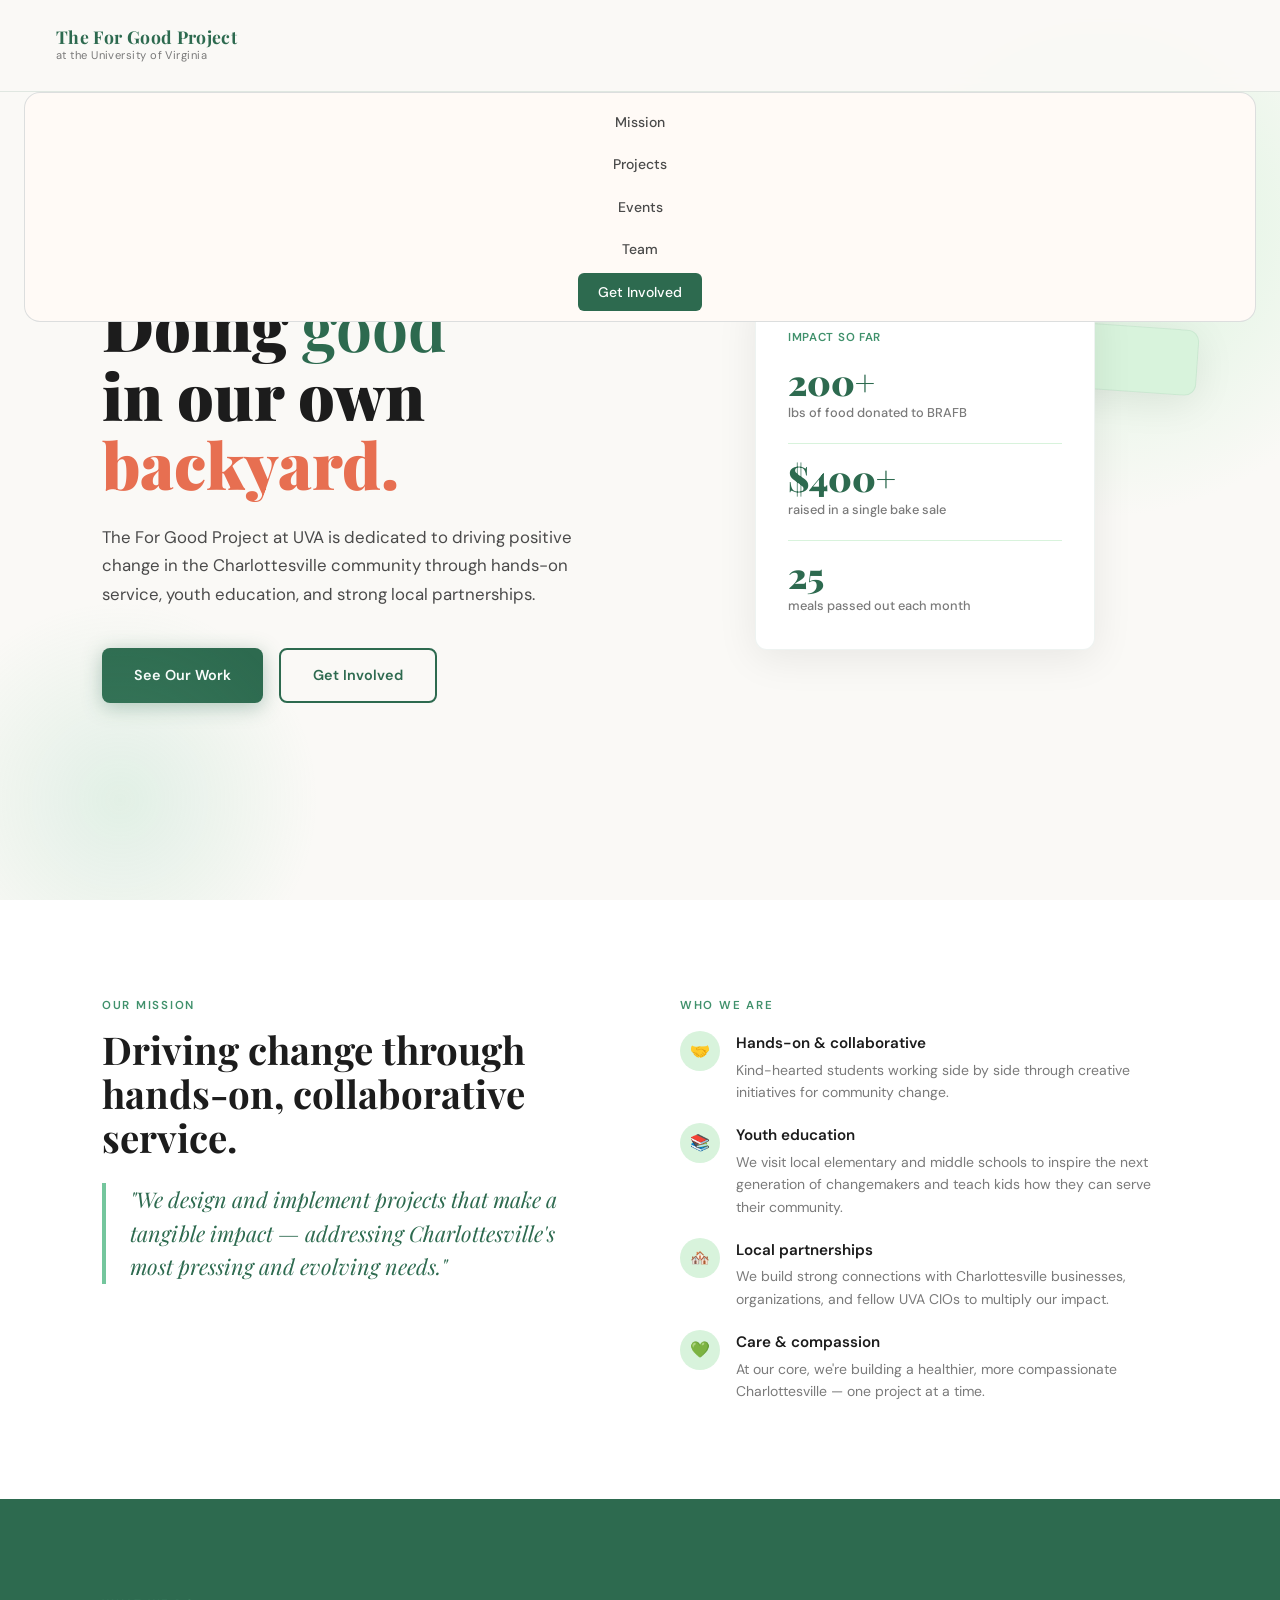
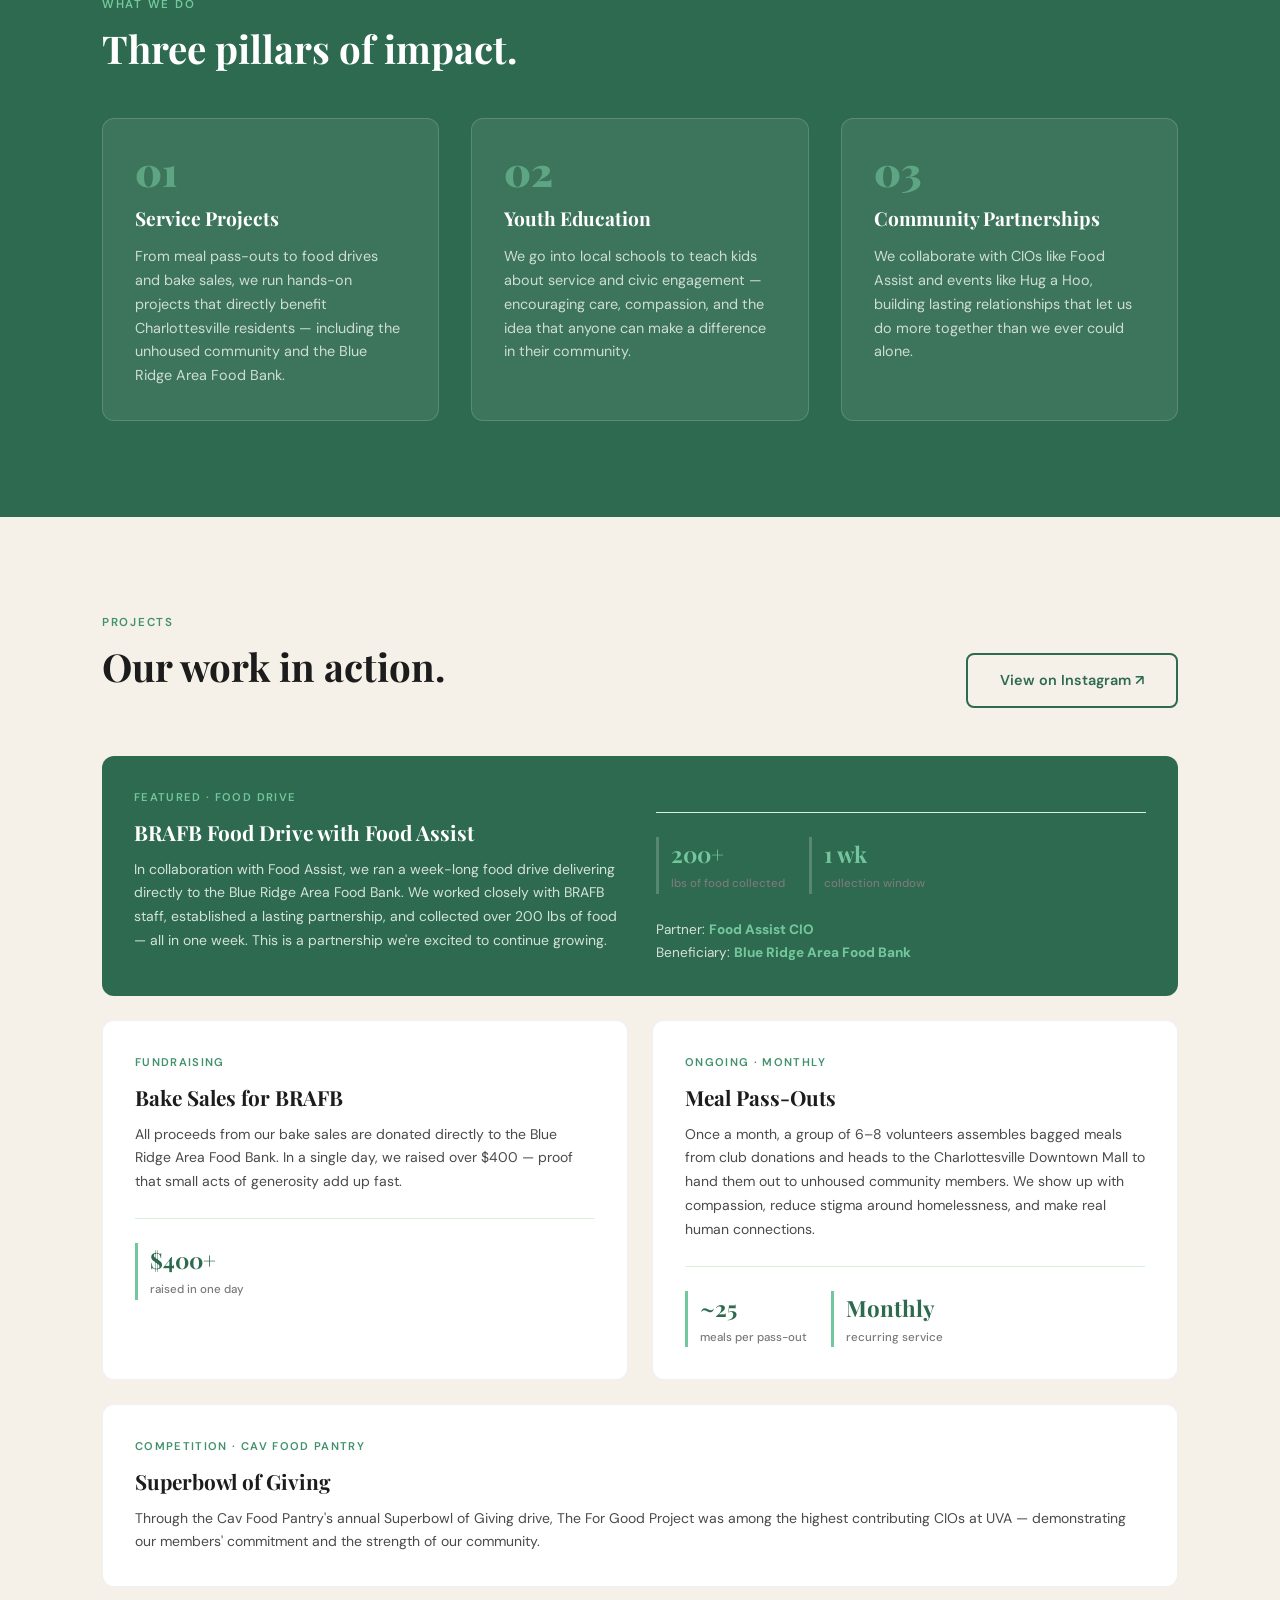
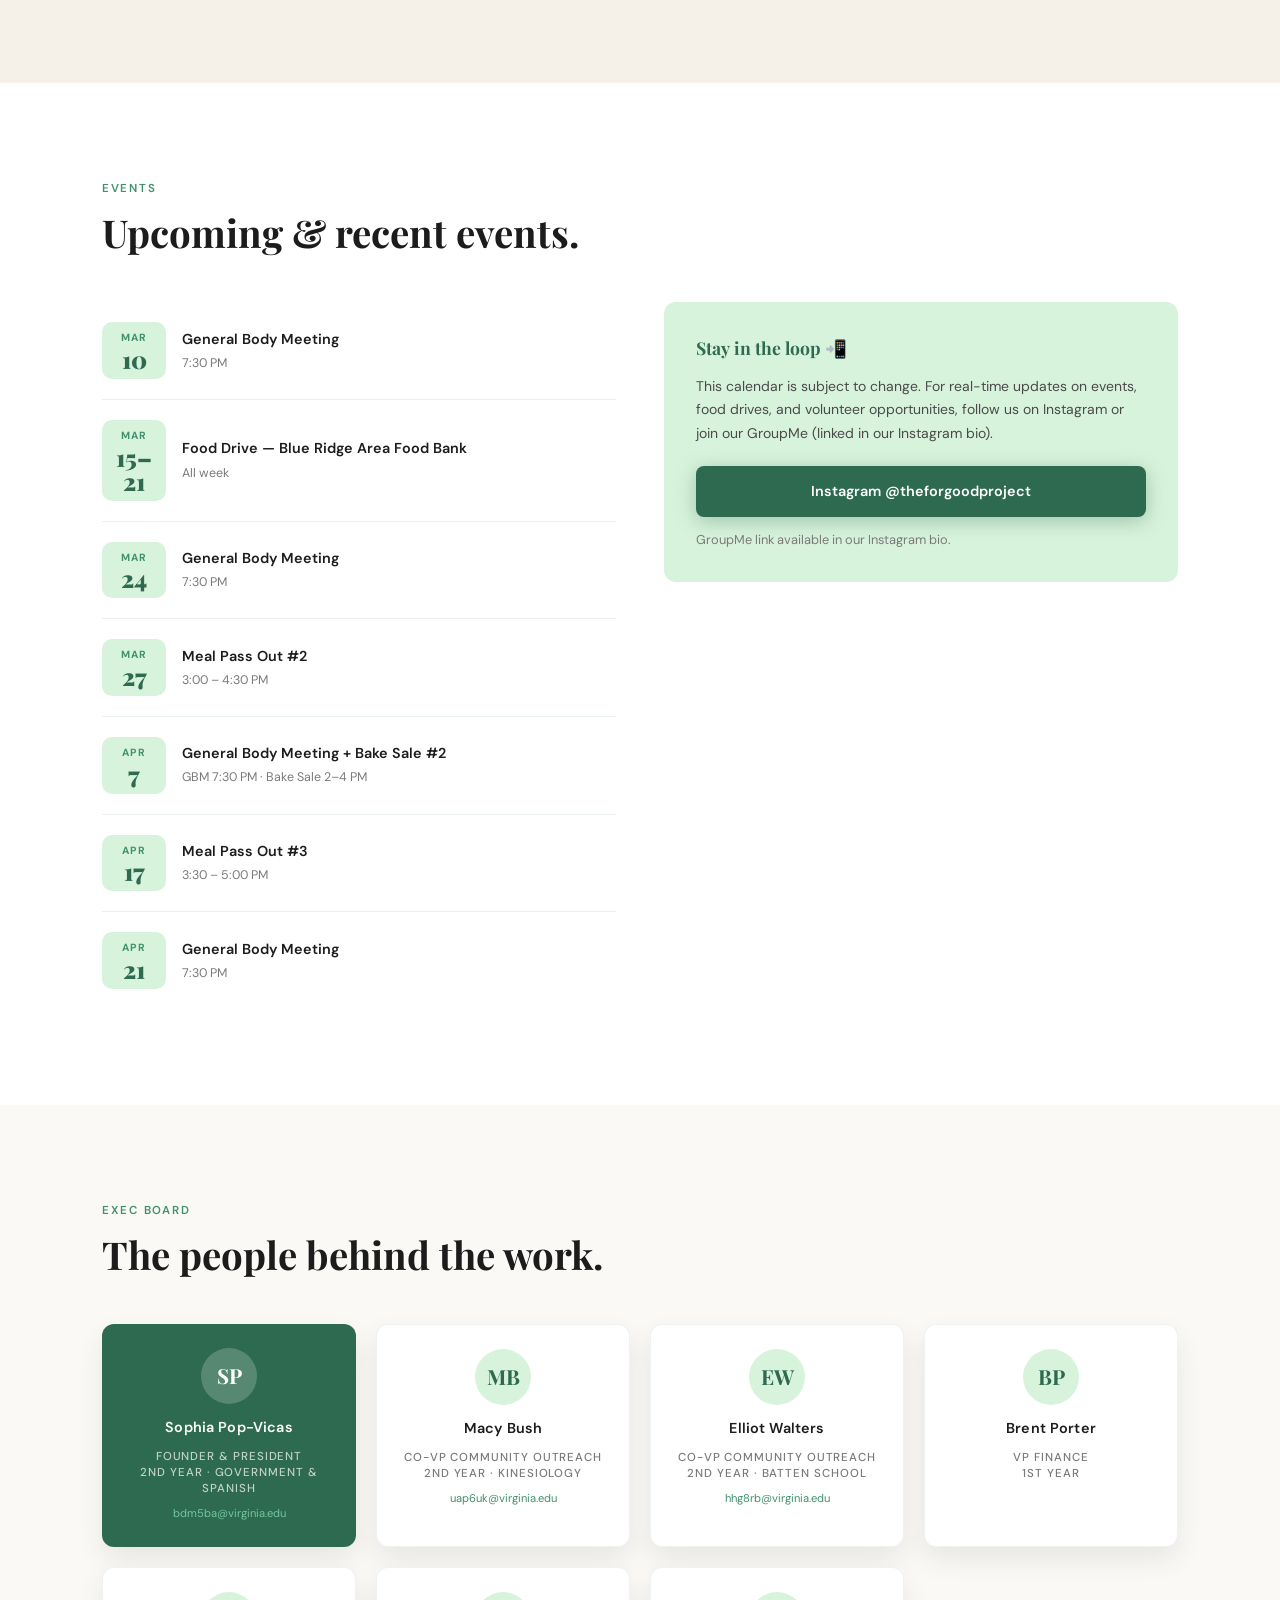
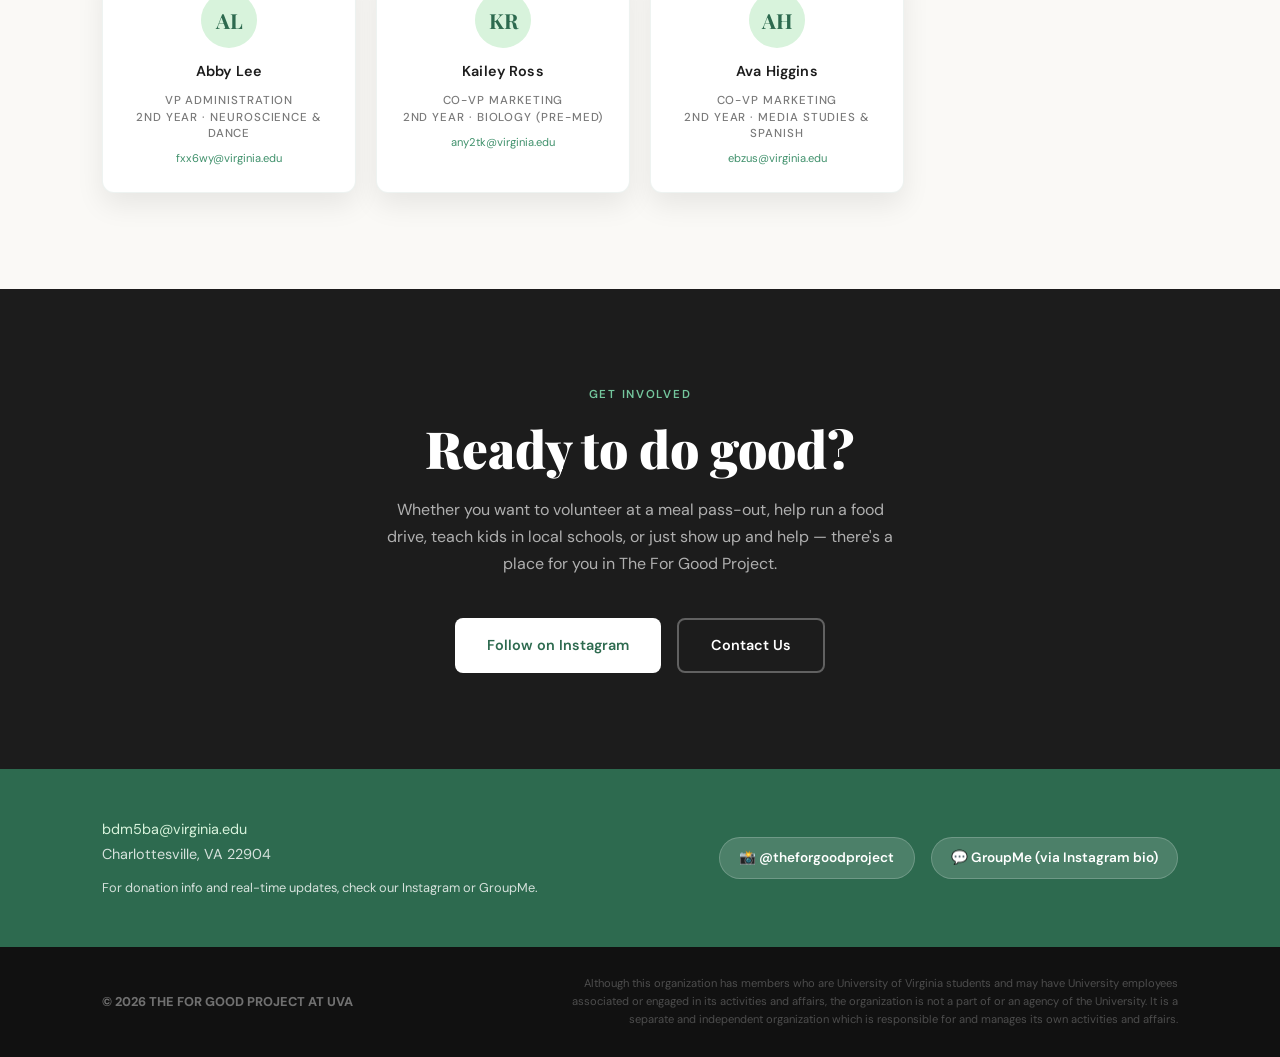
==== index.html @ abf859a0 "Changed to forgood specific information" ====
<!doctype html>
<html lang="en">
<head>
    <meta charset="utf-8" />
    <meta name="viewport" content="width=device-width, initial-scale=1" />
    <title>The For Good Project at UVA | Community Service at the University of Virginia</title>
    <meta name="description"
          content="The For Good Project at UVA is a student-led organization dedicated to driving positive change in the Charlottesville community through hands-on service, youth education, and community partnerships." />
    <link rel="canonical" href="https://forgoodprojectuva.github.io/" />
    <meta property="og:site_name" content="The For Good Project at UVA" />

    <link rel="preconnect" href="https://fonts.googleapis.com">
    <link rel="preconnect" href="https://fonts.gstatic.com" crossorigin>
    <link href="https://fonts.googleapis.com/css2?family=Playfair+Display:wght@700;900&family=DM+Sans:wght@300;400;500;600&display=swap" rel="stylesheet">

    <link rel="stylesheet" href="css/styles.css" />

    <style>
        /* ── RESET & BASE ── */
        *, *::before, *::after { box-sizing: border-box; margin: 0; padding: 0; }

        :root {
            --green:       #2d6a4f;
            --green-mid:   #40916c;
            --green-light: #74c69d;
            --green-pale:  #d8f3dc;
            --cream:       #faf9f6;
            --warm-white:  #f5f0e8;
            --charcoal:    #1c1c1c;
            --mid:         #4a4a4a;
            --muted:       #7a7a7a;
            --accent:      #e76f51;

            --font-display: 'Playfair Display', Georgia, serif;
            --font-body:    'DM Sans', sans-serif;

            --radius: 12px;
            --container: 1140px;
        }

        html { scroll-behavior: smooth; }

        body {
            font-family: var(--font-body);
            background: var(--cream);
            color: var(--charcoal);
            line-height: 1.6;
            overflow-x: hidden;
        }

        .container {
            max-width: var(--container);
            margin: 0 auto;
            padding: 0 2rem;
        }

        img { display: block; max-width: 100%; }
        a { color: inherit; text-decoration: none; }

        /* ── HEADER ── */
        .site-header {
            position: fixed;
            top: 0; left: 0; right: 0;
            z-index: 100;
            background: rgba(250, 249, 246, 0.95);
            backdrop-filter: blur(8px);
            border-bottom: 1px solid rgba(45, 106, 79, 0.12);
        }

        .header-inner {
            display: flex;
            align-items: center;
            justify-content: space-between;
            height: 68px;
        }

        .brand {
            display: flex;
            align-items: center;
            gap: 0.75rem;
            text-decoration: none;
        }

        .brand-name {
            font-family: var(--font-display);
            font-size: 1.1rem;
            font-weight: 700;
            color: var(--green);
            line-height: 1.2;
        }

        .brand-tagline {
            font-size: 0.7rem;
            color: var(--muted);
            letter-spacing: 0.04em;
        }

        .site-nav {
            display: flex;
            align-items: center;
            gap: 0.25rem;
        }

        .nav-link {
            font-size: 0.875rem;
            font-weight: 500;
            color: var(--mid);
            padding: 0.5rem 0.875rem;
            border-radius: 6px;
            transition: background 0.2s, color 0.2s;
        }

        .nav-link:hover {
            background: var(--green-pale);
            color: var(--green);
        }

        .nav-link--cta {
            background: var(--green);
            color: #fff !important;
            padding: 0.5rem 1.25rem;
        }

        .nav-link--cta:hover {
            background: var(--green-mid) !important;
        }

        .nav-toggle {
            display: none;
            background: none;
            border: none;
            font-size: 1.5rem;
            cursor: pointer;
            color: var(--charcoal);
        }

        /* ── HERO ── */
        .hero {
            min-height: 100vh;
            display: flex;
            align-items: center;
            padding: 120px 0 80px;
            background: var(--cream);
            position: relative;
            overflow: hidden;
        }

        /* decorative blobs */
        .hero::before {
            content: '';
            position: absolute;
            top: -80px; right: -120px;
            width: 600px; height: 600px;
            background: radial-gradient(circle, var(--green-pale) 0%, transparent 70%);
            border-radius: 50%;
            pointer-events: none;
        }

        .hero::after {
            content: '';
            position: absolute;
            bottom: -100px; left: -80px;
            width: 400px; height: 400px;
            background: radial-gradient(circle, rgba(116, 198, 157, 0.18) 0%, transparent 70%);
            border-radius: 50%;
            pointer-events: none;
        }

        .hero__inner {
            display: grid;
            grid-template-columns: 1fr 1fr;
            gap: 4rem;
            align-items: center;
        }

        .hero__eyebrow {
            display: inline-block;
            font-size: 0.75rem;
            font-weight: 600;
            letter-spacing: 0.15em;
            text-transform: uppercase;
            color: var(--green-mid);
            background: var(--green-pale);
            padding: 0.35rem 0.9rem;
            border-radius: 100px;
            margin-bottom: 1.5rem;
        }

        .hero__title {
            font-family: var(--font-display);
            font-size: clamp(2.8rem, 5vw, 4.2rem);
            font-weight: 900;
            line-height: 1.08;
            color: var(--charcoal);
            margin-bottom: 1.5rem;
        }

        .hero__title .accent {
            color: var(--green);
        }

        .hero__title .accent-warm {
            color: var(--accent);
        }

        .hero__subtitle {
            font-size: 1.05rem;
            color: var(--mid);
            line-height: 1.7;
            max-width: 480px;
            margin-bottom: 2.5rem;
        }

        .hero__actions {
            display: flex;
            gap: 1rem;
            flex-wrap: wrap;
        }

        .btn {
            display: inline-flex;
            align-items: center;
            gap: 0.5rem;
            padding: 0.875rem 2rem;
            border-radius: 8px;
            font-family: var(--font-body);
            font-size: 0.9rem;
            font-weight: 600;
            cursor: pointer;
            transition: transform 0.2s, box-shadow 0.2s;
            border: none;
        }

        .btn:hover { transform: translateY(-2px); }

        .btn--primary {
            background: var(--green);
            color: #fff;
            box-shadow: 0 4px 20px rgba(45, 106, 79, 0.35);
        }

        .btn--primary:hover {
            box-shadow: 0 6px 28px rgba(45, 106, 79, 0.45);
        }

        .btn--outline {
            background: transparent;
            color: var(--green);
            border: 2px solid var(--green);
        }

        .btn--outline:hover {
            background: var(--green-pale);
        }

        /* hero visual – decorative card stack */
        .hero__visual {
            position: relative;
            display: flex;
            justify-content: center;
            align-items: center;
        }

        .hero-card {
            background: #fff;
            border-radius: var(--radius);
            padding: 2rem;
            box-shadow: 0 8px 40px rgba(0,0,0,0.08);
            border: 1px solid rgba(45,106,79,0.08);
        }

        .hero-card--main {
            width: 340px;
            position: relative;
            z-index: 2;
        }

        .hero-card--back {
            width: 300px;
            position: absolute;
            top: 30px; right: -20px;
            z-index: 1;
            background: var(--green-pale);
            transform: rotate(4deg);
        }

        .hero-stat {
            display: flex;
            flex-direction: column;
            gap: 0.25rem;
            margin-bottom: 1.25rem;
        }

        .hero-stat:last-child { margin-bottom: 0; }

        .hero-stat__num {
            font-family: var(--font-display);
            font-size: 2.2rem;
            font-weight: 900;
            color: var(--green);
            line-height: 1;
        }

        .hero-stat__label {
            font-size: 0.8rem;
            color: var(--muted);
            font-weight: 500;
        }

        .hero-divider {
            height: 1px;
            background: var(--green-pale);
            margin: 1rem 0;
        }

        .hero-tag {
            display: inline-block;
            font-size: 0.72rem;
            font-weight: 600;
            letter-spacing: 0.06em;
            text-transform: uppercase;
            color: var(--green-mid);
            margin-bottom: 1rem;
        }

        /* ── SECTION SHARED ── */
        section { padding: 96px 0; }

        .section-eyebrow {
            font-size: 0.72rem;
            font-weight: 600;
            letter-spacing: 0.15em;
            text-transform: uppercase;
            color: var(--green-mid);
            margin-bottom: 0.75rem;
        }

        .section-title {
            font-family: var(--font-display);
            font-size: clamp(1.8rem, 3vw, 2.6rem);
            font-weight: 700;
            line-height: 1.15;
            color: var(--charcoal);
            margin-bottom: 1.25rem;
        }

        .section-body {
            font-size: 1rem;
            color: var(--mid);
            line-height: 1.75;
            max-width: 600px;
        }

        /* ── MISSION ── */
        .mission {
            background: #fff;
        }

        .mission__inner {
            display: grid;
            grid-template-columns: 1fr 1fr;
            gap: 5rem;
            align-items: start;
        }

        .mission__quote {
            font-family: var(--font-display);
            font-size: 1.35rem;
            font-style: italic;
            color: var(--green);
            line-height: 1.55;
            border-left: 4px solid var(--green-light);
            padding-left: 1.5rem;
            margin-top: 1.5rem;
        }

        .mission__goals {
            display: flex;
            flex-direction: column;
            gap: 1.25rem;
            margin-top: 1rem;
        }

        .goal-item {
            display: flex;
            gap: 1rem;
            align-items: flex-start;
        }

        .goal-item__icon {
            flex-shrink: 0;
            width: 40px; height: 40px;
            background: var(--green-pale);
            border-radius: 50%;
            display: flex;
            align-items: center;
            justify-content: center;
            font-size: 1rem;
        }

        .goal-item__title {
            font-weight: 600;
            color: var(--charcoal);
            margin-bottom: 0.2rem;
            font-size: 0.95rem;
        }

        .goal-item__text {
            font-size: 0.875rem;
            color: var(--muted);
            line-height: 1.6;
        }

        /* ── PILLARS ── */
        .pillars {
            background: var(--green);
            color: #fff;
        }

        .pillars .section-eyebrow { color: var(--green-light); }
        .pillars .section-title { color: #fff; }

        .pillars__grid {
            display: grid;
            grid-template-columns: repeat(3, 1fr);
            gap: 2rem;
            margin-top: 3rem;
        }

        .pillar-card {
            background: rgba(255,255,255,0.08);
            border: 1px solid rgba(255,255,255,0.15);
            border-radius: var(--radius);
            padding: 2rem;
            transition: background 0.25s;
        }

        .pillar-card:hover {
            background: rgba(255,255,255,0.14);
        }

        .pillar-card__num {
            font-family: var(--font-display);
            font-size: 2.5rem;
            font-weight: 900;
            color: var(--green-light);
            opacity: 0.6;
            line-height: 1;
            margin-bottom: 0.75rem;
        }

        .pillar-card__title {
            font-family: var(--font-display);
            font-size: 1.2rem;
            font-weight: 700;
            color: #fff;
            margin-bottom: 0.75rem;
        }

        .pillar-card__text {
            font-size: 0.9rem;
            color: rgba(255,255,255,0.75);
            line-height: 1.65;
        }

        /* ── PROJECTS ── */
        .projects {
            background: var(--warm-white);
        }

        .projects__header {
            display: flex;
            justify-content: space-between;
            align-items: flex-end;
            margin-bottom: 3rem;
            flex-wrap: wrap;
            gap: 1rem;
        }

        .projects__grid {
            display: grid;
            grid-template-columns: repeat(2, 1fr);
            gap: 1.5rem;
        }

        .project-card {
            background: #fff;
            border-radius: var(--radius);
            padding: 2rem;
            border: 1px solid rgba(45,106,79,0.08);
            transition: transform 0.25s, box-shadow 0.25s;
        }

        .project-card:hover {
            transform: translateY(-4px);
            box-shadow: 0 12px 40px rgba(45,106,79,0.12);
        }

        .project-card--featured {
            grid-column: span 2;
            display: grid;
            grid-template-columns: 1fr 1fr;
            gap: 2rem;
            background: var(--green);
            color: #fff;
            border: none;
        }

        .project-card--featured .project-card__eyebrow {
            color: var(--green-light);
        }

        .project-card--featured .project-card__title {
            color: #fff;
        }

        .project-card--featured .project-card__text {
            color: rgba(255,255,255,0.8);
        }

        .project-card--featured .project-card__stat {
            border-color: rgba(255,255,255,0.2);
            color: #fff;
        }

        .project-card__eyebrow {
            font-size: 0.7rem;
            font-weight: 600;
            letter-spacing: 0.12em;
            text-transform: uppercase;
            color: var(--green-mid);
            margin-bottom: 0.75rem;
        }

        .project-card__title {
            font-family: var(--font-display);
            font-size: 1.3rem;
            font-weight: 700;
            color: var(--charcoal);
            margin-bottom: 0.75rem;
            line-height: 1.3;
        }

        .project-card__text {
            font-size: 0.875rem;
            color: var(--mid);
            line-height: 1.7;
        }

        .project-card__stats {
            display: flex;
            gap: 1.5rem;
            margin-top: 1.5rem;
            padding-top: 1.5rem;
            border-top: 1px solid var(--green-pale);
        }

        .project-card__stat {
            display: flex;
            flex-direction: column;
            gap: 0.15rem;
            border-left: 3px solid var(--green-light);
            padding-left: 0.75rem;
        }

        .project-card__stat strong {
            font-family: var(--font-display);
            font-size: 1.4rem;
            font-weight: 700;
            color: var(--green);
        }

        .project-card--featured .project-card__stat strong {
            color: var(--green-light);
        }

        .project-card__stat span {
            font-size: 0.72rem;
            color: var(--muted);
            font-weight: 500;
        }

        /* ── EVENTS ── */
        .events {
            background: #fff;
        }

        .events__grid {
            display: grid;
            grid-template-columns: 1fr 1fr;
            gap: 3rem;
            margin-top: 3rem;
            align-items: start;
        }

        .events__list {
            display: flex;
            flex-direction: column;
            gap: 0;
        }

        .event-item {
            display: grid;
            grid-template-columns: 64px 1fr;
            gap: 1rem;
            padding: 1.25rem 0;
            border-bottom: 1px solid rgba(45,106,79,0.1);
            align-items: center;
        }

        .event-item:last-child { border-bottom: none; }

        .event-date {
            display: flex;
            flex-direction: column;
            align-items: center;
            justify-content: center;
            background: var(--green-pale);
            border-radius: 10px;
            padding: 0.5rem;
            text-align: center;
        }

        .event-date__month {
            font-size: 0.65rem;
            font-weight: 700;
            text-transform: uppercase;
            letter-spacing: 0.1em;
            color: var(--green-mid);
        }

        .event-date__day {
            font-family: var(--font-display);
            font-size: 1.5rem;
            font-weight: 900;
            color: var(--green);
            line-height: 1;
        }

        .event-info__title {
            font-weight: 600;
            color: var(--charcoal);
            font-size: 0.9rem;
            margin-bottom: 0.2rem;
        }

        .event-info__time {
            font-size: 0.78rem;
            color: var(--muted);
        }

        .events__note {
            background: var(--green-pale);
            border-radius: var(--radius);
            padding: 2rem;
        }

        .events__note-title {
            font-family: var(--font-display);
            font-size: 1.1rem;
            font-weight: 700;
            color: var(--green);
            margin-bottom: 0.75rem;
        }

        .events__note-text {
            font-size: 0.875rem;
            color: var(--mid);
            line-height: 1.7;
            margin-bottom: 1.25rem;
        }

        /* ── TEAM ── */
        .team {
            background: var(--cream);
        }

        .team__grid {
            display: grid;
            grid-template-columns: repeat(4, 1fr);
            gap: 1.25rem;
            margin-top: 3rem;
        }

        .team-card {
            background: #fff;
            border-radius: var(--radius);
            padding: 1.5rem;
            text-align: center;
            border: 1px solid rgba(45,106,79,0.08);
            transition: transform 0.2s;
        }

        .team-card:hover { transform: translateY(-3px); }

        .team-card--founder {
            background: var(--green);
            color: #fff;
            border: none;
        }

        .team-card__avatar {
            width: 56px; height: 56px;
            border-radius: 50%;
            background: var(--green-pale);
            display: flex;
            align-items: center;
            justify-content: center;
            font-family: var(--font-display);
            font-size: 1.3rem;
            font-weight: 700;
            color: var(--green);
            margin: 0 auto 1rem;
        }

        .team-card--founder .team-card__avatar {
            background: rgba(255,255,255,0.2);
            color: #fff;
        }

        .team-card__name {
            font-weight: 600;
            font-size: 0.9rem;
            color: var(--charcoal);
            margin-bottom: 0.2rem;
        }

        .team-card--founder .team-card__name { color: #fff; }

        .team-card__role {
            font-size: 0.72rem;
            color: var(--muted);
            font-weight: 500;
            margin-bottom: 0.5rem;
            line-height: 1.4;
        }

        .team-card--founder .team-card__role { color: rgba(255,255,255,0.7); }

        .team-card__email {
            font-size: 0.7rem;
            color: var(--green-mid);
            word-break: break-all;
        }

        .team-card--founder .team-card__email { color: var(--green-light); }

        /* ── CTA ── */
        .cta {
            background: var(--charcoal);
            padding: 96px 0;
            text-align: center;
        }

        .cta__eyebrow {
            font-size: 0.72rem;
            font-weight: 600;
            letter-spacing: 0.15em;
            text-transform: uppercase;
            color: var(--green-light);
            margin-bottom: 1rem;
        }

        .cta__title {
            font-family: var(--font-display);
            font-size: clamp(2rem, 4vw, 3.2rem);
            font-weight: 900;
            color: #fff;
            margin-bottom: 1.25rem;
            line-height: 1.1;
        }

        .cta__text {
            font-size: 1rem;
            color: rgba(255,255,255,0.65);
            max-width: 520px;
            margin: 0 auto 2.5rem;
            line-height: 1.7;
        }

        .cta__actions {
            display: flex;
            gap: 1rem;
            justify-content: center;
            flex-wrap: wrap;
        }

        .btn--light {
            background: #fff;
            color: var(--green);
        }

        .btn--light:hover {
            background: var(--green-pale);
        }

        .btn--ghost {
            background: transparent;
            color: #fff;
            border: 2px solid rgba(255,255,255,0.3);
        }

        .btn--ghost:hover {
            border-color: rgba(255,255,255,0.7);
        }

        /* ── CONTACT ── */
        .contact {
            background: var(--green);
            padding: 48px 0;
        }

        .contact__inner {
            display: flex;
            justify-content: space-between;
            align-items: center;
            flex-wrap: wrap;
            gap: 1.5rem;
        }

        .contact__left p {
            font-size: 0.9rem;
            color: rgba(255,255,255,0.8);
            line-height: 1.8;
        }

        .contact__left a {
            color: var(--green-pale);
        }

        .contact__left a:hover {
            text-decoration: underline;
        }

        .contact__socials {
            display: flex;
            gap: 1rem;
        }

        .social-pill {
            display: inline-flex;
            align-items: center;
            gap: 0.5rem;
            background: rgba(255,255,255,0.15);
            color: #fff;
            padding: 0.6rem 1.2rem;
            border-radius: 100px;
            font-size: 0.85rem;
            font-weight: 600;
            transition: background 0.2s;
            border: 1px solid rgba(255,255,255,0.2);
        }

        .social-pill:hover {
            background: rgba(255,255,255,0.25);
        }

        /* ── FOOTER ── */
        .site-footer {
            background: #111;
            padding: 28px 0;
        }

        .footer-inner {
            display: flex;
            justify-content: space-between;
            align-items: center;
            gap: 1rem;
            flex-wrap: wrap;
        }

        .footer-copy {
            font-size: 0.8rem;
            color: rgba(255,255,255,0.4);
        }

        .footer-disclaimer {
            font-size: 0.7rem;
            color: rgba(255,255,255,0.25);
            max-width: 640px;
            line-height: 1.6;
            text-align: right;
        }

        /* ── RESPONSIVE ── */
        @media (max-width: 900px) {
            .hero__inner,
            .mission__inner,
            .events__grid { grid-template-columns: 1fr; }

            .pillars__grid { grid-template-columns: 1fr; }

            .projects__grid { grid-template-columns: 1fr; }

            .project-card--featured { grid-column: span 1; grid-template-columns: 1fr; }

            .team__grid { grid-template-columns: repeat(2, 1fr); }

            .hero__visual { display: none; }

            .footer-disclaimer { text-align: left; }
        }

        @media (max-width: 600px) {
            .site-nav { display: none; }
            .nav-toggle { display: block; }
            .team__grid { grid-template-columns: 1fr 1fr; }
            section { padding: 64px 0; }
        }

        /* ── ANIMATIONS ── */
        @keyframes fadeUp {
            from { opacity: 0; transform: translateY(24px); }
            to   { opacity: 1; transform: translateY(0); }
        }

        .hero__eyebrow { animation: fadeUp 0.5s ease both; }
        .hero__title   { animation: fadeUp 0.5s 0.1s ease both; }
        .hero__subtitle{ animation: fadeUp 0.5s 0.2s ease both; }
        .hero__actions { animation: fadeUp 0.5s 0.3s ease both; }
        .hero__visual  { animation: fadeUp 0.6s 0.35s ease both; }
    </style>
</head>

<body>

<!-- ── HEADER ── -->
<header class="site-header">
    <div class="container header-inner">
        <a class="brand" href="/" aria-label="Home">
            <div class="brand-meta">
                <div class="brand-name">The For Good Project</div>
                <div class="brand-tagline">at the University of Virginia</div>
            </div>
        </a>

        <button class="nav-toggle" aria-label="Open menu">☰</button>

        <nav class="site-nav" aria-label="Primary navigation">
            <a class="nav-link" href="#mission">Mission</a>
            <a class="nav-link" href="#projects">Projects</a>
            <a class="nav-link" href="#events">Events</a>
            <a class="nav-link" href="#team">Team</a>
            <a class="nav-link nav-link--cta" href="#contact">Get Involved</a>
        </nav>
    </div>
</header>

<!-- ── HERO ── -->
<main>
<section class="hero">
    <div class="container">
        <div class="hero__inner">
            <div class="hero__content">
                <span class="hero__eyebrow">Student-Led · Charlottesville, VA</span>
                <h1 class="hero__title">
                    Doing <span class="accent">good</span><br>
                    in our own<br>
                    <span class="accent-warm">backyard.</span>
                </h1>
                <p class="hero__subtitle">
                    The For Good Project at UVA is dedicated to driving positive change in the Charlottesville community through hands-on service, youth education, and strong local partnerships.
                </p>
                <div class="hero__actions">
                    <a class="btn btn--primary" href="#projects">See Our Work</a>
                    <a class="btn btn--outline" href="#contact">Get Involved</a>
                </div>
            </div>

            <div class="hero__visual" aria-hidden="true">
                <div class="hero-card hero-card--back"></div>
                <div class="hero-card hero-card--main">
                    <span class="hero-tag">Impact So Far</span>
                    <div class="hero-stat">
                        <span class="hero-stat__num">200+</span>
                        <span class="hero-stat__label">lbs of food donated to BRAFB</span>
                    </div>
                    <div class="hero-divider"></div>
                    <div class="hero-stat">
                        <span class="hero-stat__num">$400+</span>
                        <span class="hero-stat__label">raised in a single bake sale</span>
                    </div>
                    <div class="hero-divider"></div>
                    <div class="hero-stat">
                        <span class="hero-stat__num">25</span>
                        <span class="hero-stat__label">meals passed out each month</span>
                    </div>
                </div>
            </div>
        </div>
    </div>
</section>

<!-- ── MISSION ── -->
<section class="mission" id="mission">
    <div class="container">
        <div class="mission__inner">
            <div>
                <p class="section-eyebrow">Our Mission</p>
                <h2 class="section-title">Driving change through hands-on, collaborative service.</h2>
                <blockquote class="mission__quote">
                    "We design and implement projects that make a tangible impact — addressing Charlottesville's most pressing and evolving needs."
                </blockquote>
            </div>

            <div>
                <p class="section-eyebrow">Who We Are</p>
                <div class="mission__goals">
                    <div class="goal-item">
                        <div class="goal-item__icon">🤝</div>
                        <div>
                            <div class="goal-item__title">Hands-on &amp; collaborative</div>
                            <div class="goal-item__text">Kind-hearted students working side by side through creative initiatives for community change.</div>
                        </div>
                    </div>
                    <div class="goal-item">
                        <div class="goal-item__icon">📚</div>
                        <div>
                            <div class="goal-item__title">Youth education</div>
                            <div class="goal-item__text">We visit local elementary and middle schools to inspire the next generation of changemakers and teach kids how they can serve their community.</div>
                        </div>
                    </div>
                    <div class="goal-item">
                        <div class="goal-item__icon">🏘️</div>
                        <div>
                            <div class="goal-item__title">Local partnerships</div>
                            <div class="goal-item__text">We build strong connections with Charlottesville businesses, organizations, and fellow UVA CIOs to multiply our impact.</div>
                        </div>
                    </div>
                    <div class="goal-item">
                        <div class="goal-item__icon">💚</div>
                        <div>
                            <div class="goal-item__title">Care &amp; compassion</div>
                            <div class="goal-item__text">At our core, we're building a healthier, more compassionate Charlottesville — one project at a time.</div>
                        </div>
                    </div>
                </div>
            </div>
        </div>
    </div>
</section>

<!-- ── PILLARS ── -->
<section class="pillars">
    <div class="container">
        <p class="section-eyebrow">What We Do</p>
        <h2 class="section-title">Three pillars of impact.</h2>

        <div class="pillars__grid">
            <article class="pillar-card">
                <p class="pillar-card__num">01</p>
                <h3 class="pillar-card__title">Service Projects</h3>
                <p class="pillar-card__text">
                    From meal pass-outs to food drives and bake sales, we run hands-on projects that directly benefit Charlottesville residents — including the unhoused community and the Blue Ridge Area Food Bank.
                </p>
            </article>

            <article class="pillar-card">
                <p class="pillar-card__num">02</p>
                <h3 class="pillar-card__title">Youth Education</h3>
                <p class="pillar-card__text">
                    We go into local schools to teach kids about service and civic engagement — encouraging care, compassion, and the idea that anyone can make a difference in their community.
                </p>
            </article>

            <article class="pillar-card">
                <p class="pillar-card__num">03</p>
                <h3 class="pillar-card__title">Community Partnerships</h3>
                <p class="pillar-card__text">
                    We collaborate with CIOs like Food Assist and events like Hug a Hoo, building lasting relationships that let us do more together than we ever could alone.
                </p>
            </article>
        </div>
    </div>
</section>

<!-- ── PROJECTS ── -->
<section class="projects" id="projects">
    <div class="container">
        <div class="projects__header">
            <div>
                <p class="section-eyebrow">Projects</p>
                <h2 class="section-title">Our work in action.</h2>
            </div>
            <a class="btn btn--outline" href="https://www.instagram.com/theforgoodproject" target="_blank" rel="noopener">View on Instagram ↗</a>
        </div>

        <div class="projects__grid">
            <!-- Featured -->
            <article class="project-card project-card--featured">
                <div>
                    <p class="project-card__eyebrow">Featured · Food Drive</p>
                    <h3 class="project-card__title">BRAFB Food Drive with Food Assist</h3>
                    <p class="project-card__text">
                        In collaboration with Food Assist, we ran a week-long food drive delivering directly to the Blue Ridge Area Food Bank. We worked closely with BRAFB staff, established a lasting partnership, and collected over 200 lbs of food — all in one week. This is a partnership we're excited to continue growing.
                    </p>
                </div>
                <div>
                    <div class="project-card__stats">
                        <div class="project-card__stat">
                            <strong>200+</strong>
                            <span>lbs of food collected</span>
                        </div>
                        <div class="project-card__stat">
                            <strong>1 wk</strong>
                            <span>collection window</span>
                        </div>
                    </div>
                    <p class="project-card__text" style="margin-top:1.5rem; font-size:0.85rem;">
                        Partner: <strong style="color:var(--green-light)">Food Assist CIO</strong><br>
                        Beneficiary: <strong style="color:var(--green-light)">Blue Ridge Area Food Bank</strong>
                    </p>
                </div>
            </article>

            <!-- Bake Sale -->
            <article class="project-card">
                <p class="project-card__eyebrow">Fundraising</p>
                <h3 class="project-card__title">Bake Sales for BRAFB</h3>
                <p class="project-card__text">
                    All proceeds from our bake sales are donated directly to the Blue Ridge Area Food Bank. In a single day, we raised over $400 — proof that small acts of generosity add up fast.
                </p>
                <div class="project-card__stats">
                    <div class="project-card__stat">
                        <strong>$400+</strong>
                        <span>raised in one day</span>
                    </div>
                </div>
            </article>

            <!-- Meal Pass-outs -->
            <article class="project-card">
                <p class="project-card__eyebrow">Ongoing · Monthly</p>
                <h3 class="project-card__title">Meal Pass-Outs</h3>
                <p class="project-card__text">
                    Once a month, a group of 6–8 volunteers assembles bagged meals from club donations and heads to the Charlottesville Downtown Mall to hand them out to unhoused community members. We show up with compassion, reduce stigma around homelessness, and make real human connections.
                </p>
                <div class="project-card__stats">
                    <div class="project-card__stat">
                        <strong>~25</strong>
                        <span>meals per pass-out</span>
                    </div>
                    <div class="project-card__stat">
                        <strong>Monthly</strong>
                        <span>recurring service</span>
                    </div>
                </div>
            </article>

            <!-- Superbowl of Giving -->
            <article class="project-card" style="grid-column: span 2;">
                <p class="project-card__eyebrow">Competition · Cav Food Pantry</p>
                <h3 class="project-card__title">Superbowl of Giving</h3>
                <p class="project-card__text">
                    Through the Cav Food Pantry's annual Superbowl of Giving drive, The For Good Project was among the highest contributing CIOs at UVA — demonstrating our members' commitment and the strength of our community.
                </p>
            </article>
        </div>
    </div>
</section>

<!-- ── EVENTS ── -->
<section class="events" id="events">
    <div class="container">
        <p class="section-eyebrow">Events</p>
        <h2 class="section-title">Upcoming &amp; recent events.</h2>

        <div class="events__grid">
            <div class="events__list">
                <div class="event-item">
                    <div class="event-date">
                        <span class="event-date__month">Mar</span>
                        <span class="event-date__day">10</span>
                    </div>
                    <div class="event-info">
                        <div class="event-info__title">General Body Meeting</div>
                        <div class="event-info__time">7:30 PM</div>
                    </div>
                </div>
                <div class="event-item">
                    <div class="event-date">
                        <span class="event-date__month">Mar</span>
                        <span class="event-date__day">15–21</span>
                    </div>
                    <div class="event-info">
                        <div class="event-info__title">Food Drive — Blue Ridge Area Food Bank</div>
                        <div class="event-info__time">All week</div>
                    </div>
                </div>
                <div class="event-item">
                    <div class="event-date">
                        <span class="event-date__month">Mar</span>
                        <span class="event-date__day">24</span>
                    </div>
                    <div class="event-info">
                        <div class="event-info__title">General Body Meeting</div>
                        <div class="event-info__time">7:30 PM</div>
                    </div>
                </div>
                <div class="event-item">
                    <div class="event-date">
                        <span class="event-date__month">Mar</span>
                        <span class="event-date__day">27</span>
                    </div>
                    <div class="event-info">
                        <div class="event-info__title">Meal Pass Out #2</div>
                        <div class="event-info__time">3:00 – 4:30 PM</div>
                    </div>
                </div>
                <div class="event-item">
                    <div class="event-date">
                        <span class="event-date__month">Apr</span>
                        <span class="event-date__day">7</span>
                    </div>
                    <div class="event-info">
                        <div class="event-info__title">General Body Meeting + Bake Sale #2</div>
                        <div class="event-info__time">GBM 7:30 PM · Bake Sale 2–4 PM</div>
                    </div>
                </div>
                <div class="event-item">
                    <div class="event-date">
                        <span class="event-date__month">Apr</span>
                        <span class="event-date__day">17</span>
                    </div>
                    <div class="event-info">
                        <div class="event-info__title">Meal Pass Out #3</div>
                        <div class="event-info__time">3:30 – 5:00 PM</div>
                    </div>
                </div>
                <div class="event-item">
                    <div class="event-date">
                        <span class="event-date__month">Apr</span>
                        <span class="event-date__day">21</span>
                    </div>
                    <div class="event-info">
                        <div class="event-info__title">General Body Meeting</div>
                        <div class="event-info__time">7:30 PM</div>
                    </div>
                </div>
            </div>

            <div class="events__note">
                <div class="events__note-title">Stay in the loop 📲</div>
                <p class="events__note-text">
                    This calendar is subject to change. For real-time updates on events, food drives, and volunteer opportunities, follow us on Instagram or join our GroupMe (linked in our Instagram bio).
                </p>
                <div style="display:flex; flex-direction:column; gap:0.75rem;">
                    <a class="btn btn--primary" href="https://www.instagram.com/theforgoodproject" target="_blank" rel="noopener">
                        Instagram @theforgoodproject
                    </a>
                    <p style="font-size:0.8rem; color:var(--muted);">GroupMe link available in our Instagram bio.</p>
                </div>
            </div>
        </div>
    </div>
</section>

<!-- ── TEAM ── -->
<section class="team" id="team">
    <div class="container">
        <p class="section-eyebrow">Exec Board</p>
        <h2 class="section-title">The people behind the work.</h2>

        <div class="team__grid">
            <!-- Founder -->
            <div class="team-card team-card--founder">
                <div class="team-card__avatar">SP</div>
                <div class="team-card__name">Sophia Pop-Vicas</div>
                <div class="team-card__role">Founder &amp; President<br>2nd Year · Government &amp; Spanish</div>
                <div class="team-card__email">bdm5ba@virginia.edu</div>
            </div>

            <div class="team-card">
                <div class="team-card__avatar">MB</div>
                <div class="team-card__name">Macy Bush</div>
                <div class="team-card__role">Co-VP Community Outreach<br>2nd Year · Kinesiology</div>
                <div class="team-card__email">uap6uk@virginia.edu</div>
            </div>

            <div class="team-card">
                <div class="team-card__avatar">EW</div>
                <div class="team-card__name">Elliot Walters</div>
                <div class="team-card__role">Co-VP Community Outreach<br>2nd Year · Batten School</div>
                <div class="team-card__email">hhg8rb@virginia.edu</div>
            </div>

            <div class="team-card">
                <div class="team-card__avatar">BP</div>
                <div class="team-card__name">Brent Porter</div>
                <div class="team-card__role">VP Finance<br>1st Year</div>
                <div class="team-card__email">&nbsp;</div>
            </div>

            <div class="team-card">
                <div class="team-card__avatar">AL</div>
                <div class="team-card__name">Abby Lee</div>
                <div class="team-card__role">VP Administration<br>2nd Year · Neuroscience &amp; Dance</div>
                <div class="team-card__email">fxx6wy@virginia.edu</div>
            </div>

            <div class="team-card">
                <div class="team-card__avatar">KR</div>
                <div class="team-card__name">Kailey Ross</div>
                <div class="team-card__role">Co-VP Marketing<br>2nd Year · Biology (Pre-Med)</div>
                <div class="team-card__email">any2tk@virginia.edu</div>
            </div>

            <div class="team-card">
                <div class="team-card__avatar">AH</div>
                <div class="team-card__name">Ava Higgins</div>
                <div class="team-card__role">Co-VP Marketing<br>2nd Year · Media Studies &amp; Spanish</div>
                <div class="team-card__email">ebzus@virginia.edu</div>
            </div>
        </div>
    </div>
</section>

<!-- ── CTA ── -->
<section class="cta" id="join">
    <div class="container">
        <p class="cta__eyebrow">Get Involved</p>
        <h2 class="cta__title">Ready to do good?</h2>
        <p class="cta__text">
            Whether you want to volunteer at a meal pass-out, help run a food drive, teach kids in local schools, or just show up and help — there's a place for you in The For Good Project.
        </p>
        <div class="cta__actions">
            <a class="btn btn--light" href="https://www.instagram.com/theforgoodproject" target="_blank" rel="noopener">Follow on Instagram</a>
            <a class="btn btn--ghost" href="#contact">Contact Us</a>
        </div>
    </div>
</section>

<!-- ── CONTACT ── -->
<section class="contact" id="contact">
    <div class="container contact__inner">
        <div class="contact__left">
            <p><a href="mailto:bdm5ba@virginia.edu">bdm5ba@virginia.edu</a></p>
            <p>Charlottesville, VA 22904</p>
            <p style="margin-top:0.5rem; font-size:0.8rem;">For donation info and real-time updates, check our Instagram or GroupMe.</p>
        </div>
        <div class="contact__socials">
            <a class="social-pill" href="https://www.instagram.com/theforgoodproject" target="_blank" rel="noopener">
                📸 @theforgoodproject
            </a>
            <a class="social-pill" href="https://www.instagram.com/theforgoodproject" target="_blank" rel="noopener">
                💬 GroupMe (via Instagram bio)
            </a>
        </div>
    </div>
</section>

<!-- ── FOOTER ── -->
<footer class="site-footer">
    <div class="container footer-inner">
        <span class="footer-copy">© <span id="year"></span> The For Good Project at UVA</span>
        <p class="footer-disclaimer">
            Although this organization has members who are University of Virginia students and may have University employees associated or engaged in its activities and affairs, the organization is not a part of or an agency of the University. It is a separate and independent organization which is responsible for and manages its own activities and affairs.
        </p>
    </div>
</footer>
</main>

<script>
    document.getElementById('year').textContent = new Date().getFullYear();

    // Mobile nav toggle
    const toggle = document.querySelector('.nav-toggle');
    const nav = document.querySelector('.site-nav');
    if (toggle && nav) {
        toggle.addEventListener('click', () => {
            const open = nav.style.display === 'flex';
            nav.style.display = open ? 'none' : 'flex';
            nav.style.flexDirection = 'column';
            nav.style.position = 'absolute';
            nav.style.top = '68px';
            nav.style.left = '0';
            nav.style.right = '0';
            nav.style.background = 'var(--cream)';
            nav.style.padding = '1rem 2rem';
            nav.style.borderBottom = '1px solid rgba(45,106,79,0.12)';
        });
    }
</script>
</body>
</html>
---- css/styles.css ----
/* =========================================================
   Frugal Innovations
   ========================================================= */

@import url('https://fonts.googleapis.com/css2?family=Inter:wght@400;500;600;700;800&display=swap');

/* ---------- Design tokens ---------- */
:root{
    /* Brand / Wix colors */
    --bg: #FFFAF6;
    --panel: #08344E;
    --accent: #E65925;

    /* Typography */
    /* --font: system-ui, -apple-system, "Segoe UI", Roboto, Helvetica, Arial, "Noto Sans", "Liberation Sans", sans-serif; */
    --font: "Roboto", sans-serif;

    /* Supporting colors */
    --text: #08344E;
    --muted: rgba(8, 52, 78, 0.78);
    --muted2: rgba(8, 52, 78, 0.65);
    --border: rgba(8, 52, 78, 0.14);

    /* Layout */
    --header-h: 92px;
    --max: 1200px;
    --pad: 24px;

    /* Full-bleed split sizing (Wix-ish) */
    --gutter: clamp(28px, 7vw, 140px);
    --split-pad: clamp(88px, 7.5vw, 140px);
    --split-min-h: clamp(700px, 78vh, 900px);

    /* Cards / mats */
    --card-bg: #C7D1D5;
    --mat: rgba(127, 182, 204, 0.65);
}

/* ---------- Base reset ---------- */
*{ box-sizing: border-box; }
html, body{ height: 100%; }

body{
    margin: 0;
    background: var(--bg);
    color: var(--text);
    font-family: var(--font);
}

button, input, textarea, select{ font: inherit; }
a{ color: inherit; text-decoration: none; }
img{ display: block; max-width: 100%; height: auto; }

p{ margin: 0; line-height: 1.65; }
strong{ font-weight: 800; }

/* ---------- Layout helpers ---------- */
.container{
    width: min(var(--max), 100% - 2*var(--pad));
    margin: 0 auto;
}

.page{
    padding-top: calc(var(--header-h) + var(--promo-h, 0px));
}

.sr-only{
    position: absolute;
    width: 1px; height: 1px;
    padding: 0; margin: -1px;
    overflow: hidden;
    clip: rect(0,0,0,0);
    white-space: nowrap;
    border: 0;
}

/* ---------- Shared typography helpers ---------- */
.title-xl{
    margin: 0 0 34px;
    font-size: clamp(50px, 5.3vw, 76px);
    letter-spacing: -0.02em;
    font-weight: 800;
    color: var(--text);
}
.title-xl--light{ color: #fff; }

.title-lg{
    margin: 0 0 18px;
    font-size: clamp(34px, 3.1vw, 44px);
    letter-spacing: -0.01em;
    font-weight: 800;
    color: var(--text);
}
.title-lg--light{ color: #fff; }

.accent{
    color: var(--accent);
    font-weight: 650;
}

/* ---------- Buttons ---------- */
.btn{
    display: inline-flex;
    align-items: center;
    justify-content: center;
    padding: 12px 22px;
    border-radius: 999px;
    font-weight: 750;
    border: 1px solid transparent;
}
.btn.primary{
    background: var(--panel);
    color: #fff;
}

.btn:hover{
    transform: translateY(-1px);
}

/* =========================================================
   Header + Nav
   ========================================================= */
.site-header{
    position: fixed;
    top: 0; left: 0; right: 0;
    height: var(--header-h);
    background: var(--bg);
    z-index: 1000;
}

/* Targets your .container.header-inner element */
.site-header .header-inner{
    width: calc(100% - 2*var(--pad));
    max-width: none;
    margin: 0 auto;

    height: 100%;
    display: flex;
    align-items: center;
    justify-content: space-between;
    gap: 18px;
}

/* Brand */
.brand{
    display: flex;
    align-items: center;
    gap: 12px;
}

.brand-mark{ height: 70px; width: auto; }

.brand-name{
    font-size: 46px;
    font-weight: 800;
    letter-spacing: 0.02em;
}

.brand-meta--inline{
    display: flex;
    align-items: center;
    gap: 12px;
}

.brand-tagline--inline{
    margin-top: 0;
    line-height: 1.1;
    max-width: 170px;
}

/* Nav */
.site-nav{
    display: flex;
    align-items: center;
    gap: 22px;
}

.nav-link{
    padding: 10px 4px;
    font-weight: 650;
    color: var(--muted);
}

.nav-link.active{ color: var(--accent); }
.nav-link:hover{ color: var(--text); }

/* Dropdown */
.nav-dropdown{ position: relative; }

.dropdown-panel{
    display: none;
    position: absolute;
    top: 100%;
    left: 0;
    margin-top: 10px;
    min-width: 180px;
    background: var(--bg);
    border: 1px solid var(--border);
    border-radius: 14px;
    padding: 8px;
    z-index: 2000;
}

.dropdown-panel::before{
    content: "";
    position: absolute;
    left: 0;
    right: 0;
    top: -10px;
    height: 10px;
}

.nav-dropdown:hover .dropdown-panel,
.nav-dropdown:focus-within .dropdown-panel{
    display: block;
}

.dropdown-link{
    display: block;
    padding: 10px 10px;
    border-radius: 10px;
    font-weight: 650;
    color: var(--muted);
}
.dropdown-link:hover{ background: rgba(8,52,78,0.05); }

.nav-dropdown.open .dropdown-panel{ display: block; }

.nav-dropdown--right .dropdown-panel{
    left: auto;
    right: 0;
}

/* Mobile menu button */
.nav-toggle{
    display: none;
    border: 1px solid var(--border);
    background: var(--bg);
    border-radius: 12px;
    padding: 8px 10px;
    font-size: 18px;
}

/* =========================================================
   Promo banner
   ========================================================= */

:root{
    --promo-h: 0px;
    --promo-min-h: 52px;
    --promo-close-size: 34px;
    --promo-close-offset: 10px;
}

/* Adds space under fixed header only when banner exists */
body.has-promo{
    --promo-h: 0px;
}

/* Banner shell */
.promo-banner{
    position: fixed;
    top: var(--header-h);
    left: 0;
    right: 0;
    z-index: 999;

    background: var(--accent);
    color: #fff;
    border-top: 1px solid rgba(255,255,255,0.12);

    transform: translateY(-100%);
    opacity: 0;
    pointer-events: none;
    transition: transform 260ms ease, opacity 260ms ease;
}

/* Visible state */
body.has-promo .promo-banner{
    transform: translateY(0);
    opacity: 1;
    pointer-events: auto;
}

/* Inner layout */
.promo-banner-inner{
    min-height: var(--promo-min-h);
    display: flex;
    align-items: center;
    justify-content: space-between;
    gap: 18px;
    padding-top: 8px;
    padding-bottom: 8px;

    /* leaves room for the close button on the far right */
    padding-right: calc(var(--promo-close-size) + 20px);
}

/* Text */
.promo-banner-text{
    margin: 0;
    min-width: 0;
    flex: 1;

    font-size: 15px;
    line-height: 1.35;
    font-weight: 650;
    color: rgba(255,255,255,0.96);
}

/* Right-side action group */
.promo-banner-actions{
    display: flex;
    align-items: center;
    gap: 10px;
    flex-shrink: 0;
    flex-wrap: wrap;
}

/* Links / buttons */
.promo-banner-link{
    display: inline-flex;
    align-items: center;
    justify-content: center;
    flex-shrink: 0;

    padding: 8px 14px;
    border-radius: 999px;
    background: #fff;
    color: var(--panel);

    font-size: 14px;
    font-weight: 800;
    white-space: nowrap;

    transition: transform 120ms ease, opacity 120ms ease;
}

.promo-banner-link:hover{
    transform: translateY(-1px);
    opacity: 0.96;
}

/* Close button pinned to far right */
.promo-banner-close{
    position: absolute;
    top: 50%;
    right: var(--promo-close-offset);
    transform: translateY(-50%);

    width: var(--promo-close-size);
    height: var(--promo-close-size);
    border: 0;
    border-radius: 999px;
    background: transparent;
    color: #fff;

    display: inline-flex;
    align-items: center;
    justify-content: center;

    font-size: 24px;
    line-height: 1;
    cursor: pointer;
    opacity: 0.9;

    transition: background 120ms ease, opacity 120ms ease, transform 120ms ease;
}

.promo-banner-close:hover{
    background: rgba(255,255,255,0.14);
    opacity: 1;
    transform: translateY(-50%);
}

.promo-banner-close:focus-visible{
    outline: 2px solid rgba(255,255,255,0.9);
    outline-offset: 2px;
}

/* Mobile */
@media (max-width: 700px){
    .promo-banner-inner{
        min-height: auto;
        display: grid;
        grid-template-columns: 1fr;
        grid-template-areas:
            "text"
            "actions"
            "nav";
        align-items: start;
        gap: 6px;
        padding-top: 10px;
        padding-bottom: 10px;
        padding-right: calc(var(--promo-close-size) + 18px);
    }

    .promo-banner-text{
        grid-area: text;
        padding-right: 8px;
    }

    .promo-banner-actions{
        grid-area: actions;
        display: flex;
        justify-self: start;
        justify-content: flex-start;
        gap: 8px;
        flex-wrap: wrap;
        max-width: 100%;
    }

    .promo-banner-link{
        font-size: 13px;
        padding: 7px 12px;
        max-width: 100%;
        white-space: nowrap;
    }

    .promo-banner-nav{
        grid-area: nav;
        display: flex;
        align-items: center;
        justify-self: start;
        gap: 8px;
    }

    .promo-banner-close{
        top: 12px;
        right: var(--promo-close-offset);
        transform: none;
    }

    .promo-banner-close:hover{
        transform: none;
    }
}

.promo-banner-inner{
    min-height: var(--promo-min-h);
    display: grid;
    grid-template-columns: auto 1fr auto;
    align-items: center;
    gap: 18px;
    padding-top: 8px;
    padding-bottom: 8px;
    padding-right: calc(var(--promo-close-size) + 20px);
}

.promo-banner-nav{
    display: flex;
    align-items: center;
    gap: 10px;
    flex-shrink: 0;
}

.promo-banner-dots{
    display: flex;
    align-items: center;
    gap: 8px;
}

.promo-dot{
    width: 9px;
    height: 9px;
    border: 0;
    border-radius: 999px;
    background: rgba(255,255,255,0.45);
    padding: 0;
    cursor: pointer;
    transition: transform 120ms ease, background 120ms ease, opacity 120ms ease;
}

.promo-dot.is-active{
    background: #fff;
    transform: scale(1.15);
}

.promo-dot:hover{
    background: rgba(255,255,255,0.8);
}

.promo-banner-arrow{
    width: 28px;
    height: 28px;
    border: 0;
    border-radius: 999px;
    background: rgba(255,255,255,0.14);
    color: #fff;
    display: inline-flex;
    align-items: center;
    justify-content: center;
    font-size: 18px;
    line-height: 1;
    cursor: pointer;
    transition: background 120ms ease, transform 120ms ease;
}

.promo-banner-arrow:hover{
    background: rgba(255,255,255,0.22);
    transform: translateY(-1px);
}

/*
@media (max-width: 900px) and (min-width: 701px){
    .promo-banner-inner{
        grid-template-columns: 1fr;
        align-items: flex-start;
        gap: 8px;
    }

    .promo-banner-nav{ order: 2; }
    .promo-banner-text{ order: 1; }
    .promo-banner-actions{ order: 3; }
}
*/

/* =========================================================
   Homepage
   ========================================================= */
.mainpage-section-heading{
    max-width: 720px;
}

.mainpage-section-heading--center{
    margin-left: auto;
    margin-right: auto;
    text-align: center;
}

.mainpage-section-heading__eyebrow{
    margin: 0 0 12px;
    color: var(--accent);
    font-size: 13px;
    font-weight: 800;
    letter-spacing: 0.12em;
    text-transform: uppercase;
}

.mainpage-section-heading__eyebrow--light{
    color: rgba(255,255,255,0.76);
}

.mainpage-section-heading__title{
    margin: 0;
    color: var(--text);
    font-size: clamp(34px, 4vw, 58px);
    line-height: 1.08;
    font-weight: 800;
    letter-spacing: -0.02em;
}

.mainpage-btn{
    display: inline-flex;
    align-items: center;
    justify-content: center;
    min-height: 48px;
    padding: 12px 22px;
    border-radius: 999px;
    border: 1px solid transparent;
    font-weight: 750;
    transition: transform 120ms ease, background 120ms ease, border-color 120ms ease, color 120ms ease;
}

.mainpage-btn:hover{
    transform: translateY(-1px);
}

.mainpage-btn--light{
    background: #fff;
    color: var(--panel);
    border-color: #fff;
}

.mainpage-btn--outline{
    background: transparent;
    color: #fff;
    border-color: rgba(255,255,255,0.82);
}

.mainpage-btn--outline:hover{
    background: rgba(255,255,255,0.08);
}

/* ---------- Hero ---------- */

.mainpage-hero{
    padding: 0;
}

.mainpage-hero__inner{
    width: 100%;
    max-width: none;
    margin: 0;
    padding: 0;
    display: grid;
    grid-template-columns: 1fr 1fr;
    gap: 0;
    align-items: stretch;
}

.mainpage-hero__content{
    position: relative;
    max-width: 720px;
    padding-top: clamp(200px, 10vh, 200px);
    padding-right: clamp(28px, 4vw, 90px);
    padding-left: clamp(140px, 7vw, 200px);
}

.mainpage-hero__title{
    margin: 0 0 16px;
    font-size: clamp(58px, 5.2vw, 80px);
    line-height: 0.98;
    letter-spacing: -0.01em;
    font-weight: 500;
}

.mainpage-hero__subtitle{
    margin: 0 0 18px;
    color: var(--muted);
    font-weight: 650;
    line-height: 1.7;
    max-width: 56ch;
}

.mainpage-hero__media{
    background: var(--panel);
    min-height: clamp(860px, 72vh, 860px);
    display: flex;
    overflow: hidden;
    align-items: center;
    justify-content: center;
    padding: 0;
}

.mainpage-hero__image{
    width: 100%;
    height: 100%;
    object-fit: contain;
    object-position: center;
}

/* ---------- Intro ---------- */

.mainpage-intro{
    padding: clamp(78px, 8vw, 120px) 0;
}

.mainpage-intro__top{
    display: grid;
    grid-template-columns: 1.02fr 0.98fr;
    gap: clamp(28px, 4vw, 56px);
    align-items: start;
}

.mainpage-intro__copy p{
    color: var(--muted);
    font-size: 20px;
    line-height: 1.8;
    margin-top: 64px;
}

.mainpage-intro__copy p + p{
    margin-top: 18px;
}

.mainpage-intro__stats{
    margin-top: 32px;
    display: grid;
    grid-template-columns: repeat(3, minmax(0, 1fr));
    gap: 22px;
}

.mainpage-stat-card{
    background: #fff;
    border: 1px solid var(--border);
    border-radius: 22px;
    padding: 26px 24px;
    box-shadow: 0 12px 28px rgba(8, 52, 78, 0.06);
}

.mainpage-stat-card__label{
    margin: 0 0 10px;
    color: var(--accent);
    font-size: 13px;
    font-weight: 800;
    letter-spacing: 0.1em;
    text-transform: uppercase;
}

.mainpage-stat-card__title{
    margin: 0 0 12px;
    color: var(--text);
    font-size: 24px;
    line-height: 1.15;
    font-weight: 800;
}

.mainpage-stat-card__text{
    margin: 0;
    color: var(--muted);
    line-height: 1.75;
}

/* ---------- Values ---------- */

.mainpage-values{
    padding: clamp(70px, 8vw, 110px) 0;
    background: rgba(8, 52, 78, 0.04);
}

.mainpage-values__grid{
    margin-top: 32px;
    display: grid;
    grid-template-columns: repeat(3, minmax(0, 1fr));
    gap: 22px;
}

.mainpage-value-card{
    background: #fff;
    border: 1px solid var(--border);
    border-top: 4px solid var(--accent);
    border-radius: 22px;
    padding: 28px 24px;
    box-shadow: 0 12px 28px rgba(8, 52, 78, 0.05);
}

.mainpage-value-card__title{
    margin: 0 0 12px;
    color: var(--text);
    font-size: 26px;
    line-height: 1.15;
    font-weight: 800;
}

.mainpage-value-card__text{
    margin: 0;
    color: var(--muted);
    line-height: 1.8;
}

/* ---------- Process ---------- */

.mainpage-process{
    background: var(--panel);
    color: #fff;
    padding: clamp(70px, 8vw, 110px) 0;
}

.mainpage-process__grid{
    display: grid;
    grid-template-columns: 0.95fr 1.05fr;
    gap: clamp(28px, 4vw, 56px);
    align-items: start;
}

.mainpage-process__title{
    margin: 0;
    font-size: clamp(34px, 4vw, 58px);
    line-height: 1.08;
    font-weight: 800;
    letter-spacing: -0.02em;
    color: #fff;
}

.mainpage-process__text{
    margin: 18px 0 0;
    color: rgba(255,255,255,0.86);
    font-size: 18px;
    line-height: 1.8;
    max-width: 40ch;
}

.mainpage-process__steps{
    display: grid;
    grid-template-columns: repeat(2, minmax(0, 1fr));
    gap: 20px;
}

.mainpage-step-card{
    background: rgba(255,255,255,0.08);
    border: 1px solid rgba(255,255,255,0.14);
    border-radius: 22px;
    padding: 24px 22px;
}

.mainpage-step-card__number{
    margin: 0 0 14px;
    color: rgba(255,255,255,0.62);
    font-size: 13px;
    font-weight: 800;
    letter-spacing: 0.14em;
    text-transform: uppercase;
}

.mainpage-step-card__title{
    margin: 0 0 10px;
    color: #fff;
    font-size: 24px;
    line-height: 1.15;
    font-weight: 800;
}

.mainpage-step-card__text{
    margin: 0;
    color: rgba(255,255,255,0.84);
    line-height: 1.75;
}

/* ---------- Highlights ---------- */

.mainpage-highlights{
    padding: clamp(70px, 8vw, 110px) 0;
}

.mainpage-highlights__grid{
    margin-top: 32px;
    display: grid;
    grid-template-columns: repeat(2, minmax(0, 1fr));
    gap: 24px;
}

.mainpage-highlight-card{
    background: #fff;
    border: 1px solid var(--border);
    border-radius: 24px;
    overflow: hidden;
    box-shadow: 0 12px 28px rgba(8, 52, 78, 0.08);
    display: flex;
    flex-direction: column;
    height: 100%;
}

.mainpage-highlight-card__media{
    aspect-ratio: 16 / 10;
    background: rgba(8, 52, 78, 0.05);
}

.mainpage-highlight-card__media img{
    width: 100%;
    height: 100%;
    object-fit: cover;
    display: block;
}

.mainpage-highlight-card__body{
    padding: 24px;
    display: flex;
    flex-direction: column;
    gap: 12px;
    height: 100%;
}

.mainpage-highlight-card__title{
    margin: 0;
    color: var(--text);
    font-size: 28px;
    line-height: 1.12;
    font-weight: 800;
}

.mainpage-highlight-card__text{
    margin: 0;
    color: var(--muted);
    line-height: 1.75;
}

.mainpage-card-link{
    margin-top: auto;
    color: var(--accent);
    font-weight: 800;
    text-decoration: underline;
    text-underline-offset: 3px;
}

/* ---------- CTA ---------- */

.mainpage-cta{
    background: var(--accent);
    color: #fff;
    padding: clamp(54px, 7vw, 84px) 0;
}

.mainpage-cta__inner{
    max-width: 900px;
    text-align: center;
}

.mainpage-cta__eyebrow{
    margin: 0 0 10px;
    color: rgba(255,255,255,0.82);
    font-size: 13px;
    font-weight: 800;
    letter-spacing: 0.12em;
    text-transform: uppercase;
}

.mainpage-cta__title{
    margin: 0;
    font-size: clamp(36px, 4vw, 62px);
    line-height: 1.02;
    font-weight: 800;
    letter-spacing: -0.02em;
}

.mainpage-cta__text{
    margin: 16px auto 0;
    max-width: 760px;
    color: rgba(255,255,255,0.88);
    line-height: 1.75;
    font-size: 18px;
}

.mainpage-cta__actions{
    margin-top: 26px;
    display: flex;
    justify-content: center;
    gap: 14px;
    flex-wrap: wrap;
}

/* ---------- Responsive ---------- */

@media (max-width: 980px){
    .mainpage-hero__inner,
    .mainpage-intro__top,
    .mainpage-process__grid,
    .mainpage-highlights__grid{
        grid-template-columns: 1fr;
    }

    .mainpage-hero__content{
        padding-top: 24px;
        padding-left: var(--pad);
        padding-right: var(--pad);
        padding-bottom: 8px;
        max-width: none;
    }

    .mainpage-hero__media{
        min-height: 420px;
    }

    .mainpage-intro__stats,
    .mainpage-values__grid,
    .mainpage-process__steps{
        grid-template-columns: 1fr;
    }

    .mainpage-process__text{
        max-width: none;
    }
}

@media (max-width: 700px){
    .mainpage-cta__actions{
        flex-direction: column;
        align-items: stretch;
    }
}

/* =========================================================
   Contact section (strip)
   ========================================================= */
.contact-section{
    background: var(--panel);
    padding: clamp(50px, 9vw, 90px) 0;
}

.contact-strip{
    width: min(var(--max), 100% - 2*var(--pad));
    margin: 0 auto;
    background: var(--bg);
    border-radius: 18px;
    padding: clamp(26px, 3.2vw, 44px) clamp(22px, 3vw, 46px);

    display: grid;
    grid-template-columns: 1fr auto;
    align-items: center;
    gap: 22px;
}

.contact-strip-left{
    display: grid;
    gap: 10px;
}

.contact-line{
    color: rgba(8,52,78,0.82);
    font-weight: 650;
}

.contact-link:hover{
    text-decoration: underline;
    text-underline-offset: 3px;
}

.contact-strip-right{
    display: flex;
    align-items: center;
    justify-content: flex-end;
    gap: 14px;
    padding-left: 22px;
    border-left: 1px solid rgba(8,52,78,0.18);
}

.social-icon{
    width: 42px;
    height: 42px;
    border-radius: 10px;
    display: inline-flex;
    align-items: center;
    justify-content: center;
    background: rgba(8,52,78,0.06);
    border: 1px solid rgba(8,52,78,0.14);
    transition: transform 120ms ease, background 120ms ease;
    padding: 0;
    overflow: hidden;
}

.social-icon:hover{
    transform: translateY(-1px);
    background: rgba(8,52,78,0.10);
}

.social-icon img{
    width: 100%;
    height: 100%;
    object-fit: contain;
    transform: scale(1);
    display: block;
}

/* =========================================================
   Footer
   ========================================================= */
.site-footer{padding: 28px 0 34px; }

.footer-inner{
    display: grid;
    gap: 10px;                     /* tighter spacing between lines */
    justify-items: center;
    text-align: center;
    padding: 0 var(--pad);         /* small side padding */
}

.footer-copy{
    color: rgba(0,0,0,1);
    font-weight: 800;
    font-size: 14px;
    text-transform: uppercase;
}

.footer-disclaimer{
    margin: 0;
    max-width: 2000px;
    color: rgba(0,0,0,1);
    font-size: 14px;               /* readable but not huge */
    line-height: 1.65;
}

/* =========================================================
   Projects Page
   ========================================================= */

.projects-page{
    background: var(--bg);
}

.projects-eyebrow{
    margin: 0 0 12px;
    color: var(--accent);
    font-size: 13px;
    font-weight: 800;
    letter-spacing: 0.12em;
    text-transform: uppercase;
}

.projects-eyebrow--light{
    color: rgba(255,255,255,0.76);
}

.projects-section-title{
    margin: 0;
    color: var(--text);
    font-size: clamp(28px, 4vw, 48px);
    line-height: 1.08;
    font-weight: 800;
    letter-spacing: -0.02em;
    max-width: 1000px;
    padding: clamp(16px, 6vw, 16px) 0;
}

.projects-section-title--light{
    color: #fff;
}

.projects-btn-accent,
.projects-btn-outline{
    display: inline-flex;
    align-items: center;
    justify-content: center;
    padding: 12px 24px;
    border-radius: 999px;
    font-weight: 750;
    transition: transform 120ms ease, background 120ms ease, color 120ms ease, border-color 120ms ease;
}

.projects-btn-accent:hover{
    transform: translateY(-1px);
}
.projects-btn-outline:hover{
    transform: translateY(-1px);
    background: rgba(255, 255, 255, 0.08);
}

.projects-btn-accent{
    background: var(--accent);
    color: #fff;
    border: 1px solid var(--accent);
}

.projects-btn-outline{
    background: transparent;
    color: #fff;
    border: 1px solid rgba(255,255,255,0.82);
}

/* ---------- Hero ---------- */

.projects-hero{
    background: var(--panel);
    color: #fff;
    text-align: center;
    padding: clamp(84px, 11vw, 146px) 0;
}

.projects-hero__inner{
    max-width: 1200px;
}

.projects-hero__title{
    margin: 0;
    font-size: clamp(44px, 6vw, 84px);
    line-height: 1.02;
    font-weight: 800;
    letter-spacing: -0.02em;
}

.projects-hero__sub{
    margin: 16px auto 0;
    max-width: 760px;
    font-size: clamp(18px, 2vw, 24px);
    line-height: 1.7;
    color: rgba(255,255,255,0.88);
}

.projects-hero__actions{
    display: flex;
    justify-content: center;
    gap: 14px;
    flex-wrap: wrap;
    margin-top: 28px;
}

/* ---------- Intro ---------- */

.projects-intro{
    padding: clamp(64px, 8vw, 108px) 0;
}

.projects-intro__grid{
    display: grid;
    grid-template-columns: 1.60fr 0.95fr;
    gap: clamp(28px, 4vw, 56px);
    align-items: center; /* was: start */
}

.projects-intro__copy p{
    color: var(--muted);
    font-size: 18px;
    line-height: 1.75;
}

.projects-intro__copy p + p{
    margin-top: 18px;
}

.projects-intro__card{
    max-width: 560px;
    width: 100%;
    justify-self: end;
    background: #fff;
    border: 1px solid var(--border);
    border-radius: 18px;
    padding: 28px 26px;
    box-shadow: 0 12px 28px rgba(0,0,0,0.08);
}

.projects-intro__card h3{
    margin: 0 0 12px;
    color: var(--text);
    font-size: 28px;
    font-weight: 800;
    line-height: 1.2;
}

.projects-intro__card p{
    margin: 0;
    color: var(--muted);
    font-size: 16px;
    line-height: 1.75;
}

/* ---------- Project features ---------- */

.projects-feature{
    padding: clamp(64px, 8vw, 108px) 0;
}

.projects-feature--tint{
    background: rgba(8, 52, 78, 0.04);
}

.projects-feature__grid{
    display: grid;
    grid-template-columns: 1.05fr 0.95fr;
    gap: clamp(28px, 4vw, 56px);
    align-items: center;
}

.projects-feature--reverse .projects-feature__copy{
    order: 2;
}

.projects-feature--reverse .projects-feature__media{
    order: 1;
}

.projects-feature__title{
    margin: 0;
    color: var(--text);
    font-size: clamp(34px, 4vw, 58px);
    line-height: 1.08;
    font-weight: 800;
    letter-spacing: -0.02em;
}

.projects-feature__copy p:last-child{
    margin: 18px 0 0;
    color: var(--muted);
    font-size: 18px;
    line-height: 1.8;
}

.projects-feature__media img{
    width: 100%;
    min-height: 420px;
    border-radius: 18px;
    box-shadow: 0 16px 40px rgba(0,0,0,0.10);
    object-fit: cover;
    display: block;
}

/* ---------- Timeline ---------- */

.projects-timeline{
    background: var(--panel);
    color: #fff;
    padding: clamp(64px, 8vw, 108px) 0;
}

.projects-timeline__grid{
    display: grid;
    grid-template-columns: 0.95fr 1.05fr;
    gap: clamp(28px, 4vw, 56px);
    align-items: center;
}

.projects-timeline__copy p:last-child{
    margin: 18px 0 0;
    color: rgba(255,255,255,0.86);
    font-size: 18px;
    line-height: 1.75;
}

.projects-timeline__frame{
    background: #fff;
    border: 3px solid var(--text);
    border-radius: 10px;
    box-shadow: 0 16px 40px rgba(0,0,0,0.14);
    overflow: hidden;
}

.projects-timeline__img{
    display: block;
    width: 100%;
    height: auto;
}

/* ---------- CTA ---------- */

.projects-cta{
    background: var(--accent);
    color: #fff;
    padding: clamp(54px, 7vw, 84px) 0;
    text-align: center;
}

.projects-cta__title{
    margin: 0;
    font-size: clamp(34px, 4vw, 58px);
    line-height: 1.08;
    font-weight: 800;
    letter-spacing: -0.02em;
}

.projects-cta__actions{
    margin-top: 22px;
    display: flex;
    justify-content: center;
    gap: 14px;
    flex-wrap: wrap;
}

/* ---------- Responsive ---------- */

@media (max-width: 900px){
    .projects-intro__grid,
    .projects-feature__grid,
    .projects-timeline__grid{
        grid-template-columns: 1fr;
    }

    .projects-feature--reverse .projects-feature__copy,
    .projects-feature--reverse .projects-feature__media{
        order: initial;
    }

    .projects-feature__media img{
        min-height: 280px;
    }
}

@media (max-width: 700px){

    .projects-hero__actions,
    .projects-cta__actions{
        flex-direction: column;
        align-items: stretch;
    }
}

/* =========================================================
   Make-A-Thon Pages
   ========================================================= */

.makeathon-page{
    background: var(--bg);
}

.makeathon-section{
    padding: clamp(64px, 8vw, 108px) 0;
}

.makeathon-section--tint{
    background: rgba(8, 52, 78, 0.04);
}

.makeathon-section--dark{
    background: var(--panel);
    color: #fff;
}

.makeathon-eyebrow{
    margin: 0 0 12px;
    color: var(--accent);
    font-size: 13px;
    font-weight: 800;
    letter-spacing: 0.12em;
    text-transform: uppercase;
}

.makeathon-eyebrow--light{
    color: rgba(255,255,255,0.76);
}

.makeathon-copy{
    max-width: 860px;
}

.makeathon-copy p{
    color: var(--muted);
    font-size: 18px;
    line-height: 1.75;
}

.makeathon-copy--light p{
    color: rgba(255,255,255,0.86);
}

.makeathon-btn-light,
.makeathon-btn-accent,
.makeathon-btn-outline{
    display: inline-flex;
    align-items: center;
    justify-content: center;
    padding: 12px 22px;
    border-radius: 999px;
    font-weight: 750;
    transition: transform 120ms ease, background 120ms ease, color 120ms ease, border-color 120ms ease;
}

.makeathon-btn-light:hover,
.makeathon-btn-accent:hover{
    transform: translateY(-1px);
}
.makeathon-btn-outline:hover{
    transform: translateY(-1px);
    background: rgba(255, 255, 255, 0.08);
}

.makeathon-btn-light{
    background: #fff;
    color: var(--panel);
    border: 1px solid #fff;
}

.makeathon-btn-accent{
    background: var(--accent);
    color: #fff;
    border: 1px solid var(--accent);
}

.makeathon-btn-outline{
    background: transparent;
    color: #fff;
    border: 1px solid rgba(255,255,255,0.82);
}

/* ---------- Landing hero ---------- */

.makeathon-hero{
    background:
            var(--panel);
            /* linear-gradient(rgba(8, 52, 78, 0.88), rgba(8, 52, 78, 0.88)),
            url("/assets/make-a-thon/makeathon-main.jpg") center / cover no-repeat; */
    color: #fff;
    text-align: center;
    padding: clamp(84px, 11vw, 146px) 0;
}

.makeathon-hero__inner{
    max-width: 1500px;
}

.makeathon-hero__title{
    margin: 0;
    font-size: clamp(42px, 6vw, 84px);
    line-height: 1.02;
    font-weight: 800;
    letter-spacing: -0.02em;
}

.makeathon-hero__subtitle{
    margin: 16px auto 0;
    max-width: 760px;
    font-size: clamp(18px, 2vw, 26px);
    line-height: 1.6;
    color: rgba(255,255,255,0.88);
}

.makeathon-hero__actions{
    display: flex;
    justify-content: center;
    gap: 14px;
    flex-wrap: wrap;
    margin-top: 28px;
}

.makeathon-facts{
    background: var(--accent);
    color: #fff;
}

.makeathon-facts__row{
    display: flex;
    justify-content: center;
    flex-wrap: wrap;
    gap: 18px;
    padding: 18px 0;
    font-weight: 800;
    text-align: center;
}

.makeathon-facts__row span:not(:last-child)::after{
    content: "|";
    margin-left: 18px;
    color: rgba(255,255,255,0.6);
}

/* ---------- Overview ---------- */

.makeathon-overview{
    padding: clamp(64px, 8vw, 108px) 0;
}

.makeathon-overview__grid{
    display: grid;
    grid-template-columns: 1.05fr 0.95fr;
    gap: clamp(28px, 4vw, 56px);
    align-items: center;
}

.makeathon-overview__copy p{
    color: var(--muted);
    font-size: 18px;
    line-height: 1.75;
}

.makeathon-overview__copy p + p{
    margin-top: 18px;
}

.makeathon-overview__media img{
    width: 100%;
    border-radius: 18px;
    box-shadow: 0 16px 40px rgba(0,0,0,0.10);
    object-fit: cover;
}

.makeathon-callout{
    margin-top: 24px;
    padding: 18px 20px;
    background: rgba(8, 52, 78, 0.05);
    border-left: 4px solid var(--accent);
    border-radius: 0 14px 14px 0;
    color: var(--text);
    font-weight: 750;
    line-height: 1.6;
}

/* ---------- Shared card ---------- */

.makeathon-card{
    background: #fff;
    border: 1px solid var(--border);
    border-radius: 18px;
    padding: 24px 22px;
    box-shadow: 0 12px 28px rgba(0,0,0,0.08);
}

.makeathon-card h3{
    margin: 0 0 12px;
    font-size: 24px;
    font-weight: 800;
    color: var(--text);
}

.makeathon-card p{
    margin: 0;
    color: var(--muted);
    line-height: 1.7;
    font-size: 16px;
}

/* ---------- How it works ---------- */

.makeathon-how{
    background: rgba(8, 52, 78, 0.04);
    padding: clamp(64px, 8vw, 108px) 0;
}

.makeathon-how__grid{
    margin-top: 30px;
    display: grid;
    grid-template-columns: repeat(4, minmax(0, 1fr));
    gap: 20px;
}

/* ---------- Audience ---------- */

.makeathon-audience{
    padding: clamp(64px, 8vw, 108px) 0;
}

.makeathon-audience__grid{
    margin-top: 30px;
    display: grid;
    grid-template-columns: repeat(2, minmax(0, 1fr));
    gap: 24px;
}

.makeathon-audience__card{
    background: #fff;
    border: 1px solid var(--border);
    border-radius: 18px;
    padding: 28px 26px;
    box-shadow: 0 12px 28px rgba(0,0,0,0.08);
}

.makeathon-audience__card h3{
    margin: 0 0 12px;
    font-size: 30px;
    color: var(--text);
}

.makeathon-audience__card ul{
    margin: 0 0 18px 20px;
    padding: 0;
    color: var(--muted);
    line-height: 1.85;
    font-size: 17px;
}

.makeathon-audience__card a{
    color: var(--accent);
    font-weight: 800;
}

/* ---------- Timeline + inline split ---------- */

.makeathon-timeline{
    background: var(--panel);
    color: #fff;
    padding: clamp(64px, 8vw, 108px) 0;
}

.makeathon-timeline__grid,
.makeathon-process,
.makeathon-inline{
    display: grid;
    grid-template-columns: 1fr 1fr;
    gap: clamp(28px, 4vw, 56px);
    align-items: center;
}

.makeathon-timeline__copy p,
.makeathon-inline__copy p{
    color: rgba(255,255,255,0.86);
    line-height: 1.75;
    font-size: 18px;
}

.makeathon-inline__copy p{
    color: var(--muted);
}

.makeathon-timeline__media img,
.makeathon-process__media img,
.makeathon-inline__media img{
    width: 100%;
    border-radius: 18px;
    box-shadow: 0 16px 40px rgba(0,0,0,0.12);
}

.makeathon-mission{
    padding: clamp(64px, 8vw, 108px) 0;
}

.makeathon-mission__copy{
    max-width: 900px;
}

.makeathon-mission__copy p{
    color: var(--muted);
    font-size: 18px;
    line-height: 1.8;
}

.makeathon-mission__copy p + p{
    margin-top: 18px;
}

/* ---------- CTA ---------- */

.makeathon-cta{
    background: var(--accent);
    color: #fff;
    padding: clamp(54px, 7vw, 84px) 0;
    text-align: center;
}

.makeathon-cta__title{
    margin: 0;
    font-size: clamp(34px, 4vw, 58px);
    line-height: 1.08;
    font-weight: 800;
    letter-spacing: -0.02em;
}

.makeathon-cta__actions{
    margin-top: 22px;
    display: flex;
    justify-content: center;
    gap: 14px;
    flex-wrap: wrap;
}

/* ---------- Subhero ---------- */

.makeathon-subhero{
    background: var(--panel);
    color: #fff;
    text-align: center;
    padding: clamp(82px, 11vw, 110px) 0;
}

.makeathon-subhero--sponsor{
    /* background: linear-gradient(180deg, var(--panel) 0%, #0d4668 100%); */
    background: var(--panel);
}

.makeathon-subhero__inner{
    max-width: 860px;
}

.makeathon-subhero__title{
    margin: 0;
    font-size: clamp(38px, 5vw, 70px);
    line-height: 1.05;
    font-weight: 800;
    letter-spacing: -0.02em;
}

.makeathon-subhero__subtitle{
    margin: 16px auto 0;
    max-width: 760px;
    font-size: 20px;
    line-height: 1.65;
    color: rgba(255,255,255,0.88);
}

.makeathon-subhero .makeathon-btn-accent{
    margin-top: 26px;
}

/* ---------- Student page ---------- */

.makeathon-join__grid{
    margin-top: 30px;
    display: grid;
    grid-template-columns: repeat(4, minmax(0, 1fr));
    gap: 20px;
}

.makeathon-process__list{
    margin: 24px 0 0;
    padding-left: 22px;
    color: var(--muted);
    font-size: 18px;
    line-height: 1.9;
}

.makeathon-feature-list{
    margin-top: 34px;
    display: grid;
    grid-template-columns: repeat(2, minmax(0, 1fr));
    gap: 22px 34px;
}

.makeathon-feature-item{
    padding-bottom: 18px;
    border-bottom: 1px solid rgba(255,255,255,0.16);
}

.makeathon-feature-item h3{
    margin: 0 0 8px;
    color: #fff;
    font-size: 24px;
    font-weight: 800;
}

.makeathon-feature-item p{
    margin: 0;
    color: rgba(255,255,255,0.84);
    line-height: 1.72;
    font-size: 16px;
}

/* ---------- Sponsor page ---------- */

.makeathon-metrics{
    margin-top: 32px;
    display: grid;
    grid-template-columns: repeat(3, minmax(0, 1fr));
    gap: 22px;
}

.makeathon-metrics__card{
    background: var(--accent);
    color: #fff;
    border-radius: 18px;
    padding: 26px 22px;
    box-shadow: 0 12px 28px rgba(0,0,0,0.10);
}

.makeathon-metrics__card h3{
    margin: 0 0 12px;
    font-size: 28px;
    line-height: 1.2;
}

.makeathon-metrics__card p{
    margin: 0;
    line-height: 1.72;
    font-size: 16px;
}

.makeathon-sponsor-list{
    margin-top: 32px;
    display: grid;
    gap: 18px;
}

.makeathon-sponsor-list__item{
    display: grid;
    grid-template-columns: 290px 1fr;
    gap: 22px;
    align-items: start;
    padding: 22px 0;
    border-bottom: 1px solid rgba(255,255,255,0.14);
}

.makeathon-sponsor-list__item h3{
    margin: 0;
    color: #fff;
    font-size: 24px;
    font-weight: 800;
}

.makeathon-sponsor-list__item p{
    margin: 0;
    color: rgba(255,255,255,0.84);
    line-height: 1.74;
    font-size: 16px;
}

.makeathon-involvement{
    margin-top: 30px;
    display: grid;
    grid-template-columns: repeat(2, minmax(0, 1fr));
    gap: 22px;
}

.makeathon-partners{
    margin-top: 36px;
    display: grid;
    grid-template-columns: repeat(2, minmax(0, 1fr));
    gap: 40px;
}

.makeathon-partner{
    min-height: 240px;
    padding: 34px 28px 28px;
    border-radius: 24px;
    background: rgba(255,255,255,0.22);
    border: 1px solid rgba(255,255,255,0.12);

    display: flex;
    flex-direction: column;
    align-items: center;
    text-align: center;
}

.makeathon-partner__logo-wrap{
    height: 140px;              /* same reserved logo space for every sponsor */
    width: 100%;
    display: flex;
    align-items: center;
    justify-content: center;
    margin-bottom: 10px;
}

.makeathon-partner__logo{
    max-width: min(280px, 85%);
    max-height: 100%;
    width: auto;
    height: auto;
    object-fit: contain;
    display: block;
}

.makeathon-partner__name{
    margin: auto 0 0;           /* pushes the name to the same bottom position */
    font-size: 18px;
    font-weight: 800;
    color: #fff;
}

@media (max-width: 700px){
    .makeathon-partners{
        grid-template-columns: 1fr;
    }
}

/* ---------- Responsive ---------- */

@media (max-width: 1100px){
    .makeathon-how__grid,
    .makeathon-join__grid{
        grid-template-columns: repeat(2, minmax(0, 1fr));
    }

    .makeathon-metrics{
        grid-template-columns: 1fr;
    }

    .makeathon-partners{
        grid-template-columns: repeat(2, minmax(0, 1fr));
    }
}

@media (max-width: 900px){
    .makeathon-overview__grid,
    .makeathon-timeline__grid,
    .makeathon-process,
    .makeathon-inline,
    .makeathon-feature-list,
    .makeathon-involvement,
    .makeathon-audience__grid{
        grid-template-columns: 1fr;
    }

    .makeathon-sponsor-list__item{
        grid-template-columns: 1fr;
        gap: 8px;
    }
}

@media (max-width: 700px){
    .makeathon-how__grid,
    .makeathon-join__grid,
    .makeathon-involvement,
    .makeathon-partners{
        grid-template-columns: 1fr;
    }

    .makeathon-facts__row{
        gap: 10px;
    }

    .makeathon-facts__row span:not(:last-child)::after{
        display: none;
    }

    .makeathon-hero__actions,
    .makeathon-cta__actions{
        flex-direction: column;
        align-items: stretch;
    }
}

/* =========================================================
   DONATE PAGE
   ========================================================= */

.donate-hero {
    background: var(--panel);
    color: #fff;
    padding: 7rem 0 6rem;
}

.donate-hero__inner {
    max-width: 920px;
    margin: 0 auto;
    text-align: center;
}

.donate-kicker,
.donate-section-kicker {
    margin: 0 0 0.9rem;
    font-size: 0.72rem;
    font-weight: 800;
    letter-spacing: 0.16em;
    text-transform: uppercase;
    color: var(--accent);
}

.donate-kicker,
.donate-section-kicker--light {
    color: rgba(255, 255, 255, 0.82);
}

.donate-hero__title {
    margin: 0;
    font-size: clamp(2.5rem, 5.4vw, 4.9rem);
    line-height: 0.98;
    font-weight: 800;
    letter-spacing: -0.03em;
}

.donate-hero__text {
    max-width: 700px;
    margin: 1.15rem auto 0;
    color: rgba(255, 255, 255, 0.82);
    font-size: 1.05rem;
    line-height: 1.8;
}

.donate-hero__actions,
.donate-cta__actions {
    display: flex;
    justify-content: center;
    gap: 0.85rem;
    flex-wrap: wrap;
    margin-top: 1.8rem;
}

.donate-section {
    padding: 5.5rem 0;
}

.donate-section--light {
    background: var(--bg);
}

.donate-section--soft {
    background: #f6f2ee;
}

.donate-section--navy {
    background: var(--panel);
}

.donate-section-title {
    margin: 0;
    color: var(--text);
    font-size: clamp(2rem, 4vw, 3.25rem);
    line-height: 1.03;
    font-weight: 800;
    letter-spacing: -0.03em;
    max-width: 24ch;
}

.donate-section-title--light {
    color: #fff;
}

.donate-section-text {
    margin: 1rem 0 0;
    color: var(--muted);
    line-height: 1.8;
    max-width: 64ch;
}

.donate-section-text--light {
    color: rgba(255, 255, 255, 0.82);
}

.donate-support-grid {
    display: grid;
    gap: 1.4rem;
    margin-top: 2rem;
    grid-template-columns: repeat(3, minmax(0, 1fr));
}

.donate-card {
    background: #fff;
    border: 1px solid var(--border);
    border-radius: 20px;
    box-shadow: 0 12px 28px rgba(8, 52, 78, 0.08);
}

.donate-card--option,
.donate-card--support,
.donate-card--collab {
    display: flex;
    flex-direction: column;
    padding: 1.6rem;
}

.donate-card-kicker {
    margin: 0 0 0.5rem;
    color: var(--accent);
    font-size: 0.72rem;
    font-weight: 800;
    letter-spacing: 0.14em;
    text-transform: uppercase;
}

.donate-card-title {
    margin: 0 0 0.5rem;
    color: var(--text);
    font-size: 1.7rem;
    line-height: 1.05;
    font-weight: 800;
    letter-spacing: -0.02em;
}

.donate-card-title--small {
    font-size: 1.32rem;
}

.donate-card-text {
    margin: 0.9rem 0 1rem;
    color: var(--muted);
    line-height: 1.75;
}

.donate-btn {
    display: inline-flex;
    align-items: center;
    justify-content: center;
    min-height: 46px;
    margin-top: auto;
    padding: 0.82rem 1.2rem;
    border: 1px solid transparent;
    border-radius: 999px;
    font-size: 0.96rem;
    font-weight: 700;
    text-decoration: none;
    transition:
            background-color 0.2s ease,
            color 0.2s ease,
            border-color 0.2s ease,
            transform 0.2s ease,
            box-shadow 0.2s ease;
}

.donate-btn:hover {
    transform: translateY(-1px);
}

.donate-btn--full {
    width: 100%;
    margin-top: 1.2rem;
}

.donate-btn--accent {
    background: var(--accent);
    color: #fff;
    box-shadow: 0 10px 24px rgba(230, 89, 37, 0.22);
}

.donate-btn--navy {
    background: var(--panel);
    color: #fff;
}

.donate-btn--outline-light {
    background: transparent;
    color: #fff;
    border-color: rgba(255, 255, 255, 0.38);
}

.donate-btn--outline-light:hover,
.donate-btn--outline-white:hover {
    background: rgba(255, 255, 255, 0.08);
}

.donate-btn--outline-white {
    background: transparent;
    color: #fff;
    border-color: rgba(255, 255, 255, 0.62);
}

.donate-card--collab .donate-btn {
    margin-top: 1rem;
}

.donate-methods-layout {
    display: grid;
    gap: 1.4rem;
    margin-top: 2rem;
    grid-template-columns: minmax(280px, 0.8fr) minmax(0, 1.3fr);
    align-items: start;
}

.donate-methods-list {
    display: grid;
    gap: 1rem;
    align-content: start;
}

.donate-method-tab {
    width: 100%;
    padding: 1.35rem 1.4rem;
    border: 1px solid var(--border);
    border-radius: 20px;
    background: #fff;
    box-shadow: 0 12px 28px rgba(8, 52, 78, 0.08);
    text-align: left;
    cursor: pointer;
    font: inherit;
    color: inherit;
    transition:
            transform 0.2s ease,
            border-color 0.2s ease,
            box-shadow 0.2s ease,
            background-color 0.2s ease;
}

.donate-method-tab:hover {
    transform: translateY(-1px);
}

.donate-method-tab.is-active {
    border-color: rgba(230, 89, 37, 0.42);
    box-shadow:
            0 12px 28px rgba(8, 52, 78, 0.08),
            0 0 0 3px rgba(230, 89, 37, 0.10);
}

.donate-method-tab__title {
    display: block;
    margin: 0.5rem 0 0;
    color: var(--text);
    font-size: 1.55rem;
    line-height: 1.05;
    font-weight: 800;
    letter-spacing: -0.02em;
}

.donate-method-tab__text {
    display: block;
    margin-top: 0.75rem;
    color: var(--muted);
    line-height: 1.65;
}

.donate-detail-card {
    min-height: 0;
    align-self: start;
}

.donate-detail-panel[hidden] {
    display: none !important;
}

.donate-detail-panel--zelle {
    display: grid;
    grid-template-columns: minmax(0, 1fr) 220px;
    column-gap: 1.5rem;
    row-gap: 0.5rem;
    align-items: start;
}

.donate-detail-panel--zelle .donate-card-kicker,
.donate-detail-panel--zelle .donate-card-title {
    grid-column: 1 / -1;
    margin: 0;
}

.donate-card-text--zelle {
    grid-column: 1 / 2;
    max-width: 48ch;
    margin: 0 0 0.1rem;
}

.donate-zelle-copy {
    grid-column: 1 / 2;
    display: grid;
    gap: 0.5rem;
    align-content: start;
}

.donate-zelle-block {
    min-height: 40px;
    display: flex;
    flex-direction: column;
    justify-content: center;
}

.donate-zelle-label {
    margin: 0 0 0.12rem;
    color: var(--text);
    font-size: 0.98rem;
    font-weight: 700;
    line-height: 1.2;
}

.donate-zelle-value {
    margin: 0;
    color: var(--text);
    font-size: 1.12rem;
    font-weight: 500;
    line-height: 1.35;
    max-width: 34ch;
}

.donate-qr--side {
    grid-column: 2 / 3;
    grid-row: 3 / span 2;
    margin: 0;
    align-self: start;
}

.donate-qr--side img {
    display: block;
    width: 100%;
    aspect-ratio: 1 / 1;
    object-fit: contain;
    border: 1px solid var(--border);
    border-radius: 18px;
    background: #fff;
    padding: 0.35rem;
}

.donate-collab {
    display: grid;
    grid-template-columns: minmax(0, 1.25fr) minmax(320px, 0.8fr);
    gap: 1.6rem;
    align-items: center;
}

.donate-cta {
    background: var(--accent);
    padding: 4.75rem 0;
}

.donate-cta__inner {
    text-align: center;
}

.donate-cta__title {
    margin: 0;
    color: #fff;
    font-size: clamp(2.2rem, 4.4vw, 3.8rem);
    line-height: 1;
    font-weight: 800;
    letter-spacing: -0.03em;
}

@media (max-width: 980px) {
    .donate-methods-layout,
    .donate-support-grid,
    .donate-collab {
        grid-template-columns: 1fr;
    }

    .donate-section-title {
        max-width: none;
    }
}

@media (max-width: 820px) {
    .donate-detail-panel--zelle {
        grid-template-columns: 1fr;
    }

    .donate-card-text--zelle,
    .donate-zelle-copy,
    .donate-qr--side {
        grid-column: 1 / 2;
        grid-row: auto;
    }

    .donate-qr--side {
        max-width: 220px;
    }
}

@media (max-width: 640px) {
    .donate-hero {
        padding: 5.5rem 0 4.75rem;
    }

    .donate-section {
        padding: 4.25rem 0;
    }

    .donate-card--option,
    .donate-card--support,
    .donate-card--collab {
        padding: 1.25rem;
    }

    .donate-hero__actions,
    .donate-cta__actions {
        flex-direction: column;
    }

    .donate-hero__actions .donate-btn,
    .donate-cta__actions .donate-btn {
        width: 100%;
    }
}

/* =========================================================
   Collaborations Page
   ========================================================= */

.collaborations-page{
    background: var(--bg);
}

.collabs-eyebrow{
    margin: 0 0 12px;
    color: var(--accent);
    font-size: 13px;
    font-weight: 800;
    letter-spacing: 0.12em;
    text-transform: uppercase;
}
.collabs-eyebrow--light {
    color: rgba(255, 255, 255, 0.76);
}

/* ---------- Hero ---------- */

.collabs-hero{
    background: var(--panel);
    padding: clamp(52px, 7vw, 88px) 0;
}

.collabs-hero__inner{
    display: flex;
    justify-content: center;
}

.collabs-hero__card{
    width: 100%;
    max-width: 1000px;
    text-align: center;
    color: #fff;
}

.collabs-hero__title{
    margin: 0;
    color: #fff;
    font-weight: 800;
    letter-spacing: -0.02em;
    font-size: clamp(42px, 6vw, 84px);
    line-height: 1.02;
}

.collabs-hero__lead{
    margin: 16px auto 0;
    max-width: 760px;
    color: rgba(255,255,255,0.88);
    line-height: 1.7;
    font-size: clamp(18px, 2vw, 24px);
}

.collabs-btn-accent{
    display: inline-flex;
    align-items: center;
    justify-content: center;
    padding: 12px 22px;
    margin-top: 28px;
    border-radius: 999px;
    background: var(--accent);
    color: #fff;
    border: 1px solid var(--accent);
    font-weight: 750;
    text-decoration: none;
    transition: transform 120ms ease, background 120ms ease, border-color 120ms ease;
}

.collabs-btn-accent:hover{
    transform: translateY(-1px);
}

.collabs-hero__actions{
    display: flex;
    justify-content: center;
    flex-wrap: wrap;
    gap: 14px;
}

/* ---------- Partners section ---------- */

.collabs-partners{
    background: var(--bg);
    padding: clamp(64px, 8vw, 108px) 0;
}

.partners{
    max-width: 1100px;
    margin: 0 auto;
    display: grid;
    gap: 28px;
}

.partner{
    display: grid;
    grid-template-columns: minmax(240px, 340px) 1fr;
    grid-template-areas: "media body";
    gap: clamp(22px, 4vw, 44px);
    align-items: center;
    padding: 28px;
    background: #fff;
    border: 1px solid var(--border);
    border-radius: 20px;
    box-shadow: 0 12px 28px rgba(0,0,0,0.08);
}

.partner__media{
    grid-area: media;
}

.partner__body{
    grid-area: body;
}

.partner--reverse{
    grid-template-columns: 1fr minmax(240px, 340px);
    grid-template-areas: "body media";
}

.partner__img{
    width: 100%;
    height: 240px;
    display: block;
    object-fit: contain;
    border-radius: 16px;
    background: rgba(8, 52, 78, 0.04);
    padding: 14px;
}

.partner__title{
    margin: 0 0 12px;
    color: var(--text);
    font-weight: 800;
    font-size: clamp(28px, 3vw, 40px);
    line-height: 1.1;
    letter-spacing: -0.02em;
}

.partner__text{
    margin: 0;
    color: var(--muted);
    line-height: 1.75;
    font-size: 18px;
    max-width: 700px;
}

/* ---------- Responsive ---------- */

@media (max-width: 900px){
    .partner,
    .partner--reverse{
        grid-template-columns: 1fr;
        grid-template-areas:
            "media"
            "body";
        gap: 20px;
    }

    .partner__img{
        height: 220px;
    }
}

@media (max-width: 700px){
    .collabs-hero{
        padding: clamp(40px, 5vw, 64px) 0;
    }

    .partner{
        padding: 22px;
    }

    .partner__img{
        height: 190px;
    }

    .partner__text{
        font-size: 17px;
    }
}

/* =========================================================
   Events Page — Dark vertical card + ONE light image frame
   ========================================================= */
.events-eyebrow{
    margin: 0 0 12px;
    color: var(--accent);
    font-size: 13px;
    font-weight: 800;
    letter-spacing: 0.12em;
    text-transform: uppercase;
}

.events-eyebrow--light{
    color: rgba(255,255,255,0.76);
}

.events-hero{
    background: var(--panel);
    color: #fff;
    padding: clamp(42px, 6vw, 78px) 0;
    text-align: center;
}
.events-hero__inner{ max-width: 920px; }
.events-hero__title{
    margin: 0;
    font-size: 56px;
    letter-spacing: 0.2px;
}
.events-hero__sub{
    margin: 14px auto 0;
    max-width: 760px;
    line-height: 1.65;
    opacity: 0.92;
    font-size: 18px;
}
.events-hero__cta{
    display: inline-block;
    margin-top: 18px;
    padding: 12px 22px;
    border-radius: 999px;
    background: var(--accent);
    color: #fff;
    text-decoration: none;
    font-weight: 700;
    letter-spacing: 0.2px;
}
.events-hero__cta:hover{
    transform: translateY(-1px);
}

/* =========================================================
   Events Page — fixed-height card + overlay details
   ========================================================= */

.events-section{
    padding: clamp(28px, 4vw, 54px) 0 clamp(36px, 5vw, 70px);
}
.events-section__title{
    margin: 20px 0 18px;
    text-align: left;
    font-size: 44px;
    color: var(--text);
}

/* =========================================================
    Google Calendar embed
   ========================================================= */
.events-calendar{
    margin: 18px 0 34px;
    border: 1px solid var(--border);
    border-radius: 18px;
    overflow: hidden;          /* rounds the iframe corners */
    background: #fff;
}

.events-calendar__title{
    margin: 20px 0 18px;
    text-align: center;
    font-size: 44px;
    color: var(--text);
}

.events-calendar__iframe{
    display: block;
    width: 100%;
    height: 650px;             /* desktop height */
    border: 0;
}

@media (max-width: 700px){
    .events-calendar__iframe{
        height: 520px;           /* mobile height */
    }
}

/* Grid */
.events-grid{
    display: grid;
    grid-template-columns: repeat(3, minmax(0, 1fr));
    gap: clamp(18px, 2.4vw, 28px);
    align-items: stretch;
}
@media (max-width: 980px){
    .events-grid{ grid-template-columns: repeat(2, minmax(0, 1fr)); }
}
@media (max-width: 640px){
    .events-grid{ grid-template-columns: 1fr; }
}

/* Card */
.event-card{
    --pad: 22px;
    --pad-bottom: 20px;

    position: relative;
    background: rgba(127, 182, 204, 0.5);
    border-radius: 18px;
    padding: var(--pad) var(--pad) var(--pad-bottom);
    box-shadow: 0 14px 34px rgba(0,0,0,0.10);

    height: 100%;
    min-height: 640px;
}

/* Front defines the height */
.event-front{
    min-height: 100%;
    display: flex;
    flex-direction: column;
    align-items: center;
    text-align: center;
    gap: 10px;
}

/* ONE image frame */
.event-image{
    width: min(100%, 320px);
    border-radius: 16px;
    background: rgba(127, 182, 204, 0.5);
    padding: 14px;
    box-sizing: border-box;
}

/* The actual crop box (clips the image) */
.event-image__viewport{
    width: 100%;
    aspect-ratio: 4 / 5;
    border-radius: 10px;
    overflow: hidden;
    background: #fff;
}

.event-image__viewport img {
    width: 100%;
    height: 100%;
    display: block;
    object-fit: cover;
    object-position: center;
}

/* Text */
.event-title{
    margin: 6px 0 0;
    color: var(--text);
    font-size: 24px;
    font-weight: 800;
    min-height: 2.6em; /* keeps 1-line and 2-line titles more consistent */
    display: flex;
    align-items: center;
    justify-content: center;
}
.event-meta{
    margin: 0;
    color: rgba(8, 52, 78, 0.78);
    font-size: 18px;
    line-height: 1.35;
    max-width: 92%;
}

/* Button */
.event-btn{
    margin-top: auto; /* pushes button to the bottom */
    border: 0;
    background: var(--accent);
    color: #fff;
    font-weight: 800;
    padding: 12px 22px;
    border-radius: 999px;
    cursor: pointer;
}

/* DETAILS overlay: covers the same space as the front */
.event-details{
    position: absolute;
    left: var(--pad);
    right: var(--pad);
    top: var(--pad);
    bottom: var(--pad-bottom);

    display: grid;
    justify-items: center;
    text-align: center;
    gap: 10px;

    opacity: 0;
    visibility: hidden;
    pointer-events: none;

    /* if details text is longer than the card height, it scrolls */
    overflow: auto;
}

/* open state: show details overlay, hide front visually (but keep its size) */
.event-card.is-open .event-details{
    opacity: 1;
    visibility: visible;
    pointer-events: auto;
}
.event-card.is-open .event-front{
    visibility: hidden;
    pointer-events: none;
}

/* Close button inside the card */
.event-close{
    position: absolute;
    top: 6px;
    right: 6px;
    width: 34px;
    height: 34px;
    border-radius: 10px;
    border: 1px solid rgba(8,52,78,0.16);
    background: rgba(255,255,255,0.40);
    color: rgba(8,52,78,0.78);
    font-size: 20px;
    line-height: 1;
    cursor: pointer;
}

/* Details paragraph */
.event-desc{
    margin: 10px auto 0;
    max-width: 44ch;
    color: rgba(8,52,78,0.86);
    line-height: 1.6;
    font-size: 22px;
}

.event-link {
    text-decoration: underline;
}


/* =========================================================
   Competitions Page
   ========================================================= */

.competitions-page{
    background: var(--bg);
}

.competitions-eyebrow{
    margin: 0 0 12px;
    color: var(--accent);
    font-size: 13px;
    font-weight: 800;
    letter-spacing: 0.12em;
    text-transform: uppercase;
}

.competitions-eyebrow--light{
    color: rgba(255,255,255,0.76);
}

.competitions-section-title{
    margin: 0;
    color: var(--text);
    font-size: clamp(34px, 4vw, 58px);
    line-height: 1.08;
    font-weight: 800;
    letter-spacing: -0.02em;
}

.competitions-btn-accent,
.competitions-btn-outline{
    display: inline-flex;
    align-items: center;
    justify-content: center;
    padding: 12px 22px;
    border-radius: 999px;
    font-weight: 750;
    transition: transform 120ms ease, background 120ms ease, color 120ms ease, border-color 120ms ease;
}

.competitions-btn-accent:hover{
    transform: translateY(-1px);
}
.competitions-btn-outline:hover{
    transform: translateY(-1px);
    background: rgba(255, 255, 255, 0.08);
}

.competitions-btn-accent{
    background: var(--accent);
    color: #fff;
    border: 1px solid var(--accent);
}

.competitions-btn-outline{
    background: transparent;
    color: #fff;
    border: 1px solid rgba(255,255,255,0.82);
}

/* ---------- Hero ---------- */

.competitions-hero{
    background: var(--panel);
    color: #fff;
    text-align: center;
    padding: clamp(84px, 11vw, 146px) 0;
}

.competitions-hero__inner{
    max-width: 1000px;
}

.competitions-hero__title{
    margin: 0;
    font-size: clamp(44px, 6vw, 80px);
    line-height: 1.02;
    font-weight: 800;
    letter-spacing: -0.02em;
}

.competitions-hero__sub{
    margin: 16px auto 0;
    max-width: 760px;
    font-size: clamp(18px, 2vw, 24px);
    line-height: 1.7;
    color: rgba(255,255,255,0.88);
}

.competitions-hero__actions{
    display: flex;
    justify-content: center;
    gap: 14px;
    flex-wrap: wrap;
    margin-top: 28px;
}

/* ---------- Intro ---------- */

.competitions-intro{
    padding: clamp(64px, 8vw, 108px) 0;
}

.competitions-intro__grid{
    display: grid;
    grid-template-columns: 1.05fr 0.95fr;
    gap: clamp(28px, 4vw, 56px);
    align-items: start;
}

.competitions-intro__copy p{
    color: var(--muted);
    font-size: 18px;
    line-height: 1.75;
}

.competitions-intro__copy p + p{
    margin-top: 18px;
}

.competitions-intro__card{
    background: #fff;
    border: 1px solid var(--border);
    border-radius: 18px;
    padding: 28px 26px;
    box-shadow: 0 12px 28px rgba(0,0,0,0.08);
}

.competitions-intro__card h3{
    margin: 0 0 12px;
    color: var(--text);
    font-size: 28px;
    font-weight: 800;
    line-height: 1.2;
}

.competitions-intro__card p{
    margin: 0;
    color: var(--muted);
    font-size: 16px;
    line-height: 1.75;
}

/* ---------- Cards section ---------- */

.competitions-list{
    background: rgba(8, 52, 78, 0.04);
    padding: clamp(40px, 6vw, 84px) 0 clamp(70px, 8vw, 110px);
}

.competitions-list__inner{
    text-align: center;
}

.competitions-grid{
    display: grid;
    grid-template-columns: repeat(3, minmax(0, 1fr));
    gap: clamp(22px, 4vw, 34px);
    align-items: stretch;
}

/* keep the cards, just polish them a little */
.competition-card{
    background: #fff;
    border: 1px solid var(--border);
    border-radius: 18px;
    padding: 28px 24px;
    box-shadow: 0 12px 28px rgba(0,0,0,0.08);
    display: flex;
    flex-direction: column;
    align-items: center;
    text-align: center;
}

.competition-card__logo{
    width: 120px;
    height: 120px;
    object-fit: contain;
    margin-bottom: 8px;
}

.competition-card__title{
    margin: 18px 0 0;
    font-size: 24px;
    font-weight: 800;
    color: var(--text);
    line-height: 1.35;
}

.competition-card__desc{
    margin: 18px 0 0;
    font-size: 16px;
    line-height: 1.7;
    color: var(--muted);
    max-width: 34ch;
}

.competition-card__link{
    margin-top: 18px;
    display: inline-flex;
    align-items: center;
    justify-content: center;
    padding: 10px 18px;
    border-radius: 999px;
    border: 1px solid var(--border);
    color: var(--text);
    font-weight: 700;
    text-decoration: none;
    transition: transform 120ms ease, border-color 120ms ease, color 120ms ease;
}

.competition-card__link:hover{
    transform: translateY(-1px);
    color: var(--accent);
    border-color: var(--accent);
}

/* ---------- Responsive ---------- */

@media (max-width: 900px){
    .competitions-intro__grid,
    .competitions-grid{
        grid-template-columns: 1fr;
    }

    .competition-card__desc{
        max-width: 52ch;
    }
}

@media (max-width: 700px){

    .competitions-hero__actions{
        flex-direction: column;
        align-items: stretch;
    }
}

/* =========================================================
   Blog — Index + Post pages
   Paste at the VERY BOTTOM of styles.css
   ========================================================= */

/* --- Blog hero --- */
.blog-eyebrow{
    margin: 0 0 12px;
    color: var(--accent);
    font-size: 13px;
    font-weight: 800;
    letter-spacing: 0.12em;
    text-transform: uppercase;
}

.blog-eyebrow--light{
    color: rgba(255,255,255,0.76);
}

.blog-btn-accent,
.blog-btn-outline{
    display: inline-flex;
    align-items: center;
    justify-content: center;
    padding: 12px 22px;
    border-radius: 999px;
    font-weight: 750;
    text-decoration: none;
    transition: transform 120ms ease, background 120ms ease, color 120ms ease, border-color 120ms ease;
}

.blog-btn-accent:hover{
    transform: translateY(-1px);
}
.blog-btn-outline:hover{
    transform: translateY(-1px);
    background: rgba(255, 255, 255, 0.08);
}

.blog-btn-accent{
    background: var(--accent);
    color: #fff;
    border: 1px solid var(--accent);
    box-shadow: none;
}

.blog-btn-outline{
    background: transparent;
    color: #fff;
    border: 1px solid rgba(255,255,255,0.82);
}

.blog-hero{
    background: var(--panel);
    color: #fff;
    text-align: center;
    padding: clamp(52px, 7vw, 88px) 0;
}

.blog-hero__inner{
    max-width: 900px;
}

.blog-hero__title{
    margin: 0;
    font-size: clamp(44px, 6vw, 84px);
    line-height: 1.02;
    font-weight: 800;
    letter-spacing: -0.02em;
}

.blog-hero__sub{
    margin: 16px auto 0;
    max-width: 760px;
    font-size: clamp(18px, 2vw, 24px);
    line-height: 1.7;
    color: rgba(255,255,255,0.88);
}

.blog-hero__actions{
    display: flex;
    justify-content: center;
    gap: 14px;
    flex-wrap: wrap;
    margin-top: 28px;
}

@media (max-width: 700px){
    .blog-hero__actions{
        flex-direction: column;
        align-items: stretch;
    }
}

/* --- Index layout --- */
.blog-index{ padding: clamp(26px, 4vw, 46px) 0 clamp(60px, 6vw, 86px); }
.blog-index__top{
    display: flex;
    align-items: end;
    justify-content: space-between;
    gap: 16px;
    margin-bottom: 18px;
}
.blog-index__heading{ margin: 0; }

/* Responsive grid */
.blog-grid{
    display: grid;
    grid-template-columns: repeat(3, minmax(0, 1fr));
    gap: 22px;
}
@media (max-width: 980px){
    .blog-grid{ grid-template-columns: repeat(2, minmax(0, 1fr)); }
}
@media (max-width: 640px){
    .blog-grid{ grid-template-columns: 1fr; }
}

/* --- Cards --- */
.blog-card{
    display: flex;
    flex-direction: column;
    border-radius: 18px;
    overflow: hidden;
    text-decoration: none;
    color: inherit;

    background: #fff;
    border: 1px solid var(--border);
    box-shadow: 0 10px 26px rgba(0,0,0,0.10);
    transition: transform 160ms ease, box-shadow 160ms ease;
}
.blog-card:hover{
    transform: translateY(-2px);
    box-shadow: 0 14px 34px rgba(0,0,0,0.14);
}

/* media stays same size whether or not there's a cover */
.blog-card__media{
    position: relative;
    aspect-ratio: 16 / 9;
    background: rgba(8, 52, 78, 0.06);
}
.blog-card__img{
    width: 100%;
    height: 100%;
    object-fit: cover;
    display: block;
}

/* placeholder look when no image */
.blog-card__media--placeholder{
    background: linear-gradient(135deg, rgba(8,52,78,0.10), rgba(230,89,37,0.10));
}
.blog-card__placeholder{
    height: 100%;
    display: grid;
    place-items: center;
}
.blog-card__placeholderMark{
    font-weight: 800;
    letter-spacing: 0.16em;
    text-transform: uppercase;
    color: rgba(8, 52, 78, 0.55);
    border: 1px solid rgba(8, 52, 78, 0.18);
    padding: 10px 14px;
    border-radius: 999px;
    background: rgba(255,255,255,0.55);
}

/* body */
.blog-card__body{
    padding: 16px 16px 18px;
    display: flex;
    flex-direction: column;
    gap: 10px;
    min-height: 190px; /* helps align grid visually */
}
.blog-card__meta{
    font-size: 13px;
    color: var(--muted2);
    font-weight: 650;
}
.blog-card__title{
    margin: 0;
    line-height: 1.15;
    font-size: 18px;

    /* clamp title too */
    display: -webkit-box;
    -webkit-box-orient: vertical;
    -webkit-line-clamp: 2;
    line-clamp: 2;
    overflow: hidden;
}
.blog-card__excerpt{
    margin: 0;
    color: var(--muted);
    line-height: 1.6;

    /* REQUIRED: automatic truncation + ellipsis */
    display: -webkit-box;
    -webkit-box-orient: vertical;
    -webkit-line-clamp: 4;
    line-clamp: 4;
    overflow: hidden;
}
.blog-card__cta{
    margin-top: auto;
    font-weight: 750;
    color: var(--accent);
}

/* empty state */
.blog-empty__card{
    margin-top: 12px;
    border-radius: 18px;
    border: 1px solid var(--border);
    background: #fff;
    padding: 18px 18px;
    box-shadow: 0 10px 26px rgba(0,0,0,0.08);
}

/* --- Post page --- */
.blog-back{
    display: inline-block;
    color: rgba(255,255,255,0.92);
    text-decoration: none;
    font-weight: 650;
    margin-bottom: 10px;
}
.blog-back:hover{ text-decoration: underline; }

.blog-post-hero{
    position: relative;
    background: var(--panel);
    color: #fff;
    padding: clamp(42px, 6vw, 78px) 0;
    background-size: cover;
    background-position: center;
}
.blog-post-hero--hasCover{ background-color: #062a3f; }
.blog-post-hero__overlay{
    pointer-events: none;
    position: absolute;
    inset: 0;
    background: linear-gradient(180deg, rgba(8,52,78,0.55), rgba(8,52,78,0.92));
}
.blog-post-hero__inner{
    position: relative;
    z-index: 1;
    max-width: 920px;
}
.blog-post-title{
    margin: 0 0 10px;
    font-size: clamp(30px, 3.8vw, 52px);
    line-height: 1.06;
}
.blog-post-meta{
    margin: 0;
    opacity: 0.92;
    font-weight: 650;
}

.blog-post{
    padding: clamp(22px, 4vw, 38px) 0 clamp(70px, 7vw, 100px);
}
.blog-post-body{
    max-width: 860px;
    margin: 0 auto;
    padding: 0 var(--pad);
}
.blog-post-body p{
    line-height: 1.75;
    color: var(--text);
    text-indent: 1.5em;
}

.blog-post-body h2, .blog-post-body h3{
    margin-top: 1.6em;
    margin-bottom: 0.6em;
}
.blog-post-body img{
    max-width: 100%;
    height: auto;
    border-radius: 14px;
    border: 1px solid var(--border);
}
.blog-post-body blockquote{
    margin: 18px 0;
    padding: 12px 14px;
    border-left: 4px solid var(--accent);
    background: rgba(8,52,78,0.06);
    border-radius: 12px;
}
.blog-post-body pre{
    overflow: auto;
    padding: 14px 14px;
    border-radius: 14px;
    background: rgba(8,52,78,0.06);
    border: 1px solid var(--border);
}
.blog-post-body code{
    background: rgba(8,52,78,0.06);
    padding: 0.12em 0.32em;
    border-radius: 8px;
}

/* Blog references (Wix-like) */
.blog-post-body .blog-refs{
    margin-top: 14px;
    padding-left: 1.35em;     /* space for numbers */
    font-size: 12.5px;        /* smaller text */
    line-height: 1.65;
    color: var(--muted2);
}

.blog-post-body .blog-refs li{
    margin: 10px 0;
    padding-left: 0.35em;

    /* hanging indent so wrapped lines align under text */
    text-indent: -0.35em;
}

.blog-post-body .blog-refs a{
    color: inherit;
    text-decoration: underline;
    overflow-wrap: anywhere;  /* wraps long URLs nicely */
    word-break: break-word;
}

/* =========================================================
   About Page
   ========================================================= */

.aboutpage{
    padding-top: var(--header-h);
    background: var(--bg);
    color: var(--text);
}

.aboutpage-container{
    width: min(var(--max), calc(100% - 2 * var(--pad)));
    margin: 0 auto;
}

.aboutpage-section{
    padding: clamp(44px, 6vw, 80px) 0;
}

.aboutpage-section--light{
    background: var(--bg);
}

.aboutpage-section--tint{
    background: rgba(8, 52, 78, 0.04);
}

.aboutpage-section--dark{
    background: var(--panel);
    color: #fff;
}

.aboutpage-section--accent{
    background: var(--accent);
    color: #fff;
}

.aboutpage-section__heading{
    margin-bottom: 38px;
}

.aboutpage-section__heading--center{
    max-width: 780px;
    margin: 0 auto 38px;
    text-align: center;
}

.aboutpage-section__label{
    margin: 0 0 12px;
    font-size: 14px;
    font-weight: 800;
    letter-spacing: 0.12em;
    text-transform: uppercase;
    color: var(--accent);
}

.aboutpage-section__label--light{
    color: rgba(255,255,255,0.78);
}

.aboutpage-section__title{
    margin: 0;
    font-size: clamp(34px, 4vw, 54px);
    line-height: 1.05;
    letter-spacing: -0.02em;
    font-weight: 800;
    color: var(--text);
}

.aboutpage-section__title--light{
    color: #fff;
}

.aboutpage-section__intro{
    margin: 14px auto 0;
    max-width: 720px;
    color: var(--muted);
    font-size: 18px;
    line-height: 1.75;
}

/* Hero */

.aboutpage-hero{
    background: var(--panel);
    color: #fff;
    text-align: center;
    padding: clamp(88px, 11vw, 148px) 0;
}

.aboutpage-hero__eyebrow{
    margin: 0 0 14px;
    font-size: 14px;
    font-weight: 800;
    letter-spacing: 0.12em;
    text-transform: uppercase;
    color: rgba(255,255,255,0.76);
}

.aboutpage-hero__title{
    max-width: 1100px;
    margin: 0 auto;
    font-size: clamp(42px, 6vw, 84px);
    line-height: 1.02;
    letter-spacing: -0.02em;
    font-weight: 800;
}

.aboutpage-hero__text{
    max-width: 760px;
    margin: 18px auto 0;
    font-size: clamp(18px, 2vw, 24px);
    line-height: 1.7;
    color: rgba(255,255,255,0.88);
}

.aboutpage-hero__actions{
    display: flex;
    justify-content: center;
    gap: 14px;
    flex-wrap: wrap;
    margin-top: 30px;
}

.aboutpage-hero__button{
    display: inline-flex;
    align-items: center;
    justify-content: center;
    min-height: 48px;
    padding: 12px 22px;
    border-radius: 999px;
    border: 1px solid transparent;
    font-weight: 750;
    transition: transform 120ms ease, background 120ms ease, border-color 120ms ease, color 120ms ease;
}

.aboutpage-hero__button:hover{
    transform: translateY(-1px);
}

.aboutpage-hero__button--accent{
    background: var(--accent);
    color: #fff;
    border-color: var(--accent);
}

.aboutpage-hero__button--outline{
    background: transparent;
    color: #fff;
    border-color: rgba(255,255,255,0.82);
}
.aboutpage-hero__button--outline:hover{
    background: rgba(255, 255, 255, 0.08);
}

/* Who We Are */

.aboutpage-who{
    display: grid;
    grid-template-columns: 1.08fr 0.92fr;
    gap: clamp(28px, 4vw, 56px);
    align-items: start;
}

.aboutpage-who__text p{
    color: var(--muted);
    font-size: 18px;
    line-height: 1.8;
}

.aboutpage-who__text p + p{
    margin-top: 18px;
}

.aboutpage-who__stats{
    display: grid;
    grid-template-columns: repeat(2, minmax(0, 1fr));
    gap: 18px;
}

.aboutpage-mini-card{
    background: #fff;
    border: 1px solid var(--border);
    border-radius: 22px;
    padding: 22px;
    box-shadow: 0 12px 28px rgba(8, 52, 78, 0.06);
}

.aboutpage-mini-card__title{
    margin: 0 0 10px;
    font-size: 20px;
    font-weight: 800;
    color: var(--text);
}

.aboutpage-mini-card__text{
    margin: 0;
    color: var(--muted);
    line-height: 1.7;
}

/* Cards */

.aboutpage-cards{
    display: grid;
    grid-template-columns: repeat(4, minmax(0, 1fr));
    gap: 22px;
    align-items: stretch;
}

.aboutpage-card{
    background: #fff;
    border: 1px solid var(--border);
    border-radius: 24px;
    padding: 28px;
    box-shadow: 0 12px 30px rgba(8, 52, 78, 0.06);
    display: flex;
    flex-direction: column;
    height: 100%;
    min-height: 300px;
}

.aboutpage-card__title{
    margin: 0 0 12px;
    font-size: 24px;
    line-height: 1.15;
    font-weight: 800;
    color: var(--text);
}

.aboutpage-card__text{
    color: var(--muted);
    line-height: 1.75;
}

.aboutpage-card__link{
    margin-top: auto;
    padding-top: 20px;
    font-weight: 800;
    color: var(--accent);
    text-decoration: underline;
    text-underline-offset: 3px;
}

/* Approach */

.aboutpage-approach{
    display: grid;
    grid-template-columns: 1.02fr 0.98fr;
    gap: clamp(28px, 4vw, 64px);
    align-items: start;
}

.aboutpage-approach__text{
    color: rgba(255,255,255,0.86);
    font-size: 18px;
    line-height: 1.8;
}

.aboutpage-approach__text + .aboutpage-approach__text{
    margin-top: 18px;
}

.aboutpage-approach__points{
    display: grid;
    gap: 20px;
}

.aboutpage-principle{
    border-bottom: 1px solid rgba(255,255,255,0.16);
    padding-bottom: 18px;
}

.aboutpage-principle:last-child{
    border-bottom: 0;
    padding-bottom: 0;
}

.aboutpage-principle__title{
    margin: 0 0 8px;
    font-size: 24px;
    font-weight: 800;
    color: #fff;
}

.aboutpage-principle__text{
    margin: 0;
    color: rgba(255,255,255,0.84);
    line-height: 1.75;
}

/* Team CTA */

.aboutpage-team{
    background: rgba(8, 52, 78, 0.04);
    border: 1px solid var(--border);
    border-radius: 28px;
    padding: clamp(28px, 4vw, 44px);
    display: grid;
    grid-template-columns: 1fr auto;
    gap: 24px;
    align-items: center;
}

.aboutpage-team__text{
    margin: 14px 0 0;
    max-width: 700px;
    color: var(--muted);
    line-height: 1.75;
    font-size: 18px;
}

.aboutpage-team__button{
    display: inline-flex;
    align-items: center;
    justify-content: center;
    min-height: 48px;
    padding: 12px 22px;
    border-radius: 999px;
    background: var(--panel);
    color: #fff;
    border: 1px solid var(--panel);
    font-weight: 750;
    transition: transform 120ms ease, background 120ms ease, border-color 120ms ease;
}

.aboutpage-team__button:hover{
    transform: translateY(-1px);
}

/* Collaborations CTA */

.aboutpage-collab{
    background: #fff;
    border: 1px solid var(--border);
    border-radius: 28px;
    padding: clamp(28px, 4vw, 44px);
    display: grid;
    grid-template-columns: 1fr auto;
    gap: 24px;
    align-items: center;
    box-shadow: 0 12px 30px rgba(8, 52, 78, 0.06);
}

.aboutpage-collab__text{
    margin: 14px 0 0;
    max-width: 760px;
    color: var(--muted);
    line-height: 1.75;
    font-size: 18px;
}

.aboutpage-collab__action{
    align-self: center;
}

.aboutpage-collab__button{
    display: inline-flex;
    align-items: center;
    justify-content: center;
    min-height: 48px;
    padding: 12px 22px;
    border-radius: 999px;
    background: var(--panel);
    color: #fff;
    border: 1px solid var(--panel);
    font-weight: 750;
    transition: transform 120ms ease, background 120ms ease, border-color 120ms ease;
}

.aboutpage-collab__button:hover{
    transform: translateY(-1px);
}

@media (max-width: 960px){
    .aboutpage-collab{
        grid-template-columns: 1fr;
    }

    .aboutpage-collab__action{
        justify-self: start;
    }
}

/* Timeline */

.aboutpage-timeline{
    max-width: 900px;
    margin: 0 auto;
    display: grid;
    gap: 26px;
}

.aboutpage-timeline__item{
    display: grid;
    grid-template-columns: 22px 1fr;
    gap: 18px;
    align-items: start;
}

.aboutpage-timeline__marker{
    width: 14px;
    height: 14px;
    border-radius: 50%;
    background: var(--accent);
    margin-top: 8px;
    box-shadow: 0 0 0 6px rgba(230, 89, 37, 0.14);
}

.aboutpage-timeline__content{
    background: #fff;
    border: 1px solid var(--border);
    border-radius: 22px;
    padding: 24px;
    box-shadow: 0 12px 28px rgba(8, 52, 78, 0.05);
}

.aboutpage-timeline__eyebrow{
    margin: 0 0 8px;
    font-size: 13px;
    font-weight: 800;
    letter-spacing: 0.1em;
    text-transform: uppercase;
    color: var(--accent);
}

.aboutpage-timeline__title{
    margin: 0 0 10px;
    font-size: 24px;
    font-weight: 800;
    color: var(--text);
}

.aboutpage-timeline__text{
    margin: 0;
    color: var(--muted);
    line-height: 1.75;
}

/* Founders */

.aboutpage-founders{
    display: grid;
    grid-template-columns: 0.95fr 1.05fr;
    gap: clamp(28px, 4vw, 56px);
    align-items: center;
}

.aboutpage-founders__imagewrap{
    position: relative;
}

.aboutpage-founders__image{
    display: block;
    width: 100%;
    height: 100%;
    aspect-ratio: 8 / 7;
    object-fit: cover;
    border-radius: 28px;
    border: 1px solid var(--border);
    box-shadow: 0 16px 36px rgba(8, 52, 78, 0.08);
    background: rgba(8, 52, 78, 0.06);
}

.aboutpage-founders__content{
    max-width: 680px;
}

.aboutpage-founders__text{
    color: var(--muted);
    font-size: 18px;
    line-height: 1.8;
    margin: 16px 0 0;
}

.aboutpage-founders__meta{
    margin-top: 24px;
    padding: 18px 20px;
    border: 1px solid var(--border);
    border-radius: 20px;
    background: rgba(8, 52, 78, 0.04);
}

.aboutpage-founders__meta-label{
    margin: 0 0 6px;
    font-size: 13px;
    font-weight: 800;
    letter-spacing: 0.1em;
    text-transform: uppercase;
    color: var(--accent);
}

.aboutpage-founders__meta-text{
    margin: 0;
    font-size: 16px;
    color: var(--text);
    line-height: 1.7;
}

@media (max-width: 960px){
    .aboutpage-founders{
        grid-template-columns: 1fr;
    }

    .aboutpage-founders__content{
        max-width: none;
    }
}

/* Get involved */

.aboutpage-involved{
    max-width: 860px;
    margin: 0 auto;
    text-align: center;
}

.aboutpage-involved__text{
    margin: 16px auto 0;
    max-width: 720px;
    color: rgba(255,255,255,0.90);
    font-size: 18px;
    line-height: 1.75;
}

.aboutpage-involved__actions{
    display: flex;
    justify-content: center;
    gap: 14px;
    flex-wrap: wrap;
    margin-top: 28px;
}

.aboutpage-involved__button{
    display: inline-flex;
    background: var(--accent);
    align-items: center;
    justify-content: center;
    min-height: 48px;
    padding: 12px 22px;
    border-radius: 999px;
    border: 1px solid transparent;
    font-weight: 750;
    transition: transform 120ms ease, background 120ms ease, border-color 120ms ease, color 120ms ease;
}

.aboutpage-involved__button:hover{
    transform: translateY(-1px);
}

.aboutpage-involved__button--light{
    background: #fff;
    color: var(--panel);
    border-color: #fff;
}

.aboutpage-involved__button--outline{
    background: transparent;
    color: #fff;
    border-color: rgba(255,255,255,0.82);
}

.aboutpage-involved__button--outline:hover{
    background: rgba(255, 255, 255, 0.08);
}

/* Responsive */

@media (max-width: 1100px){
    .aboutpage-cards{
        grid-template-columns: repeat(2, minmax(0, 1fr));
    }
}

@media (max-width: 960px){
    .aboutpage-who,
    .aboutpage-approach,
    .aboutpage-team{
        grid-template-columns: 1fr;
    }

    .aboutpage-team__action{
        justify-self: start;
    }
}

@media (max-width: 760px){
    .aboutpage-who__stats,
    .aboutpage-cards{
        grid-template-columns: 1fr;
    }

    .aboutpage-hero__actions,
    .aboutpage-involved__actions{
        flex-direction: column;
        align-items: stretch;
    }

    .aboutpage-timeline__item{
        grid-template-columns: 1fr;
        gap: 10px;
    }

    .aboutpage-timeline__marker{
        margin-top: 0;
    }
}


/* =========================================================
   About Officers Page
   ========================================================= */

.about-officers-page{
    background: var(--bg);
}

.about-officers-eyebrow{
    margin: 0 0 0px;
    color: var(--accent);
    font-size: 13px;
    font-weight: 800;
    letter-spacing: 0.12em;
    text-transform: uppercase;
}

.about-officers-eyebrow--light{
    color: rgba(255,255,255,0.76);
}

.about-officers-section-title{
    margin: 0;
    color: var(--text);
    font-size: clamp(34px, 4vw, 58px);
    line-height: 1.08;
    font-weight: 800;
    letter-spacing: -0.02em;
}

/* ---------- Hero ---------- */

.about-officers-hero{
    background: var(--panel);
    color: #fff;
    text-align: center;
    padding: clamp(52px, 7vw, 88px) 0;
}

.about-officers-hero__inner{
    max-width: 900px;
}

.about-officers-hero__title{
    margin: 0;
    font-size: clamp(44px, 6vw, 84px);
    line-height: 1.02;
    font-weight: 800;
    letter-spacing: -0.02em;
}

.about-officers-hero__sub{
    margin: 16px auto 0;
    max-width: 760px;
    font-size: clamp(18px, 2vw, 24px);
    line-height: 1.7;
    color: rgba(255,255,255,0.88);
}

/* ---------- Intro ---------- */

.about-officers-intro{
    padding: clamp(48px, 6vw, 80px) 0 0; /* less top space */
}

.about-officers-intro{
    padding: clamp(48px, 6vw, 80px) 0 0; /* less top space */
}

.about-officers-intro-title{
    margin: 0;
    color: var(--text);
    font-size: clamp(34px, 4vw, 58px);
    line-height: 1.08;
    font-weight: 800;
    letter-spacing: -0.02em;
    max-width: 1000px;
    padding: clamp(16px, 6vw, 16px) 0;
}

.about-officers-intro__grid{
    display: grid;
    grid-template-columns: 1.60fr 0.95fr;
    gap: clamp(28px, 4vw, 56px);
    align-items: center; /* was: start */
}

.about-officers-intro__copy{
    max-width: 760px;
}

.about-officers-intro__copy p{
    color: var(--muted);
    font-size: 18px;
    line-height: 1.75;
}

.about-officers-intro__copy p + p{
    margin-top: 18px;
}

.about-officers-intro__card{
    max-width: 560px;
    width: 100%;
    justify-self: end;
    background: #fff;
    border: 1px solid var(--border);
    border-radius: 18px;
    padding: 28px 26px;
    box-shadow: 0 12px 28px rgba(0,0,0,0.08);
}

.about-officers-intro__card h3{
    margin: 0 0 12px;
    color: var(--text);
    font-size: 28px;
    font-weight: 800;
    line-height: 1.2;
}

.about-officers-intro__card p{
    margin: 0;
    color: var(--muted);
    font-size: 16px;
    line-height: 1.75;
}

/* ---------- Team section ---------- */

.about-officers-team{
    padding: clamp(48px, 7vw, 88px) 0 clamp(70px, 8vw, 110px);
}

.about-officers-team__top{
    text-align: center;
    margin-bottom: clamp(28px, 4vw, 42px);
}

.team-grid{
    display: grid;
    grid-template-columns: repeat(2, minmax(0, 500px));
    gap: 28px;
    justify-content: center;
    align-items: stretch;
    grid-auto-rows: 1fr;
}

.team-card{
    background: #fff;
    border: 1px solid var(--border);
    border-radius: 20px;
    overflow: hidden;
    box-shadow: 0 12px 28px rgba(0,0,0,0.08);
    height: 100%;
    display: flex;
    flex-direction: column;
}

.team-card__img{
    width: 100%;
    aspect-ratio: 1 / 1;
    object-fit: cover;
    display: block;
    background: rgba(8,52,78,0.06);
}

.team-card__body{
    padding: 22px 22px 22px;
    height: 100%;
    display: flex;
    flex-direction: column;
    min-height: 180px;
}

.team-card__name{
    margin: 0;
    font-size: clamp(24px, 2.5vw, 30px);
    font-weight: 800;
    letter-spacing: 0.01em;
    color: var(--text);
    line-height: 1.1;
}

.team-card__role{
    margin: 10px 0 0;
    font-size: 16px;
    font-weight: 800;
    letter-spacing: 0.08em;
    text-transform: uppercase;
    color: var(--accent);
}

.team-card__meta{
    margin: 10px 0 0;
    color: var(--muted);
    font-size: 14px;
    line-height: 1.5;
    font-weight: 650;
}

.team-card__details{
    margin-top: 14px;
    display: grid;
    gap: 8px;
}

.team-card__detail{
    margin: 0;
    font-size: 15px;
    color: var(--muted);
    line-height: 1.6;
}

.team-card__label{
    font-weight: 800;
    color: var(--text);
}

.team-card--center{
    grid-column: 1 / -1;
    max-width: calc(50% - 14px);
    justify-self: center;
}

/* ---------- Responsive ---------- */

@media (max-width: 900px){
    .about-officers-intro__grid,
    .team-grid{
        grid-template-columns: 1fr;
    }

    .team-card--center{
        grid-column: auto;
        max-width: none;
    }
}

@media (max-width: 700px){
    .about-officers-hero{
        padding: clamp(40px, 5vw, 64px) 0;
    }

    .team-card__body{
        padding: 20px;
    }
}

/* =========================================================
   Responsive
   ========================================================= */
@media (max-width: 980px){
    .hero .hero-inner{
        grid-template-columns: 1fr;
        gap: 28px;
    }

    .hero-left{
        padding-top: 24px;
        padding-left: var(--pad);
        padding-right: var(--pad);
        max-width: none;
        padding-bottom: 8px;
    }

    .hero-right{ min-height: 420px; }

    .mission-body{ grid-template-columns: 1fr; }
    .split{ grid-template-columns: 1fr; }
    .split-side{ padding: 56px var(--pad); }
}

@media (max-width: 1360px){
    .nav-toggle{ display: inline-flex; }

    .site-nav{
        position: absolute;
        top: var(--header-h);
        left: var(--pad);
        right: var(--pad);

        display: none;
        flex-direction: column;

        background: var(--bg);
        border: 1px solid var(--border);
        border-radius: 16px;
        padding: 10px;
    }

    .site-nav.open{ display: flex; }

    .dropdown-panel{
        position: static;
        display: none;
        margin-top: 0;
        min-width: 0;
        background: transparent;
        border: none;
        border-radius: 0;
        padding: 0;
        z-index: auto;
    }

    .dropdown-panel::before{ content: none; }
    .nav-dropdown.open .dropdown-panel{ display: block; }
}

@media (max-width: 700px){
    .contact-strip{ grid-template-columns: 1fr; }

    .contact-strip-right{
        justify-content: flex-start;
        padding-left: 0;
        border-left: 0;
    }
}
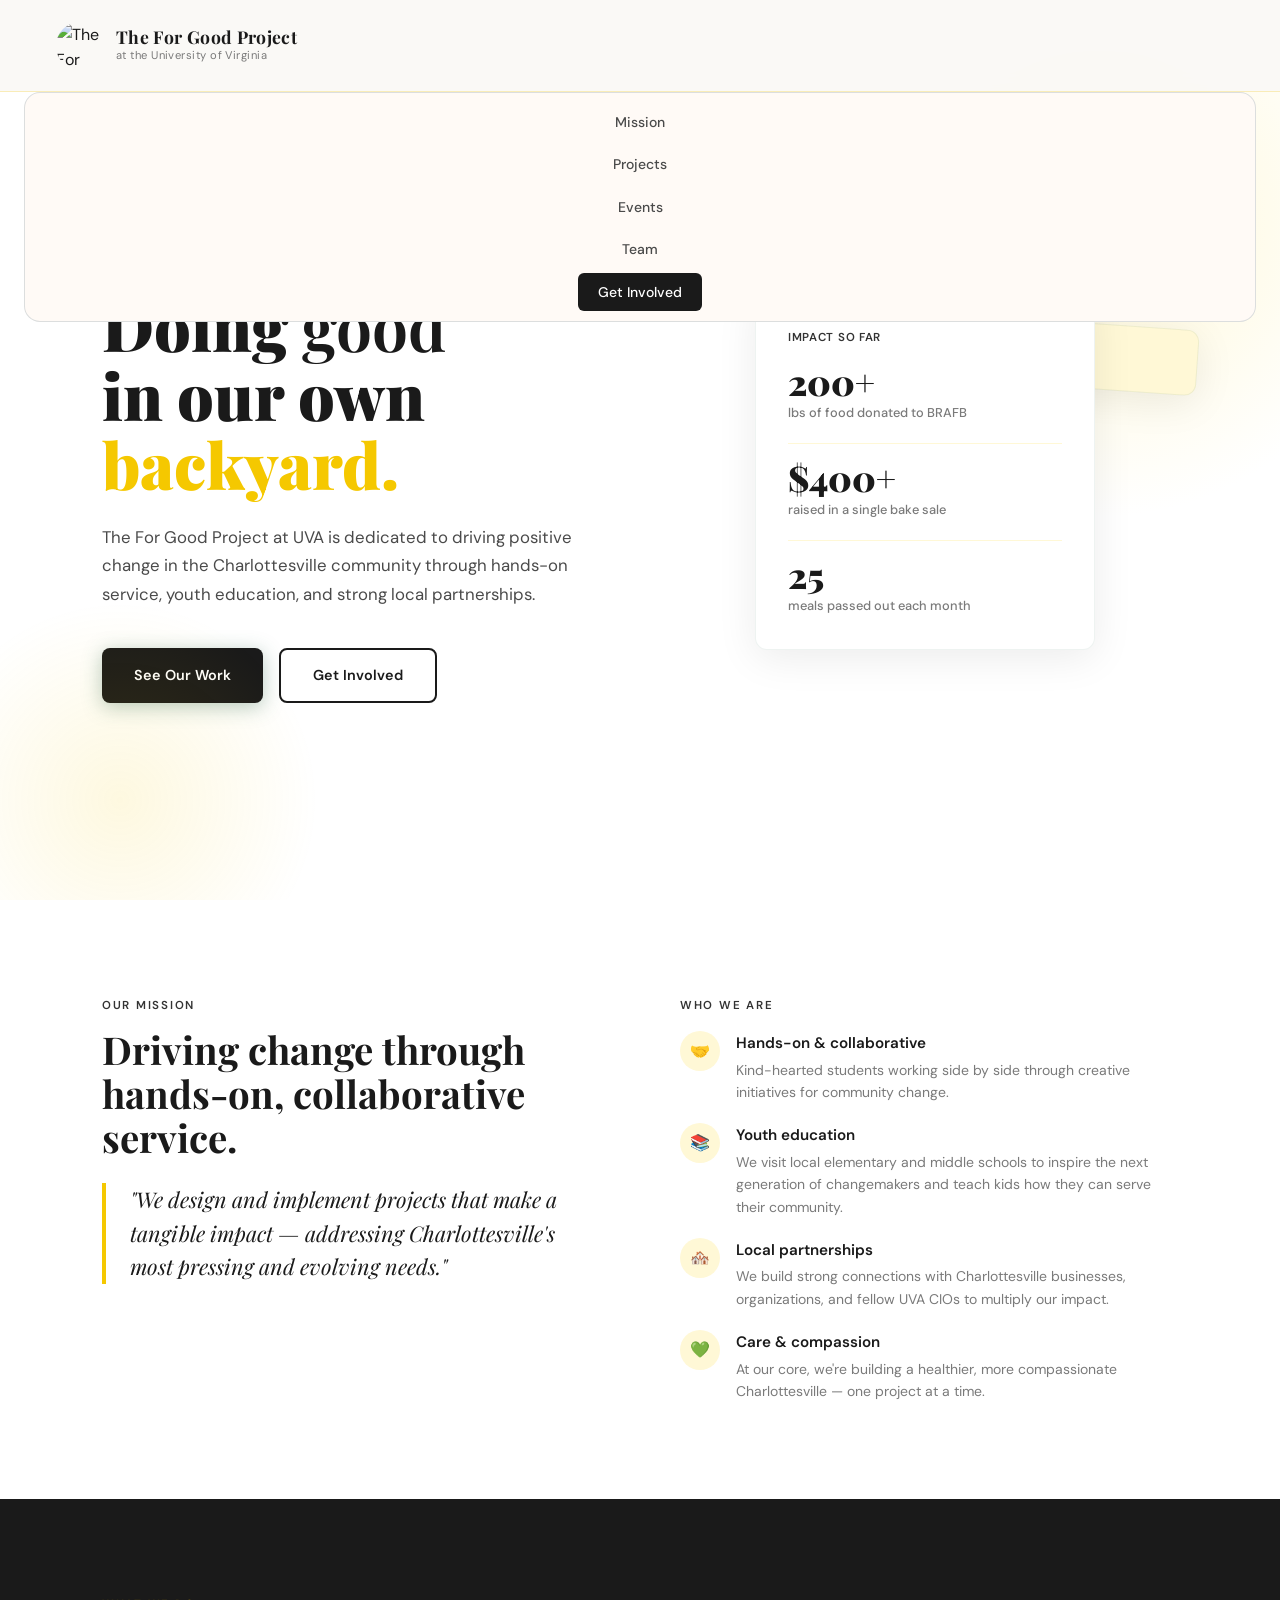
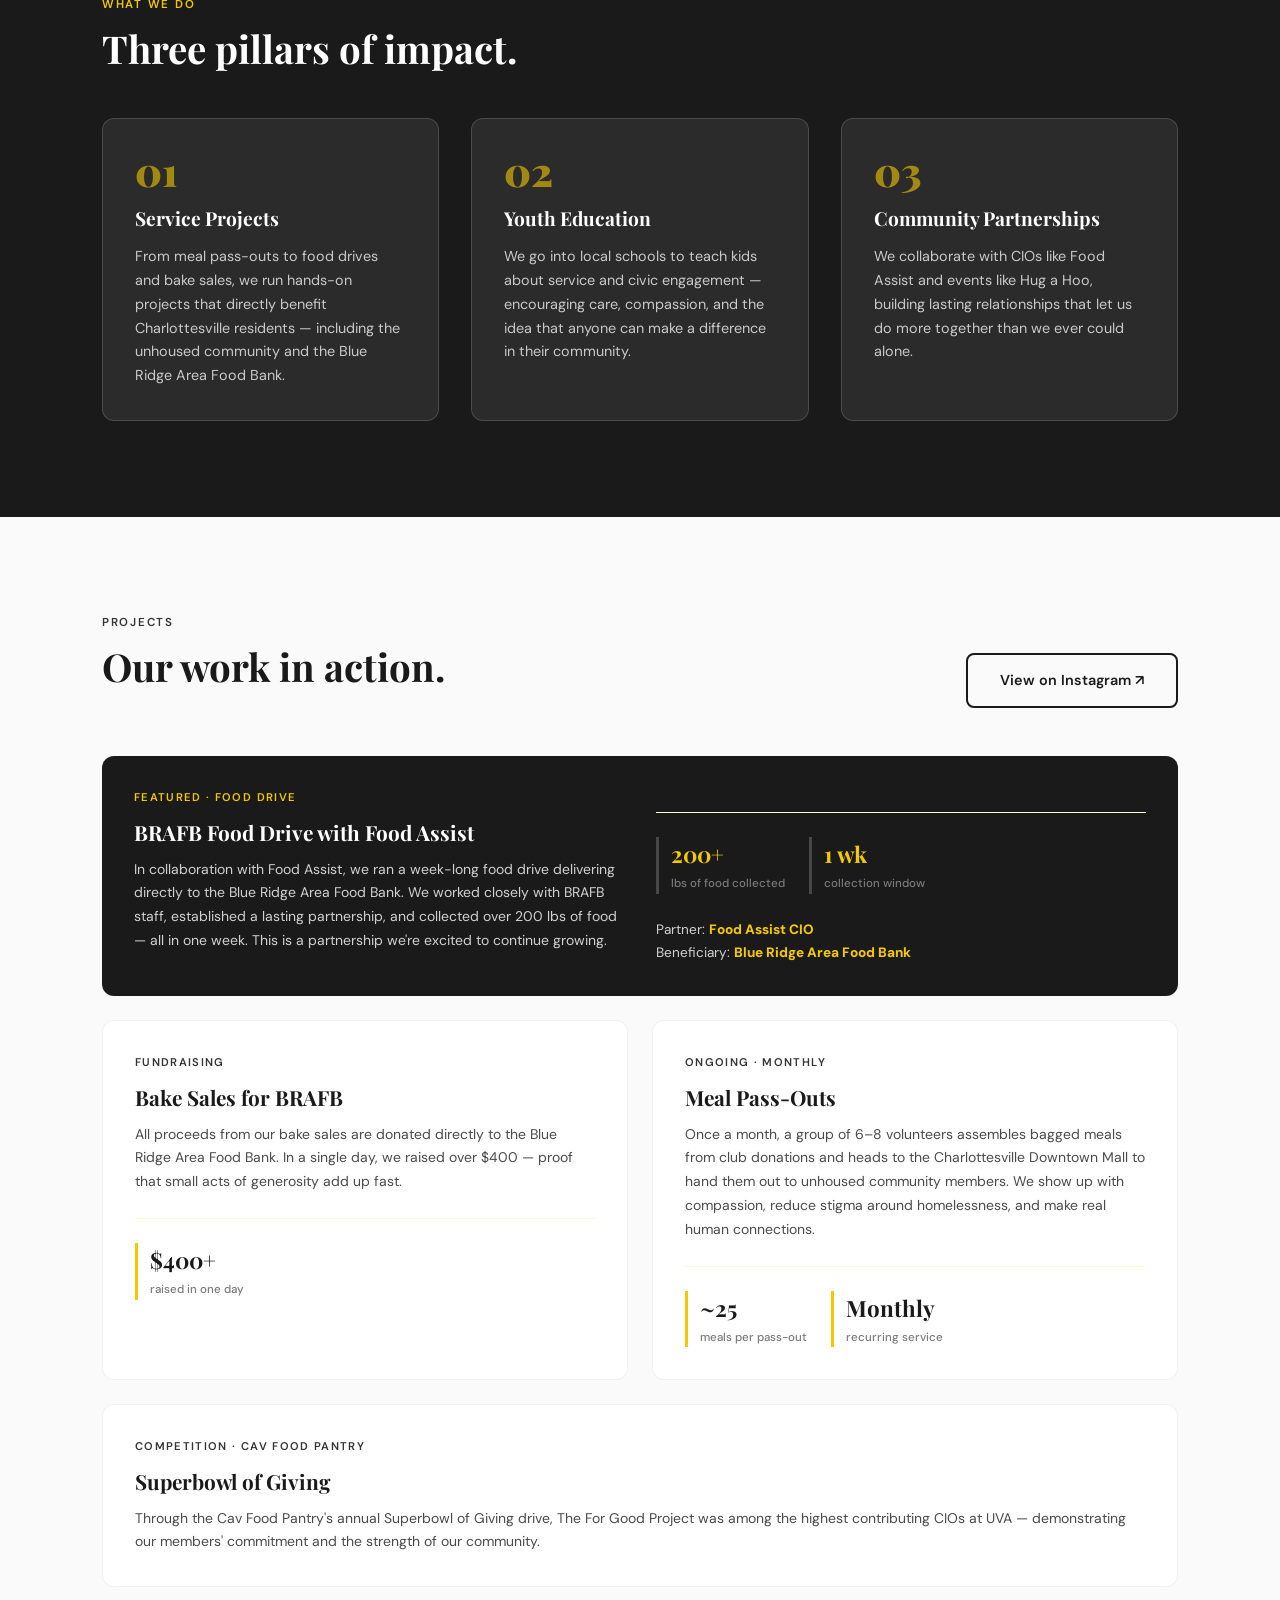
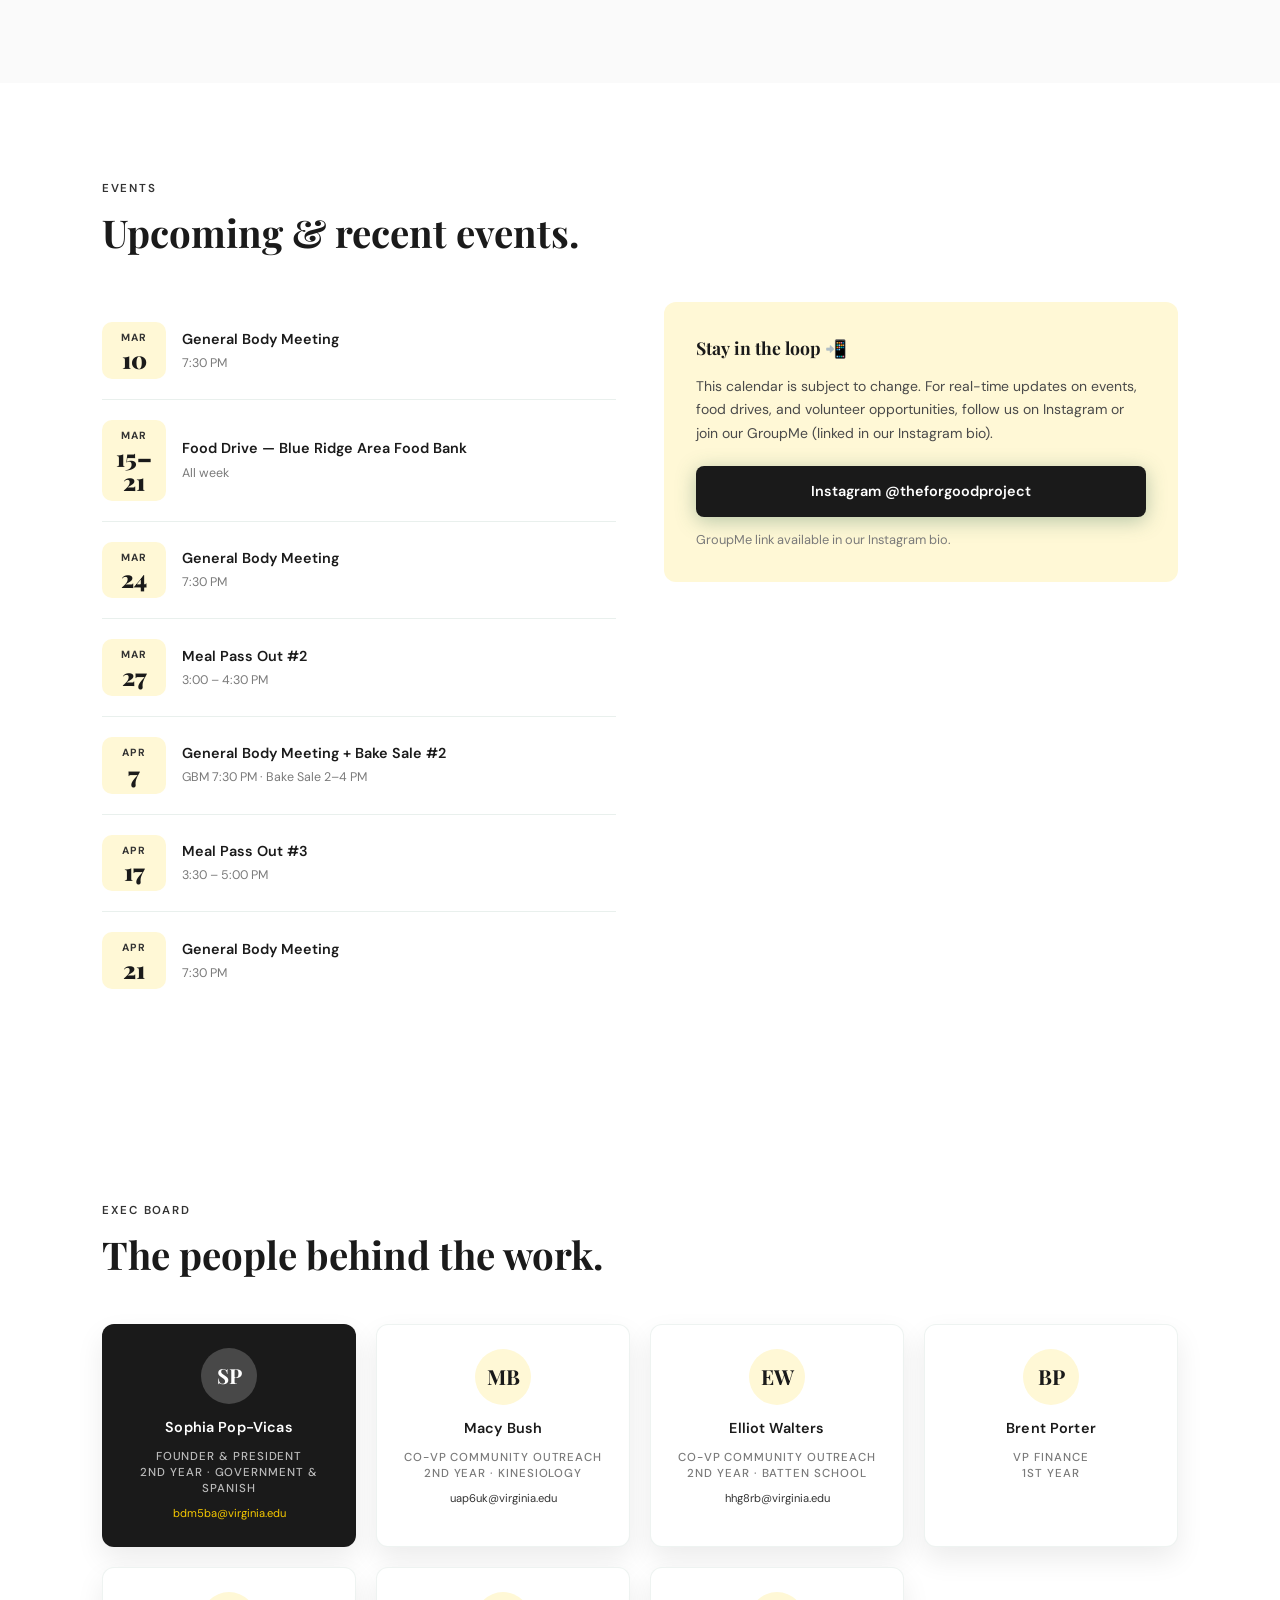
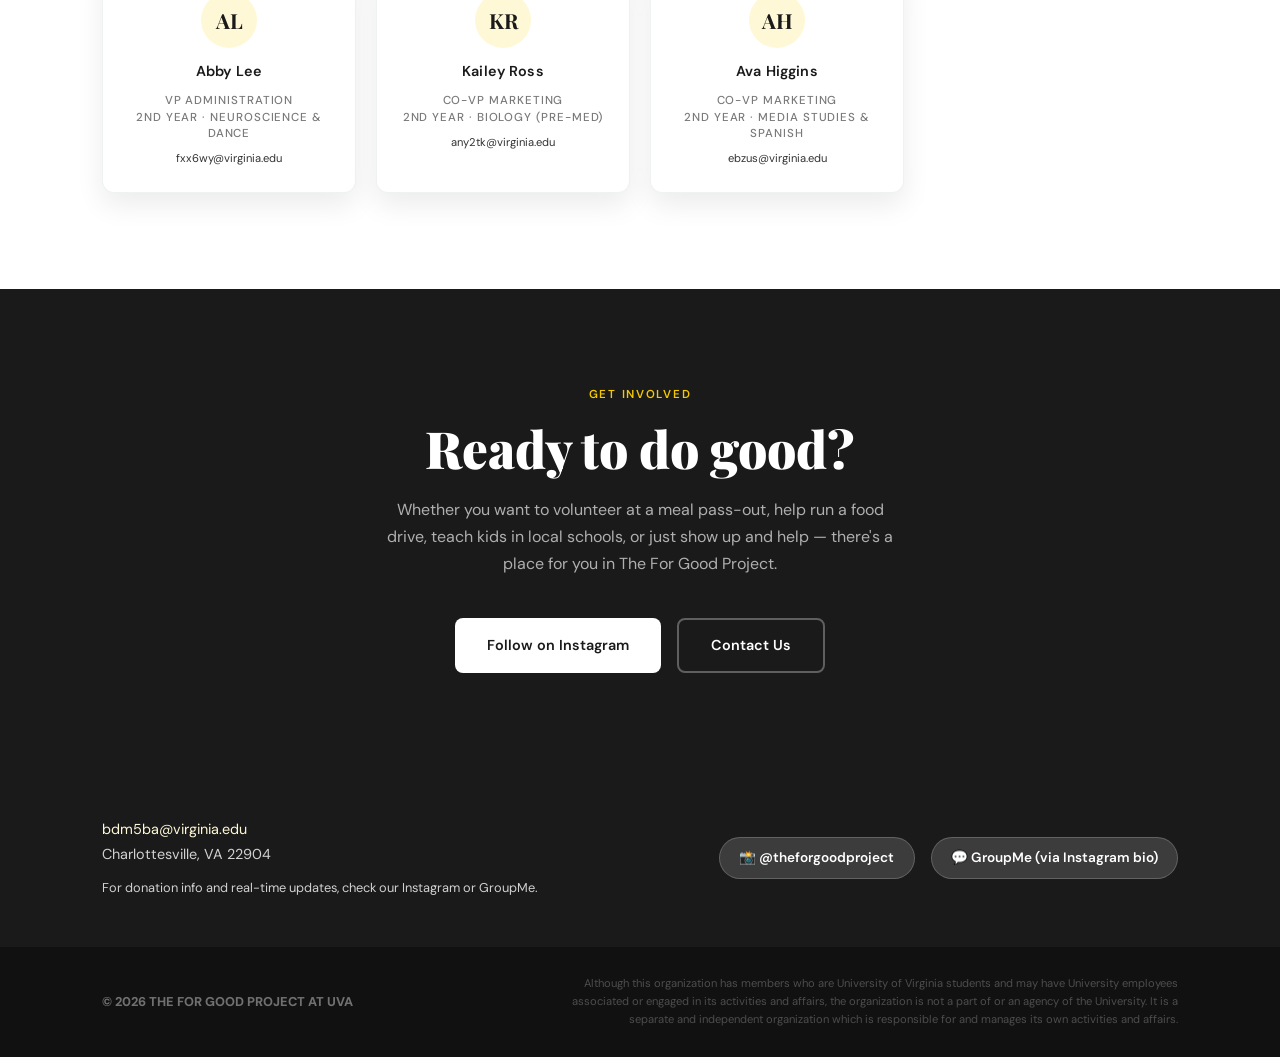
==== commit ce165cb0: "Update color variables and styles in index.html" ====
--- a/index.html
+++ b/index.html
@@ -20,16 +20,16 @@
         *, *::before, *::after { box-sizing: border-box; margin: 0; padding: 0; }
 
         :root {
-            --green:       #2d6a4f;
-            --green-mid:   #40916c;
-            --green-light: #74c69d;
-            --green-pale:  #d8f3dc;
-            --cream:       #faf9f6;
-            --warm-white:  #f5f0e8;
-            --charcoal:    #1c1c1c;
+            --green:       #1a1a1a;
+            --green-mid:   #333333;
+            --green-light: #f5c800;
+            --green-pale:  #fff8d6;
+            --cream:       #ffffff;
+            --warm-white:  #fafafa;
+            --charcoal:    #1a1a1a;
             --mid:         #4a4a4a;
             --muted:       #7a7a7a;
-            --accent:      #e76f51;
+            --accent:      #f5c800;
 
             --font-display: 'Playfair Display', Georgia, serif;
             --font-body:    'DM Sans', sans-serif;
@@ -64,7 +64,7 @@
             z-index: 100;
             background: rgba(250, 249, 246, 0.95);
             backdrop-filter: blur(8px);
-            border-bottom: 1px solid rgba(45, 106, 79, 0.12);
+            border-bottom: 1px solid rgba(245, 200, 0, 0.25);
         }
 
         .header-inner {
@@ -151,7 +151,7 @@
             position: absolute;
             top: -80px; right: -120px;
             width: 600px; height: 600px;
-            background: radial-gradient(circle, var(--green-pale) 0%, transparent 70%);
+            background: radial-gradient(circle, #fff8d6 0%, transparent 70%);
             border-radius: 50%;
             pointer-events: none;
         }
@@ -161,7 +161,7 @@
             position: absolute;
             bottom: -100px; left: -80px;
             width: 400px; height: 400px;
-            background: radial-gradient(circle, rgba(116, 198, 157, 0.18) 0%, transparent 70%);
+            background: radial-gradient(circle, rgba(245, 200, 0, 0.12) 0%, transparent 70%);
             border-radius: 50%;
             pointer-events: none;
         }
@@ -493,7 +493,7 @@
 
         .project-card:hover {
             transform: translateY(-4px);
-            box-shadow: 0 12px 40px rgba(45,106,79,0.12);
+            box-shadow: 0 12px 40px rgba(245,200,0,0.18);
         }
 
         .project-card--featured {
@@ -928,6 +928,7 @@
 <header class="site-header">
     <div class="container header-inner">
         <a class="brand" href="/" aria-label="Home">
+            <img src="assets/brand/forgood-logo.png" alt="The For Good Project logo" style="height:48px; width:48px; object-fit:contain; border-radius:50%;" />
             <div class="brand-meta">
                 <div class="brand-name">The For Good Project</div>
                 <div class="brand-tagline">at the University of Virginia</div>
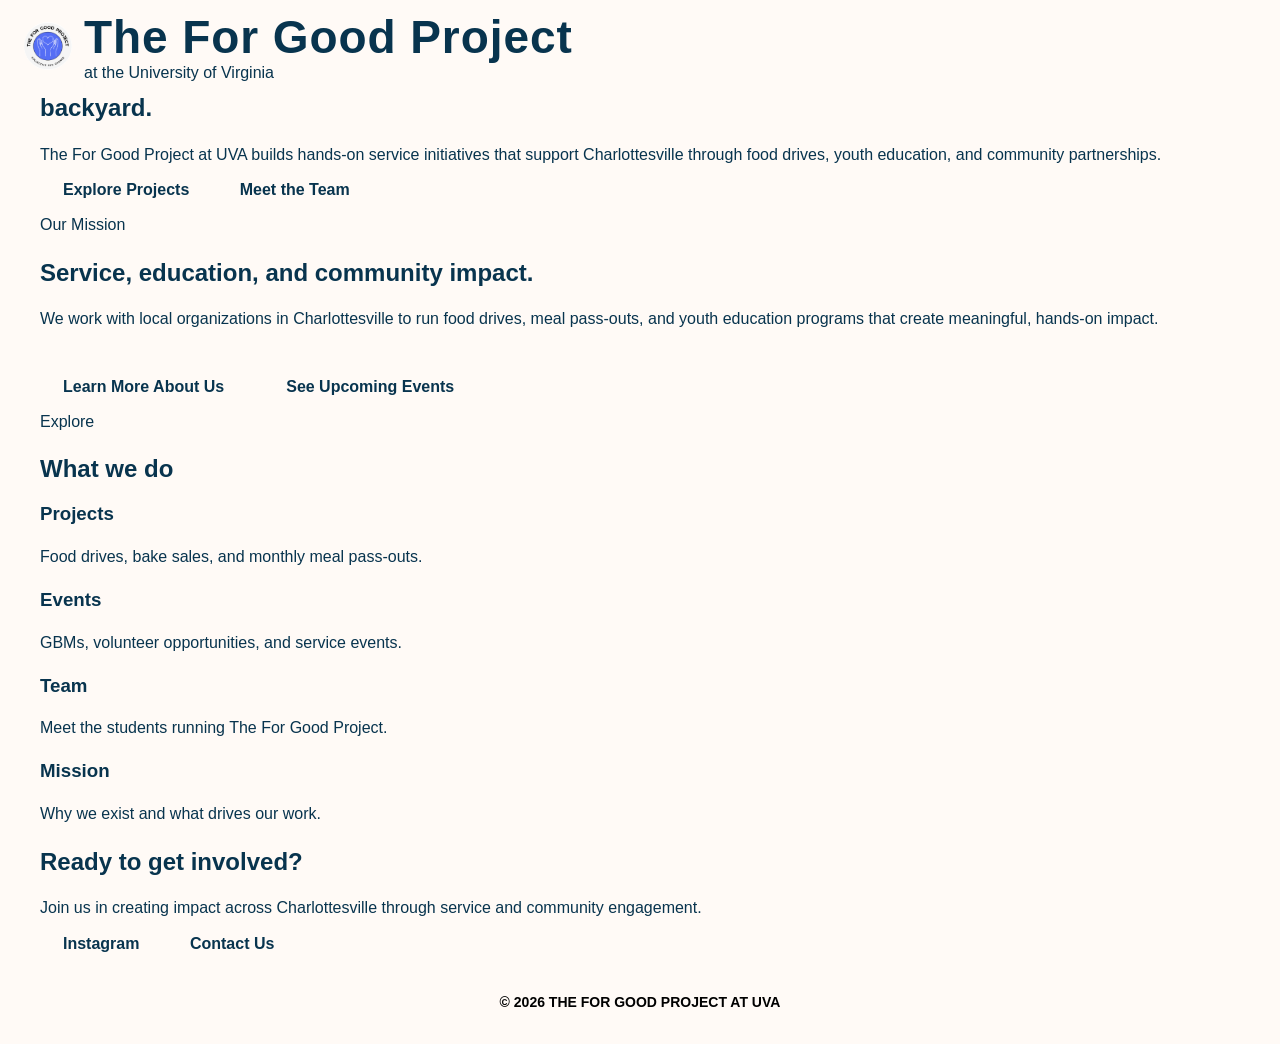
==== commit b15508d2: "Update index.html to have multi-page navigation" ====
--- a/index.html
+++ b/index.html
@@ -3,923 +3,13 @@
 <head>
     <meta charset="utf-8" />
     <meta name="viewport" content="width=device-width, initial-scale=1" />
-    <title>The For Good Project at UVA | Community Service at the University of Virginia</title>
+    <title>The For Good Project at UVA | Community Service at UVA</title>
+
     <meta name="description"
-          content="The For Good Project at UVA is a student-led organization dedicated to driving positive change in the Charlottesville community through hands-on service, youth education, and community partnerships." />
+          content="The For Good Project at UVA is a student-led organization driving positive change in Charlottesville through service, education, and partnerships." />
+
     <link rel="canonical" href="https://forgoodprojectuva.github.io/" />
-    <meta property="og:site_name" content="The For Good Project at UVA" />
-
-    <link rel="preconnect" href="https://fonts.googleapis.com">
-    <link rel="preconnect" href="https://fonts.gstatic.com" crossorigin>
-    <link href="https://fonts.googleapis.com/css2?family=Playfair+Display:wght@700;900&family=DM+Sans:wght@300;400;500;600&display=swap" rel="stylesheet">
-
     <link rel="stylesheet" href="css/styles.css" />
-
-    <style>
-        /* ── RESET & BASE ── */
-        *, *::before, *::after { box-sizing: border-box; margin: 0; padding: 0; }
-
-        :root {
-            --green:       #1a1a1a;
-            --green-mid:   #333333;
-            --green-light: #f5c800;
-            --green-pale:  #fff8d6;
-            --cream:       #ffffff;
-            --warm-white:  #fafafa;
-            --charcoal:    #1a1a1a;
-            --mid:         #4a4a4a;
-            --muted:       #7a7a7a;
-            --accent:      #f5c800;
-
-            --font-display: 'Playfair Display', Georgia, serif;
-            --font-body:    'DM Sans', sans-serif;
-
-            --radius: 12px;
-            --container: 1140px;
-        }
-
-        html { scroll-behavior: smooth; }
-
-        body {
-            font-family: var(--font-body);
-            background: var(--cream);
-            color: var(--charcoal);
-            line-height: 1.6;
-            overflow-x: hidden;
-        }
-
-        .container {
-            max-width: var(--container);
-            margin: 0 auto;
-            padding: 0 2rem;
-        }
-
-        img { display: block; max-width: 100%; }
-        a { color: inherit; text-decoration: none; }
-
-        /* ── HEADER ── */
-        .site-header {
-            position: fixed;
-            top: 0; left: 0; right: 0;
-            z-index: 100;
-            background: rgba(250, 249, 246, 0.95);
-            backdrop-filter: blur(8px);
-            border-bottom: 1px solid rgba(245, 200, 0, 0.25);
-        }
-
-        .header-inner {
-            display: flex;
-            align-items: center;
-            justify-content: space-between;
-            height: 68px;
-        }
-
-        .brand {
-            display: flex;
-            align-items: center;
-            gap: 0.75rem;
-            text-decoration: none;
-        }
-
-        .brand-name {
-            font-family: var(--font-display);
-            font-size: 1.1rem;
-            font-weight: 700;
-            color: var(--green);
-            line-height: 1.2;
-        }
-
-        .brand-tagline {
-            font-size: 0.7rem;
-            color: var(--muted);
-            letter-spacing: 0.04em;
-        }
-
-        .site-nav {
-            display: flex;
-            align-items: center;
-            gap: 0.25rem;
-        }
-
-        .nav-link {
-            font-size: 0.875rem;
-            font-weight: 500;
-            color: var(--mid);
-            padding: 0.5rem 0.875rem;
-            border-radius: 6px;
-            transition: background 0.2s, color 0.2s;
-        }
-
-        .nav-link:hover {
-            background: var(--green-pale);
-            color: var(--green);
-        }
-
-        .nav-link--cta {
-            background: var(--green);
-            color: #fff !important;
-            padding: 0.5rem 1.25rem;
-        }
-
-        .nav-link--cta:hover {
-            background: var(--green-mid) !important;
-        }
-
-        .nav-toggle {
-            display: none;
-            background: none;
-            border: none;
-            font-size: 1.5rem;
-            cursor: pointer;
-            color: var(--charcoal);
-        }
-
-        /* ── HERO ── */
-        .hero {
-            min-height: 100vh;
-            display: flex;
-            align-items: center;
-            padding: 120px 0 80px;
-            background: var(--cream);
-            position: relative;
-            overflow: hidden;
-        }
-
-        /* decorative blobs */
-        .hero::before {
-            content: '';
-            position: absolute;
-            top: -80px; right: -120px;
-            width: 600px; height: 600px;
-            background: radial-gradient(circle, #fff8d6 0%, transparent 70%);
-            border-radius: 50%;
-            pointer-events: none;
-        }
-
-        .hero::after {
-            content: '';
-            position: absolute;
-            bottom: -100px; left: -80px;
-            width: 400px; height: 400px;
-            background: radial-gradient(circle, rgba(245, 200, 0, 0.12) 0%, transparent 70%);
-            border-radius: 50%;
-            pointer-events: none;
-        }
-
-        .hero__inner {
-            display: grid;
-            grid-template-columns: 1fr 1fr;
-            gap: 4rem;
-            align-items: center;
-        }
-
-        .hero__eyebrow {
-            display: inline-block;
-            font-size: 0.75rem;
-            font-weight: 600;
-            letter-spacing: 0.15em;
-            text-transform: uppercase;
-            color: var(--green-mid);
-            background: var(--green-pale);
-            padding: 0.35rem 0.9rem;
-            border-radius: 100px;
-            margin-bottom: 1.5rem;
-        }
-
-        .hero__title {
-            font-family: var(--font-display);
-            font-size: clamp(2.8rem, 5vw, 4.2rem);
-            font-weight: 900;
-            line-height: 1.08;
-            color: var(--charcoal);
-            margin-bottom: 1.5rem;
-        }
-
-        .hero__title .accent {
-            color: var(--green);
-        }
-
-        .hero__title .accent-warm {
-            color: var(--accent);
-        }
-
-        .hero__subtitle {
-            font-size: 1.05rem;
-            color: var(--mid);
-            line-height: 1.7;
-            max-width: 480px;
-            margin-bottom: 2.5rem;
-        }
-
-        .hero__actions {
-            display: flex;
-            gap: 1rem;
-            flex-wrap: wrap;
-        }
-
-        .btn {
-            display: inline-flex;
-            align-items: center;
-            gap: 0.5rem;
-            padding: 0.875rem 2rem;
-            border-radius: 8px;
-            font-family: var(--font-body);
-            font-size: 0.9rem;
-            font-weight: 600;
-            cursor: pointer;
-            transition: transform 0.2s, box-shadow 0.2s;
-            border: none;
-        }
-
-        .btn:hover { transform: translateY(-2px); }
-
-        .btn--primary {
-            background: var(--green);
-            color: #fff;
-            box-shadow: 0 4px 20px rgba(45, 106, 79, 0.35);
-        }
-
-        .btn--primary:hover {
-            box-shadow: 0 6px 28px rgba(45, 106, 79, 0.45);
-        }
-
-        .btn--outline {
-            background: transparent;
-            color: var(--green);
-            border: 2px solid var(--green);
-        }
-
-        .btn--outline:hover {
-            background: var(--green-pale);
-        }
-
-        /* hero visual – decorative card stack */
-        .hero__visual {
-            position: relative;
-            display: flex;
-            justify-content: center;
-            align-items: center;
-        }
-
-        .hero-card {
-            background: #fff;
-            border-radius: var(--radius);
-            padding: 2rem;
-            box-shadow: 0 8px 40px rgba(0,0,0,0.08);
-            border: 1px solid rgba(45,106,79,0.08);
-        }
-
-        .hero-card--main {
-            width: 340px;
-            position: relative;
-            z-index: 2;
-        }
-
-        .hero-card--back {
-            width: 300px;
-            position: absolute;
-            top: 30px; right: -20px;
-            z-index: 1;
-            background: var(--green-pale);
-            transform: rotate(4deg);
-        }
-
-        .hero-stat {
-            display: flex;
-            flex-direction: column;
-            gap: 0.25rem;
-            margin-bottom: 1.25rem;
-        }
-
-        .hero-stat:last-child { margin-bottom: 0; }
-
-        .hero-stat__num {
-            font-family: var(--font-display);
-            font-size: 2.2rem;
-            font-weight: 900;
-            color: var(--green);
-            line-height: 1;
-        }
-
-        .hero-stat__label {
-            font-size: 0.8rem;
-            color: var(--muted);
-            font-weight: 500;
-        }
-
-        .hero-divider {
-            height: 1px;
-            background: var(--green-pale);
-            margin: 1rem 0;
-        }
-
-        .hero-tag {
-            display: inline-block;
-            font-size: 0.72rem;
-            font-weight: 600;
-            letter-spacing: 0.06em;
-            text-transform: uppercase;
-            color: var(--green-mid);
-            margin-bottom: 1rem;
-        }
-
-        /* ── SECTION SHARED ── */
-        section { padding: 96px 0; }
-
-        .section-eyebrow {
-            font-size: 0.72rem;
-            font-weight: 600;
-            letter-spacing: 0.15em;
-            text-transform: uppercase;
-            color: var(--green-mid);
-            margin-bottom: 0.75rem;
-        }
-
-        .section-title {
-            font-family: var(--font-display);
-            font-size: clamp(1.8rem, 3vw, 2.6rem);
-            font-weight: 700;
-            line-height: 1.15;
-            color: var(--charcoal);
-            margin-bottom: 1.25rem;
-        }
-
-        .section-body {
-            font-size: 1rem;
-            color: var(--mid);
-            line-height: 1.75;
-            max-width: 600px;
-        }
-
-        /* ── MISSION ── */
-        .mission {
-            background: #fff;
-        }
-
-        .mission__inner {
-            display: grid;
-            grid-template-columns: 1fr 1fr;
-            gap: 5rem;
-            align-items: start;
-        }
-
-        .mission__quote {
-            font-family: var(--font-display);
-            font-size: 1.35rem;
-            font-style: italic;
-            color: var(--green);
-            line-height: 1.55;
-            border-left: 4px solid var(--green-light);
-            padding-left: 1.5rem;
-            margin-top: 1.5rem;
-        }
-
-        .mission__goals {
-            display: flex;
-            flex-direction: column;
-            gap: 1.25rem;
-            margin-top: 1rem;
-        }
-
-        .goal-item {
-            display: flex;
-            gap: 1rem;
-            align-items: flex-start;
-        }
-
-        .goal-item__icon {
-            flex-shrink: 0;
-            width: 40px; height: 40px;
-            background: var(--green-pale);
-            border-radius: 50%;
-            display: flex;
-            align-items: center;
-            justify-content: center;
-            font-size: 1rem;
-        }
-
-        .goal-item__title {
-            font-weight: 600;
-            color: var(--charcoal);
-            margin-bottom: 0.2rem;
-            font-size: 0.95rem;
-        }
-
-        .goal-item__text {
-            font-size: 0.875rem;
-            color: var(--muted);
-            line-height: 1.6;
-        }
-
-        /* ── PILLARS ── */
-        .pillars {
-            background: var(--green);
-            color: #fff;
-        }
-
-        .pillars .section-eyebrow { color: var(--green-light); }
-        .pillars .section-title { color: #fff; }
-
-        .pillars__grid {
-            display: grid;
-            grid-template-columns: repeat(3, 1fr);
-            gap: 2rem;
-            margin-top: 3rem;
-        }
-
-        .pillar-card {
-            background: rgba(255,255,255,0.08);
-            border: 1px solid rgba(255,255,255,0.15);
-            border-radius: var(--radius);
-            padding: 2rem;
-            transition: background 0.25s;
-        }
-
-        .pillar-card:hover {
-            background: rgba(255,255,255,0.14);
-        }
-
-        .pillar-card__num {
-            font-family: var(--font-display);
-            font-size: 2.5rem;
-            font-weight: 900;
-            color: var(--green-light);
-            opacity: 0.6;
-            line-height: 1;
-            margin-bottom: 0.75rem;
-        }
-
-        .pillar-card__title {
-            font-family: var(--font-display);
-            font-size: 1.2rem;
-            font-weight: 700;
-            color: #fff;
-            margin-bottom: 0.75rem;
-        }
-
-        .pillar-card__text {
-            font-size: 0.9rem;
-            color: rgba(255,255,255,0.75);
-            line-height: 1.65;
-        }
-
-        /* ── PROJECTS ── */
-        .projects {
-            background: var(--warm-white);
-        }
-
-        .projects__header {
-            display: flex;
-            justify-content: space-between;
-            align-items: flex-end;
-            margin-bottom: 3rem;
-            flex-wrap: wrap;
-            gap: 1rem;
-        }
-
-        .projects__grid {
-            display: grid;
-            grid-template-columns: repeat(2, 1fr);
-            gap: 1.5rem;
-        }
-
-        .project-card {
-            background: #fff;
-            border-radius: var(--radius);
-            padding: 2rem;
-            border: 1px solid rgba(45,106,79,0.08);
-            transition: transform 0.25s, box-shadow 0.25s;
-        }
-
-        .project-card:hover {
-            transform: translateY(-4px);
-            box-shadow: 0 12px 40px rgba(245,200,0,0.18);
-        }
-
-        .project-card--featured {
-            grid-column: span 2;
-            display: grid;
-            grid-template-columns: 1fr 1fr;
-            gap: 2rem;
-            background: var(--green);
-            color: #fff;
-            border: none;
-        }
-
-        .project-card--featured .project-card__eyebrow {
-            color: var(--green-light);
-        }
-
-        .project-card--featured .project-card__title {
-            color: #fff;
-        }
-
-        .project-card--featured .project-card__text {
-            color: rgba(255,255,255,0.8);
-        }
-
-        .project-card--featured .project-card__stat {
-            border-color: rgba(255,255,255,0.2);
-            color: #fff;
-        }
-
-        .project-card__eyebrow {
-            font-size: 0.7rem;
-            font-weight: 600;
-            letter-spacing: 0.12em;
-            text-transform: uppercase;
-            color: var(--green-mid);
-            margin-bottom: 0.75rem;
-        }
-
-        .project-card__title {
-            font-family: var(--font-display);
-            font-size: 1.3rem;
-            font-weight: 700;
-            color: var(--charcoal);
-            margin-bottom: 0.75rem;
-            line-height: 1.3;
-        }
-
-        .project-card__text {
-            font-size: 0.875rem;
-            color: var(--mid);
-            line-height: 1.7;
-        }
-
-        .project-card__stats {
-            display: flex;
-            gap: 1.5rem;
-            margin-top: 1.5rem;
-            padding-top: 1.5rem;
-            border-top: 1px solid var(--green-pale);
-        }
-
-        .project-card__stat {
-            display: flex;
-            flex-direction: column;
-            gap: 0.15rem;
-            border-left: 3px solid var(--green-light);
-            padding-left: 0.75rem;
-        }
-
-        .project-card__stat strong {
-            font-family: var(--font-display);
-            font-size: 1.4rem;
-            font-weight: 700;
-            color: var(--green);
-        }
-
-        .project-card--featured .project-card__stat strong {
-            color: var(--green-light);
-        }
-
-        .project-card__stat span {
-            font-size: 0.72rem;
-            color: var(--muted);
-            font-weight: 500;
-        }
-
-        /* ── EVENTS ── */
-        .events {
-            background: #fff;
-        }
-
-        .events__grid {
-            display: grid;
-            grid-template-columns: 1fr 1fr;
-            gap: 3rem;
-            margin-top: 3rem;
-            align-items: start;
-        }
-
-        .events__list {
-            display: flex;
-            flex-direction: column;
-            gap: 0;
-        }
-
-        .event-item {
-            display: grid;
-            grid-template-columns: 64px 1fr;
-            gap: 1rem;
-            padding: 1.25rem 0;
-            border-bottom: 1px solid rgba(45,106,79,0.1);
-            align-items: center;
-        }
-
-        .event-item:last-child { border-bottom: none; }
-
-        .event-date {
-            display: flex;
-            flex-direction: column;
-            align-items: center;
-            justify-content: center;
-            background: var(--green-pale);
-            border-radius: 10px;
-            padding: 0.5rem;
-            text-align: center;
-        }
-
-        .event-date__month {
-            font-size: 0.65rem;
-            font-weight: 700;
-            text-transform: uppercase;
-            letter-spacing: 0.1em;
-            color: var(--green-mid);
-        }
-
-        .event-date__day {
-            font-family: var(--font-display);
-            font-size: 1.5rem;
-            font-weight: 900;
-            color: var(--green);
-            line-height: 1;
-        }
-
-        .event-info__title {
-            font-weight: 600;
-            color: var(--charcoal);
-            font-size: 0.9rem;
-            margin-bottom: 0.2rem;
-        }
-
-        .event-info__time {
-            font-size: 0.78rem;
-            color: var(--muted);
-        }
-
-        .events__note {
-            background: var(--green-pale);
-            border-radius: var(--radius);
-            padding: 2rem;
-        }
-
-        .events__note-title {
-            font-family: var(--font-display);
-            font-size: 1.1rem;
-            font-weight: 700;
-            color: var(--green);
-            margin-bottom: 0.75rem;
-        }
-
-        .events__note-text {
-            font-size: 0.875rem;
-            color: var(--mid);
-            line-height: 1.7;
-            margin-bottom: 1.25rem;
-        }
-
-        /* ── TEAM ── */
-        .team {
-            background: var(--cream);
-        }
-
-        .team__grid {
-            display: grid;
-            grid-template-columns: repeat(4, 1fr);
-            gap: 1.25rem;
-            margin-top: 3rem;
-        }
-
-        .team-card {
-            background: #fff;
-            border-radius: var(--radius);
-            padding: 1.5rem;
-            text-align: center;
-            border: 1px solid rgba(45,106,79,0.08);
-            transition: transform 0.2s;
-        }
-
-        .team-card:hover { transform: translateY(-3px); }
-
-        .team-card--founder {
-            background: var(--green);
-            color: #fff;
-            border: none;
-        }
-
-        .team-card__avatar {
-            width: 56px; height: 56px;
-            border-radius: 50%;
-            background: var(--green-pale);
-            display: flex;
-            align-items: center;
-            justify-content: center;
-            font-family: var(--font-display);
-            font-size: 1.3rem;
-            font-weight: 700;
-            color: var(--green);
-            margin: 0 auto 1rem;
-        }
-
-        .team-card--founder .team-card__avatar {
-            background: rgba(255,255,255,0.2);
-            color: #fff;
-        }
-
-        .team-card__name {
-            font-weight: 600;
-            font-size: 0.9rem;
-            color: var(--charcoal);
-            margin-bottom: 0.2rem;
-        }
-
-        .team-card--founder .team-card__name { color: #fff; }
-
-        .team-card__role {
-            font-size: 0.72rem;
-            color: var(--muted);
-            font-weight: 500;
-            margin-bottom: 0.5rem;
-            line-height: 1.4;
-        }
-
-        .team-card--founder .team-card__role { color: rgba(255,255,255,0.7); }
-
-        .team-card__email {
-            font-size: 0.7rem;
-            color: var(--green-mid);
-            word-break: break-all;
-        }
-
-        .team-card--founder .team-card__email { color: var(--green-light); }
-
-        /* ── CTA ── */
-        .cta {
-            background: var(--charcoal);
-            padding: 96px 0;
-            text-align: center;
-        }
-
-        .cta__eyebrow {
-            font-size: 0.72rem;
-            font-weight: 600;
-            letter-spacing: 0.15em;
-            text-transform: uppercase;
-            color: var(--green-light);
-            margin-bottom: 1rem;
-        }
-
-        .cta__title {
-            font-family: var(--font-display);
-            font-size: clamp(2rem, 4vw, 3.2rem);
-            font-weight: 900;
-            color: #fff;
-            margin-bottom: 1.25rem;
-            line-height: 1.1;
-        }
-
-        .cta__text {
-            font-size: 1rem;
-            color: rgba(255,255,255,0.65);
-            max-width: 520px;
-            margin: 0 auto 2.5rem;
-            line-height: 1.7;
-        }
-
-        .cta__actions {
-            display: flex;
-            gap: 1rem;
-            justify-content: center;
-            flex-wrap: wrap;
-        }
-
-        .btn--light {
-            background: #fff;
-            color: var(--green);
-        }
-
-        .btn--light:hover {
-            background: var(--green-pale);
-        }
-
-        .btn--ghost {
-            background: transparent;
-            color: #fff;
-            border: 2px solid rgba(255,255,255,0.3);
-        }
-
-        .btn--ghost:hover {
-            border-color: rgba(255,255,255,0.7);
-        }
-
-        /* ── CONTACT ── */
-        .contact {
-            background: var(--green);
-            padding: 48px 0;
-        }
-
-        .contact__inner {
-            display: flex;
-            justify-content: space-between;
-            align-items: center;
-            flex-wrap: wrap;
-            gap: 1.5rem;
-        }
-
-        .contact__left p {
-            font-size: 0.9rem;
-            color: rgba(255,255,255,0.8);
-            line-height: 1.8;
-        }
-
-        .contact__left a {
-            color: var(--green-pale);
-        }
-
-        .contact__left a:hover {
-            text-decoration: underline;
-        }
-
-        .contact__socials {
-            display: flex;
-            gap: 1rem;
-        }
-
-        .social-pill {
-            display: inline-flex;
-            align-items: center;
-            gap: 0.5rem;
-            background: rgba(255,255,255,0.15);
-            color: #fff;
-            padding: 0.6rem 1.2rem;
-            border-radius: 100px;
-            font-size: 0.85rem;
-            font-weight: 600;
-            transition: background 0.2s;
-            border: 1px solid rgba(255,255,255,0.2);
-        }
-
-        .social-pill:hover {
-            background: rgba(255,255,255,0.25);
-        }
-
-        /* ── FOOTER ── */
-        .site-footer {
-            background: #111;
-            padding: 28px 0;
-        }
-
-        .footer-inner {
-            display: flex;
-            justify-content: space-between;
-            align-items: center;
-            gap: 1rem;
-            flex-wrap: wrap;
-        }
-
-        .footer-copy {
-            font-size: 0.8rem;
-            color: rgba(255,255,255,0.4);
-        }
-
-        .footer-disclaimer {
-            font-size: 0.7rem;
-            color: rgba(255,255,255,0.25);
-            max-width: 640px;
-            line-height: 1.6;
-            text-align: right;
-        }
-
-        /* ── RESPONSIVE ── */
-        @media (max-width: 900px) {
-            .hero__inner,
-            .mission__inner,
-            .events__grid { grid-template-columns: 1fr; }
-
-            .pillars__grid { grid-template-columns: 1fr; }
-
-            .projects__grid { grid-template-columns: 1fr; }
-
-            .project-card--featured { grid-column: span 1; grid-template-columns: 1fr; }
-
-            .team__grid { grid-template-columns: repeat(2, 1fr); }
-
-            .hero__visual { display: none; }
-
-            .footer-disclaimer { text-align: left; }
-        }
-
-        @media (max-width: 600px) {
-            .site-nav { display: none; }
-            .nav-toggle { display: block; }
-            .team__grid { grid-template-columns: 1fr 1fr; }
-            section { padding: 64px 0; }
-        }
-
-        /* ── ANIMATIONS ── */
-        @keyframes fadeUp {
-            from { opacity: 0; transform: translateY(24px); }
-            to   { opacity: 1; transform: translateY(0); }
-        }
-
-        .hero__eyebrow { animation: fadeUp 0.5s ease both; }
-        .hero__title   { animation: fadeUp 0.5s 0.1s ease both; }
-        .hero__subtitle{ animation: fadeUp 0.5s 0.2s ease both; }
-        .hero__actions { animation: fadeUp 0.5s 0.3s ease both; }
-        .hero__visual  { animation: fadeUp 0.6s 0.35s ease both; }
-    </style>
 </head>
 
 <body>
@@ -927,460 +17,139 @@
 <!-- ── HEADER ── -->
 <header class="site-header">
     <div class="container header-inner">
-        <a class="brand" href="/" aria-label="Home">
-            <img src="assets/brand/forgood-logo.png" alt="The For Good Project logo" style="height:48px; width:48px; object-fit:contain; border-radius:50%;" />
+        <a class="brand" href="/">
+            <img src="assets/brand/forgood-logo.png" alt="For Good logo" style="height:48px;width:48px;border-radius:50%;object-fit:contain;" />
             <div class="brand-meta">
                 <div class="brand-name">The For Good Project</div>
                 <div class="brand-tagline">at the University of Virginia</div>
             </div>
         </a>
 
-        <button class="nav-toggle" aria-label="Open menu">☰</button>
-
-        <nav class="site-nav" aria-label="Primary navigation">
-            <a class="nav-link" href="#mission">Mission</a>
-            <a class="nav-link" href="#projects">Projects</a>
-            <a class="nav-link" href="#events">Events</a>
-            <a class="nav-link" href="#team">Team</a>
-            <a class="nav-link nav-link--cta" href="#contact">Get Involved</a>
+        <nav class="site-nav">
+            <a class="nav-link" href="/">Home</a>
+            <a class="nav-link" href="/projects/">Projects</a>
+            <a class="nav-link" href="/events/">Events</a>
+            <a class="nav-link" href="/team/">Team</a>
+            <a class="nav-link" href="/about/">Mission</a>
+            <a class="nav-link nav-link--cta" href="/team/#contact">Get Involved</a>
         </nav>
     </div>
 </header>
 
+<main>
+
 <!-- ── HERO ── -->
-<main>
 <section class="hero">
     <div class="container">
         <div class="hero__inner">
-            <div class="hero__content">
+            <div>
                 <span class="hero__eyebrow">Student-Led · Charlottesville, VA</span>
+
                 <h1 class="hero__title">
                     Doing <span class="accent">good</span><br>
                     in our own<br>
                     <span class="accent-warm">backyard.</span>
                 </h1>
+
                 <p class="hero__subtitle">
-                    The For Good Project at UVA is dedicated to driving positive change in the Charlottesville community through hands-on service, youth education, and strong local partnerships.
+                    The For Good Project at UVA builds hands-on service initiatives that support Charlottesville through food drives, youth education, and community partnerships.
                 </p>
+
                 <div class="hero__actions">
-                    <a class="btn btn--primary" href="#projects">See Our Work</a>
-                    <a class="btn btn--outline" href="#contact">Get Involved</a>
+                    <a class="btn btn--primary" href="/projects/">Explore Projects</a>
+                    <a class="btn btn--outline" href="/team/">Meet the Team</a>
                 </div>
             </div>
 
-            <div class="hero__visual" aria-hidden="true">
-                <div class="hero-card hero-card--back"></div>
-                <div class="hero-card hero-card--main">
-                    <span class="hero-tag">Impact So Far</span>
-                    <div class="hero-stat">
-                        <span class="hero-stat__num">200+</span>
-                        <span class="hero-stat__label">lbs of food donated to BRAFB</span>
-                    </div>
-                    <div class="hero-divider"></div>
-                    <div class="hero-stat">
-                        <span class="hero-stat__num">$400+</span>
-                        <span class="hero-stat__label">raised in a single bake sale</span>
-                    </div>
-                    <div class="hero-divider"></div>
-                    <div class="hero-stat">
-                        <span class="hero-stat__num">25</span>
-                        <span class="hero-stat__label">meals passed out each month</span>
-                    </div>
-                </div>
-            </div>
+            <div class="hero__visual" aria-hidden="true"></div>
         </div>
     </div>
 </section>
 
-<!-- ── MISSION ── -->
-<section class="mission" id="mission">
+<!-- ── QUICK OVERVIEW (replaces full sections) ── -->
+<section class="mission">
     <div class="container">
-        <div class="mission__inner">
-            <div>
-                <p class="section-eyebrow">Our Mission</p>
-                <h2 class="section-title">Driving change through hands-on, collaborative service.</h2>
-                <blockquote class="mission__quote">
-                    "We design and implement projects that make a tangible impact — addressing Charlottesville's most pressing and evolving needs."
-                </blockquote>
-            </div>
+        <p class="section-eyebrow">Our Mission</p>
+        <h2 class="section-title">Service, education, and community impact.</h2>
 
-            <div>
-                <p class="section-eyebrow">Who We Are</p>
-                <div class="mission__goals">
-                    <div class="goal-item">
-                        <div class="goal-item__icon">🤝</div>
-                        <div>
-                            <div class="goal-item__title">Hands-on &amp; collaborative</div>
-                            <div class="goal-item__text">Kind-hearted students working side by side through creative initiatives for community change.</div>
-                        </div>
-                    </div>
-                    <div class="goal-item">
-                        <div class="goal-item__icon">📚</div>
-                        <div>
-                            <div class="goal-item__title">Youth education</div>
-                            <div class="goal-item__text">We visit local elementary and middle schools to inspire the next generation of changemakers and teach kids how they can serve their community.</div>
-                        </div>
-                    </div>
-                    <div class="goal-item">
-                        <div class="goal-item__icon">🏘️</div>
-                        <div>
-                            <div class="goal-item__title">Local partnerships</div>
-                            <div class="goal-item__text">We build strong connections with Charlottesville businesses, organizations, and fellow UVA CIOs to multiply our impact.</div>
-                        </div>
-                    </div>
-                    <div class="goal-item">
-                        <div class="goal-item__icon">💚</div>
-                        <div>
-                            <div class="goal-item__title">Care &amp; compassion</div>
-                            <div class="goal-item__text">At our core, we're building a healthier, more compassionate Charlottesville — one project at a time.</div>
-                        </div>
-                    </div>
-                </div>
-            </div>
+        <p class="section-body">
+            We work with local organizations in Charlottesville to run food drives, meal pass-outs, and youth education programs that create meaningful, hands-on impact.
+        </p>
+
+        <div style="margin-top:2rem; display:flex; gap:1rem; flex-wrap:wrap;">
+            <a class="btn btn--primary" href="/about/">Learn More About Us</a>
+            <a class="btn btn--outline" href="/events/">See Upcoming Events</a>
         </div>
     </div>
 </section>
 
-<!-- ── PILLARS ── -->
-<section class="pillars">
+<!-- ── FEATURED LINKS ── -->
+<section class="projects">
     <div class="container">
-        <p class="section-eyebrow">What We Do</p>
-        <h2 class="section-title">Three pillars of impact.</h2>
-
-        <div class="pillars__grid">
-            <article class="pillar-card">
-                <p class="pillar-card__num">01</p>
-                <h3 class="pillar-card__title">Service Projects</h3>
-                <p class="pillar-card__text">
-                    From meal pass-outs to food drives and bake sales, we run hands-on projects that directly benefit Charlottesville residents — including the unhoused community and the Blue Ridge Area Food Bank.
-                </p>
-            </article>
-
-            <article class="pillar-card">
-                <p class="pillar-card__num">02</p>
-                <h3 class="pillar-card__title">Youth Education</h3>
-                <p class="pillar-card__text">
-                    We go into local schools to teach kids about service and civic engagement — encouraging care, compassion, and the idea that anyone can make a difference in their community.
-                </p>
-            </article>
-
-            <article class="pillar-card">
-                <p class="pillar-card__num">03</p>
-                <h3 class="pillar-card__title">Community Partnerships</h3>
-                <p class="pillar-card__text">
-                    We collaborate with CIOs like Food Assist and events like Hug a Hoo, building lasting relationships that let us do more together than we ever could alone.
-                </p>
-            </article>
-        </div>
-    </div>
-</section>
-
-<!-- ── PROJECTS ── -->
-<section class="projects" id="projects">
-    <div class="container">
-        <div class="projects__header">
-            <div>
-                <p class="section-eyebrow">Projects</p>
-                <h2 class="section-title">Our work in action.</h2>
-            </div>
-            <a class="btn btn--outline" href="https://www.instagram.com/theforgoodproject" target="_blank" rel="noopener">View on Instagram ↗</a>
-        </div>
+        <p class="section-eyebrow">Explore</p>
+        <h2 class="section-title">What we do</h2>
 
         <div class="projects__grid">
-            <!-- Featured -->
-            <article class="project-card project-card--featured">
-                <div>
-                    <p class="project-card__eyebrow">Featured · Food Drive</p>
-                    <h3 class="project-card__title">BRAFB Food Drive with Food Assist</h3>
-                    <p class="project-card__text">
-                        In collaboration with Food Assist, we ran a week-long food drive delivering directly to the Blue Ridge Area Food Bank. We worked closely with BRAFB staff, established a lasting partnership, and collected over 200 lbs of food — all in one week. This is a partnership we're excited to continue growing.
-                    </p>
-                </div>
-                <div>
-                    <div class="project-card__stats">
-                        <div class="project-card__stat">
-                            <strong>200+</strong>
-                            <span>lbs of food collected</span>
-                        </div>
-                        <div class="project-card__stat">
-                            <strong>1 wk</strong>
-                            <span>collection window</span>
-                        </div>
-                    </div>
-                    <p class="project-card__text" style="margin-top:1.5rem; font-size:0.85rem;">
-                        Partner: <strong style="color:var(--green-light)">Food Assist CIO</strong><br>
-                        Beneficiary: <strong style="color:var(--green-light)">Blue Ridge Area Food Bank</strong>
-                    </p>
-                </div>
-            </article>
 
-            <!-- Bake Sale -->
-            <article class="project-card">
-                <p class="project-card__eyebrow">Fundraising</p>
-                <h3 class="project-card__title">Bake Sales for BRAFB</h3>
+            <a class="project-card" href="/projects/">
+                <h3 class="project-card__title">Projects</h3>
                 <p class="project-card__text">
-                    All proceeds from our bake sales are donated directly to the Blue Ridge Area Food Bank. In a single day, we raised over $400 — proof that small acts of generosity add up fast.
+                    Food drives, bake sales, and monthly meal pass-outs.
                 </p>
-                <div class="project-card__stats">
-                    <div class="project-card__stat">
-                        <strong>$400+</strong>
-                        <span>raised in one day</span>
-                    </div>
-                </div>
-            </article>
+            </a>
 
-            <!-- Meal Pass-outs -->
-            <article class="project-card">
-                <p class="project-card__eyebrow">Ongoing · Monthly</p>
-                <h3 class="project-card__title">Meal Pass-Outs</h3>
+            <a class="project-card" href="/events/">
+                <h3 class="project-card__title">Events</h3>
                 <p class="project-card__text">
-                    Once a month, a group of 6–8 volunteers assembles bagged meals from club donations and heads to the Charlottesville Downtown Mall to hand them out to unhoused community members. We show up with compassion, reduce stigma around homelessness, and make real human connections.
+                    GBMs, volunteer opportunities, and service events.
                 </p>
-                <div class="project-card__stats">
-                    <div class="project-card__stat">
-                        <strong>~25</strong>
-                        <span>meals per pass-out</span>
-                    </div>
-                    <div class="project-card__stat">
-                        <strong>Monthly</strong>
-                        <span>recurring service</span>
-                    </div>
-                </div>
-            </article>
+            </a>
 
-            <!-- Superbowl of Giving -->
-            <article class="project-card" style="grid-column: span 2;">
-                <p class="project-card__eyebrow">Competition · Cav Food Pantry</p>
-                <h3 class="project-card__title">Superbowl of Giving</h3>
+            <a class="project-card" href="/team/">
+                <h3 class="project-card__title">Team</h3>
                 <p class="project-card__text">
-                    Through the Cav Food Pantry's annual Superbowl of Giving drive, The For Good Project was among the highest contributing CIOs at UVA — demonstrating our members' commitment and the strength of our community.
+                    Meet the students running The For Good Project.
                 </p>
-            </article>
-        </div>
-    </div>
-</section>
+            </a>
 
-<!-- ── EVENTS ── -->
-<section class="events" id="events">
-    <div class="container">
-        <p class="section-eyebrow">Events</p>
-        <h2 class="section-title">Upcoming &amp; recent events.</h2>
+            <a class="project-card" href="/about/">
+                <h3 class="project-card__title">Mission</h3>
+                <p class="project-card__text">
+                    Why we exist and what drives our work.
+                </p>
+            </a>
 
-        <div class="events__grid">
-            <div class="events__list">
-                <div class="event-item">
-                    <div class="event-date">
-                        <span class="event-date__month">Mar</span>
-                        <span class="event-date__day">10</span>
-                    </div>
-                    <div class="event-info">
-                        <div class="event-info__title">General Body Meeting</div>
-                        <div class="event-info__time">7:30 PM</div>
-                    </div>
-                </div>
-                <div class="event-item">
-                    <div class="event-date">
-                        <span class="event-date__month">Mar</span>
-                        <span class="event-date__day">15–21</span>
-                    </div>
-                    <div class="event-info">
-                        <div class="event-info__title">Food Drive — Blue Ridge Area Food Bank</div>
-                        <div class="event-info__time">All week</div>
-                    </div>
-                </div>
-                <div class="event-item">
-                    <div class="event-date">
-                        <span class="event-date__month">Mar</span>
-                        <span class="event-date__day">24</span>
-                    </div>
-                    <div class="event-info">
-                        <div class="event-info__title">General Body Meeting</div>
-                        <div class="event-info__time">7:30 PM</div>
-                    </div>
-                </div>
-                <div class="event-item">
-                    <div class="event-date">
-                        <span class="event-date__month">Mar</span>
-                        <span class="event-date__day">27</span>
-                    </div>
-                    <div class="event-info">
-                        <div class="event-info__title">Meal Pass Out #2</div>
-                        <div class="event-info__time">3:00 – 4:30 PM</div>
-                    </div>
-                </div>
-                <div class="event-item">
-                    <div class="event-date">
-                        <span class="event-date__month">Apr</span>
-                        <span class="event-date__day">7</span>
-                    </div>
-                    <div class="event-info">
-                        <div class="event-info__title">General Body Meeting + Bake Sale #2</div>
-                        <div class="event-info__time">GBM 7:30 PM · Bake Sale 2–4 PM</div>
-                    </div>
-                </div>
-                <div class="event-item">
-                    <div class="event-date">
-                        <span class="event-date__month">Apr</span>
-                        <span class="event-date__day">17</span>
-                    </div>
-                    <div class="event-info">
-                        <div class="event-info__title">Meal Pass Out #3</div>
-                        <div class="event-info__time">3:30 – 5:00 PM</div>
-                    </div>
-                </div>
-                <div class="event-item">
-                    <div class="event-date">
-                        <span class="event-date__month">Apr</span>
-                        <span class="event-date__day">21</span>
-                    </div>
-                    <div class="event-info">
-                        <div class="event-info__title">General Body Meeting</div>
-                        <div class="event-info__time">7:30 PM</div>
-                    </div>
-                </div>
-            </div>
-
-            <div class="events__note">
-                <div class="events__note-title">Stay in the loop 📲</div>
-                <p class="events__note-text">
-                    This calendar is subject to change. For real-time updates on events, food drives, and volunteer opportunities, follow us on Instagram or join our GroupMe (linked in our Instagram bio).
-                </p>
-                <div style="display:flex; flex-direction:column; gap:0.75rem;">
-                    <a class="btn btn--primary" href="https://www.instagram.com/theforgoodproject" target="_blank" rel="noopener">
-                        Instagram @theforgoodproject
-                    </a>
-                    <p style="font-size:0.8rem; color:var(--muted);">GroupMe link available in our Instagram bio.</p>
-                </div>
-            </div>
-        </div>
-    </div>
-</section>
-
-<!-- ── TEAM ── -->
-<section class="team" id="team">
-    <div class="container">
-        <p class="section-eyebrow">Exec Board</p>
-        <h2 class="section-title">The people behind the work.</h2>
-
-        <div class="team__grid">
-            <!-- Founder -->
-            <div class="team-card team-card--founder">
-                <div class="team-card__avatar">SP</div>
-                <div class="team-card__name">Sophia Pop-Vicas</div>
-                <div class="team-card__role">Founder &amp; President<br>2nd Year · Government &amp; Spanish</div>
-                <div class="team-card__email">bdm5ba@virginia.edu</div>
-            </div>
-
-            <div class="team-card">
-                <div class="team-card__avatar">MB</div>
-                <div class="team-card__name">Macy Bush</div>
-                <div class="team-card__role">Co-VP Community Outreach<br>2nd Year · Kinesiology</div>
-                <div class="team-card__email">uap6uk@virginia.edu</div>
-            </div>
-
-            <div class="team-card">
-                <div class="team-card__avatar">EW</div>
-                <div class="team-card__name">Elliot Walters</div>
-                <div class="team-card__role">Co-VP Community Outreach<br>2nd Year · Batten School</div>
-                <div class="team-card__email">hhg8rb@virginia.edu</div>
-            </div>
-
-            <div class="team-card">
-                <div class="team-card__avatar">BP</div>
-                <div class="team-card__name">Brent Porter</div>
-                <div class="team-card__role">VP Finance<br>1st Year</div>
-                <div class="team-card__email">&nbsp;</div>
-            </div>
-
-            <div class="team-card">
-                <div class="team-card__avatar">AL</div>
-                <div class="team-card__name">Abby Lee</div>
-                <div class="team-card__role">VP Administration<br>2nd Year · Neuroscience &amp; Dance</div>
-                <div class="team-card__email">fxx6wy@virginia.edu</div>
-            </div>
-
-            <div class="team-card">
-                <div class="team-card__avatar">KR</div>
-                <div class="team-card__name">Kailey Ross</div>
-                <div class="team-card__role">Co-VP Marketing<br>2nd Year · Biology (Pre-Med)</div>
-                <div class="team-card__email">any2tk@virginia.edu</div>
-            </div>
-
-            <div class="team-card">
-                <div class="team-card__avatar">AH</div>
-                <div class="team-card__name">Ava Higgins</div>
-                <div class="team-card__role">Co-VP Marketing<br>2nd Year · Media Studies &amp; Spanish</div>
-                <div class="team-card__email">ebzus@virginia.edu</div>
-            </div>
         </div>
     </div>
 </section>
 
 <!-- ── CTA ── -->
-<section class="cta" id="join">
+<section class="cta">
     <div class="container">
-        <p class="cta__eyebrow">Get Involved</p>
-        <h2 class="cta__title">Ready to do good?</h2>
+        <h2 class="cta__title">Ready to get involved?</h2>
         <p class="cta__text">
-            Whether you want to volunteer at a meal pass-out, help run a food drive, teach kids in local schools, or just show up and help — there's a place for you in The For Good Project.
+            Join us in creating impact across Charlottesville through service and community engagement.
         </p>
+
         <div class="cta__actions">
-            <a class="btn btn--light" href="https://www.instagram.com/theforgoodproject" target="_blank" rel="noopener">Follow on Instagram</a>
-            <a class="btn btn--ghost" href="#contact">Contact Us</a>
+            <a class="btn btn--light" href="https://www.instagram.com/theforgoodproject" target="_blank">Instagram</a>
+            <a class="btn btn--ghost" href="mailto:bdm5ba@virginia.edu">Contact Us</a>
         </div>
     </div>
 </section>
 
-<!-- ── CONTACT ── -->
-<section class="contact" id="contact">
-    <div class="container contact__inner">
-        <div class="contact__left">
-            <p><a href="mailto:bdm5ba@virginia.edu">bdm5ba@virginia.edu</a></p>
-            <p>Charlottesville, VA 22904</p>
-            <p style="margin-top:0.5rem; font-size:0.8rem;">For donation info and real-time updates, check our Instagram or GroupMe.</p>
-        </div>
-        <div class="contact__socials">
-            <a class="social-pill" href="https://www.instagram.com/theforgoodproject" target="_blank" rel="noopener">
-                📸 @theforgoodproject
-            </a>
-            <a class="social-pill" href="https://www.instagram.com/theforgoodproject" target="_blank" rel="noopener">
-                💬 GroupMe (via Instagram bio)
-            </a>
-        </div>
-    </div>
-</section>
+</main>
 
 <!-- ── FOOTER ── -->
 <footer class="site-footer">
     <div class="container footer-inner">
         <span class="footer-copy">© <span id="year"></span> The For Good Project at UVA</span>
-        <p class="footer-disclaimer">
-            Although this organization has members who are University of Virginia students and may have University employees associated or engaged in its activities and affairs, the organization is not a part of or an agency of the University. It is a separate and independent organization which is responsible for and manages its own activities and affairs.
-        </p>
     </div>
 </footer>
-</main>
 
 <script>
     document.getElementById('year').textContent = new Date().getFullYear();
+</script>
 
-    // Mobile nav toggle
-    const toggle = document.querySelector('.nav-toggle');
-    const nav = document.querySelector('.site-nav');
-    if (toggle && nav) {
-        toggle.addEventListener('click', () => {
-            const open = nav.style.display === 'flex';
-            nav.style.display = open ? 'none' : 'flex';
-            nav.style.flexDirection = 'column';
-            nav.style.position = 'absolute';
-            nav.style.top = '68px';
-            nav.style.left = '0';
-            nav.style.right = '0';
-            nav.style.background = 'var(--cream)';
-            nav.style.padding = '1rem 2rem';
-            nav.style.borderBottom = '1px solid rgba(45,106,79,0.12)';
-        });
-    }
-</script>
 </body>
 </html>
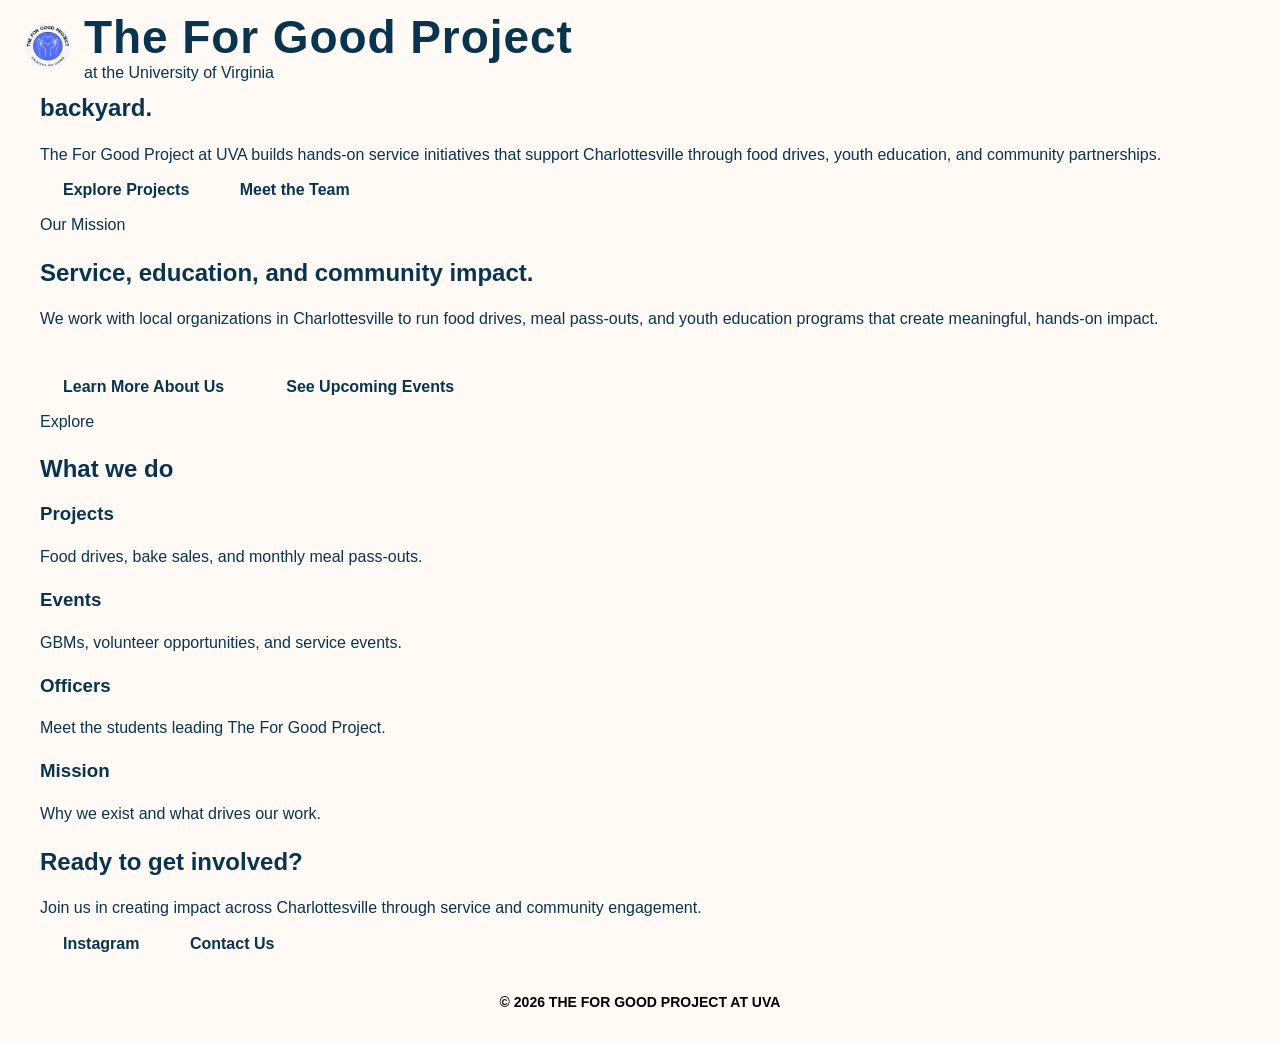
==== commit 5a23dd28: "Update links and comments in index.html" ====
--- a/index.html
+++ b/index.html
@@ -9,7 +9,7 @@
           content="The For Good Project at UVA is a student-led organization driving positive change in Charlottesville through service, education, and partnerships." />
 
     <link rel="canonical" href="https://forgoodprojectuva.github.io/" />
-    <link rel="stylesheet" href="css/styles.css" />
+    <link rel="stylesheet" href="/css/styles.css" />
 </head>
 
 <body>
@@ -18,7 +18,9 @@
 <header class="site-header">
     <div class="container header-inner">
         <a class="brand" href="/">
-            <img src="assets/brand/forgood-logo.png" alt="For Good logo" style="height:48px;width:48px;border-radius:50%;object-fit:contain;" />
+            <img src="/assets/brand/forgood-logo.png"
+                 alt="For Good logo"
+                 style="height:48px;width:48px;border-radius:50%;object-fit:contain;" />
             <div class="brand-meta">
                 <div class="brand-name">The For Good Project</div>
                 <div class="brand-tagline">at the University of Virginia</div>
@@ -26,19 +28,19 @@
         </a>
 
         <nav class="site-nav">
-            <a class="nav-link" href="/">Home</a>
+            <a class="nav-link nav-link--active" href="/">Home</a>
             <a class="nav-link" href="/projects/">Projects</a>
             <a class="nav-link" href="/events/">Events</a>
-            <a class="nav-link" href="/team/">Team</a>
+            <a class="nav-link" href="/officers/">Officers</a>
             <a class="nav-link" href="/about/">Mission</a>
-            <a class="nav-link nav-link--cta" href="/team/#contact">Get Involved</a>
+            <a class="nav-link nav-link--cta" href="/officers/#contact">Get Involved</a>
         </nav>
     </div>
 </header>
 
 <main>
 
-<!-- ── HERO ── -->
+<!-- HERO -->
 <section class="hero">
     <div class="container">
         <div class="hero__inner">
@@ -57,7 +59,7 @@
 
                 <div class="hero__actions">
                     <a class="btn btn--primary" href="/projects/">Explore Projects</a>
-                    <a class="btn btn--outline" href="/team/">Meet the Team</a>
+                    <a class="btn btn--outline" href="/officers/">Meet the Team</a>
                 </div>
             </div>
 
@@ -66,7 +68,7 @@
     </div>
 </section>
 
-<!-- ── QUICK OVERVIEW (replaces full sections) ── -->
+<!-- MISSION -->
 <section class="mission">
     <div class="container">
         <p class="section-eyebrow">Our Mission</p>
@@ -83,7 +85,7 @@
     </div>
 </section>
 
-<!-- ── FEATURED LINKS ── -->
+<!-- EXPLORE -->
 <section class="projects">
     <div class="container">
         <p class="section-eyebrow">Explore</p>
@@ -105,10 +107,10 @@
                 </p>
             </a>
 
-            <a class="project-card" href="/team/">
-                <h3 class="project-card__title">Team</h3>
+            <a class="project-card" href="/officers/">
+                <h3 class="project-card__title">Officers</h3>
                 <p class="project-card__text">
-                    Meet the students running The For Good Project.
+                    Meet the students leading The For Good Project.
                 </p>
             </a>
 
@@ -123,7 +125,7 @@
     </div>
 </section>
 
-<!-- ── CTA ── -->
+<!-- CTA -->
 <section class="cta">
     <div class="container">
         <h2 class="cta__title">Ready to get involved?</h2>
@@ -140,7 +142,7 @@
 
 </main>
 
-<!-- ── FOOTER ── -->
+<!-- FOOTER -->
 <footer class="site-footer">
     <div class="container footer-inner">
         <span class="footer-copy">© <span id="year"></span> The For Good Project at UVA</span>
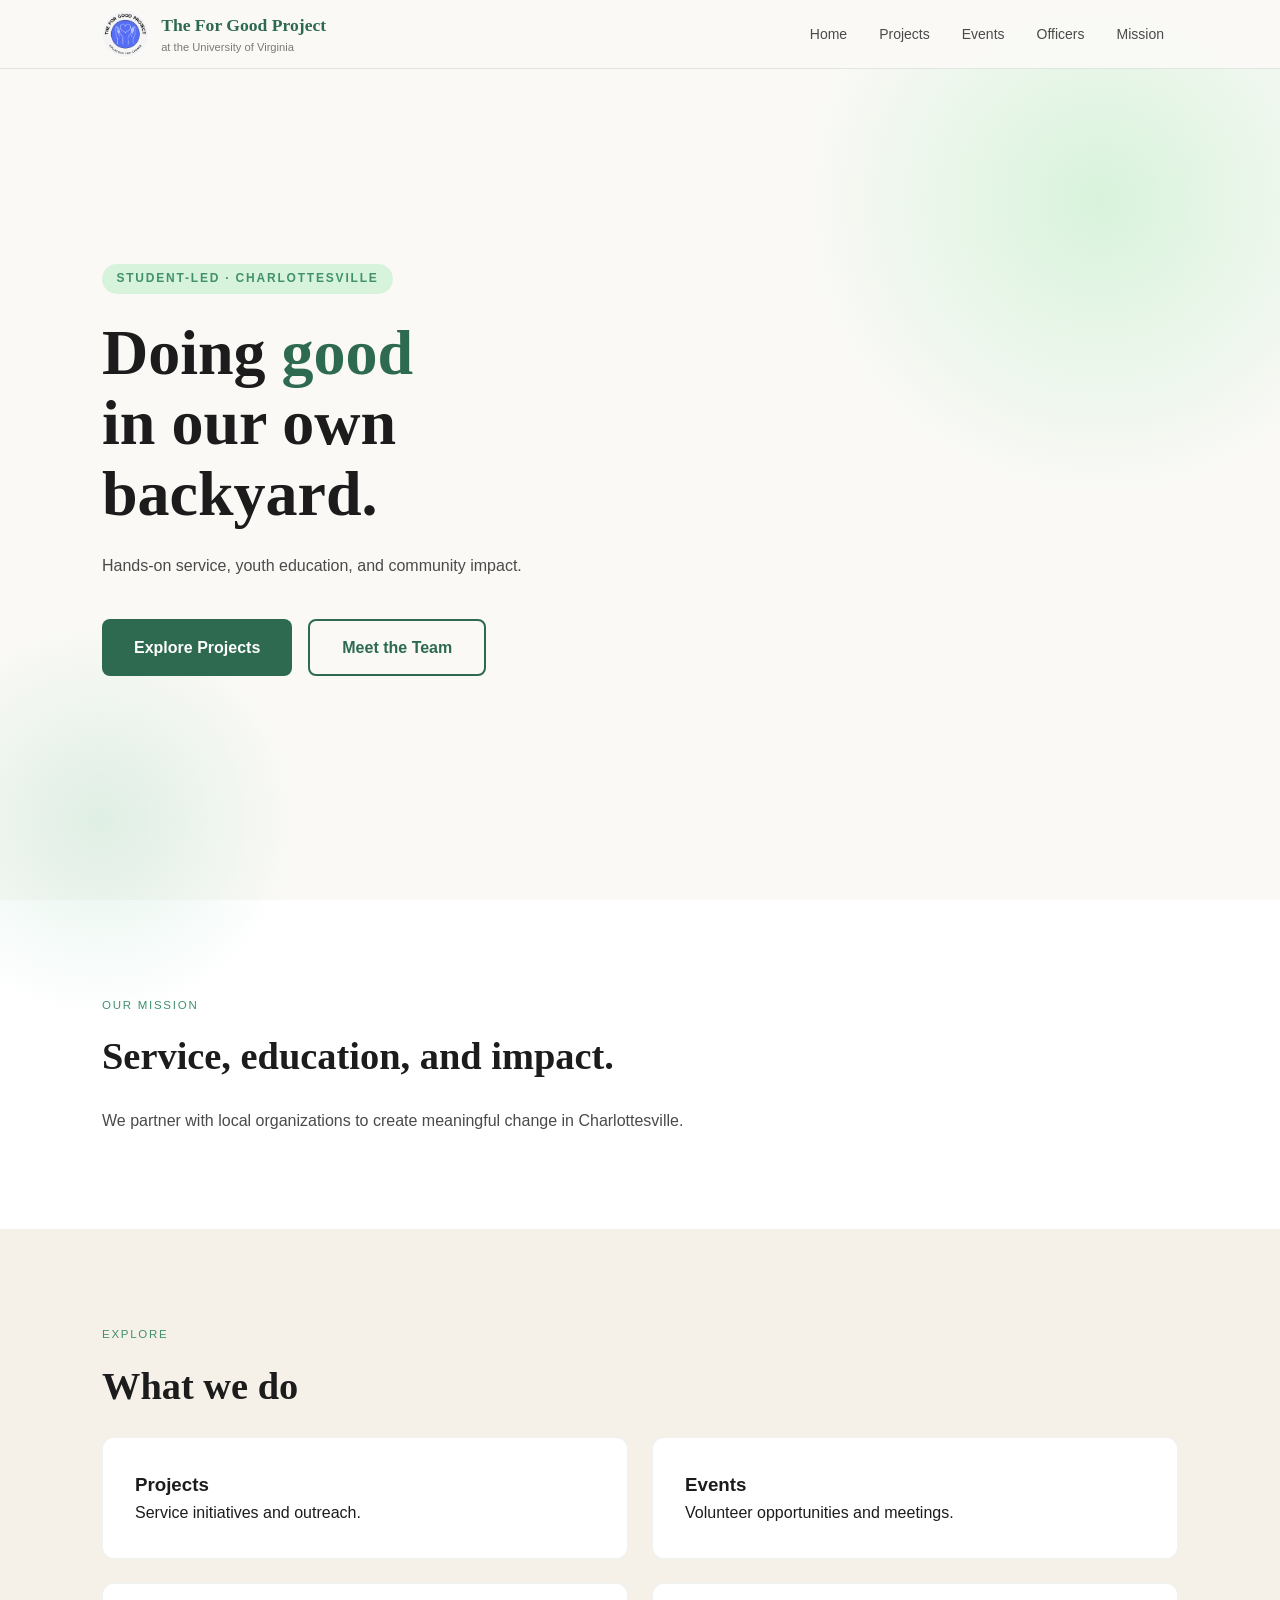
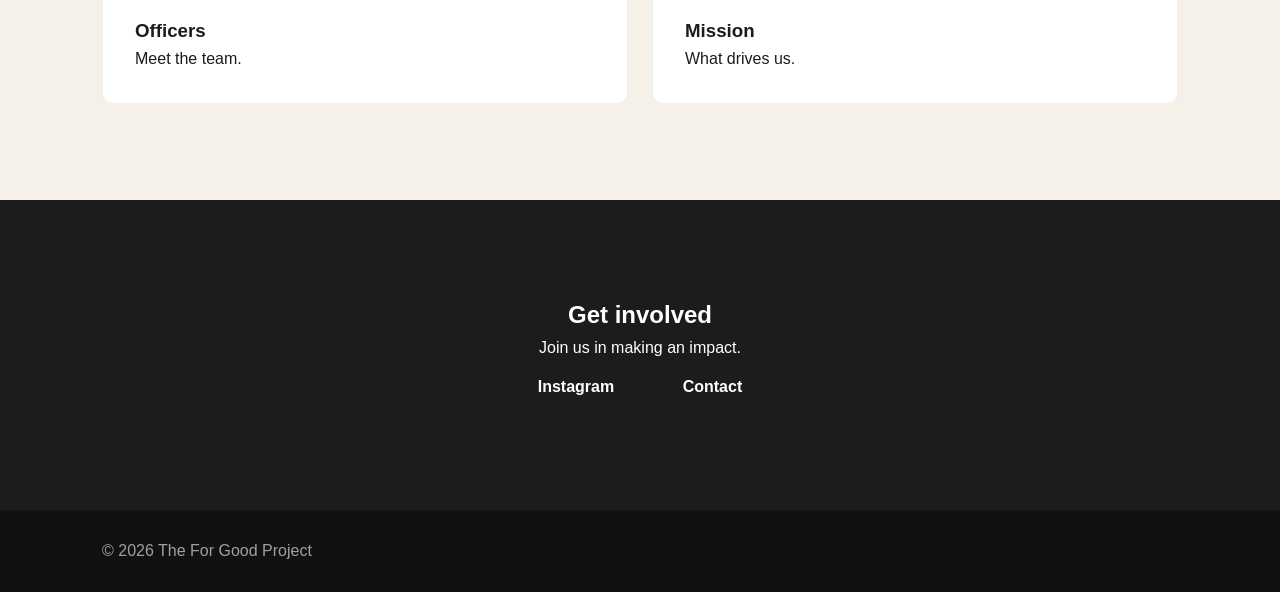
==== commit cb2b2ce8: "Refactor index.html for clarity and conciseness Updated the title and description in the head sectio" ====
--- a/index.html
+++ b/index.html
@@ -3,25 +3,18 @@
 <head>
     <meta charset="utf-8" />
     <meta name="viewport" content="width=device-width, initial-scale=1" />
-    <title>The For Good Project at UVA | Community Service at UVA</title>
+    <title>The For Good Project at UVA</title>
 
-    <meta name="description"
-          content="The For Good Project at UVA is a student-led organization driving positive change in Charlottesville through service, education, and partnerships." />
-
-    <link rel="canonical" href="https://forgoodprojectuva.github.io/" />
     <link rel="stylesheet" href="/css/styles.css" />
 </head>
 
 <body>
 
-<!-- ── HEADER ── -->
 <header class="site-header">
     <div class="container header-inner">
         <a class="brand" href="/">
-            <img src="/assets/brand/forgood-logo.png"
-                 alt="For Good logo"
-                 style="height:48px;width:48px;border-radius:50%;object-fit:contain;" />
-            <div class="brand-meta">
+            <img src="/assets/brand/forgood-logo.png" style="height:48px;border-radius:50%;" />
+            <div>
                 <div class="brand-name">The For Good Project</div>
                 <div class="brand-tagline">at the University of Virginia</div>
             </div>
@@ -31,126 +24,97 @@
             <a class="nav-link nav-link--active" href="/">Home</a>
             <a class="nav-link" href="/projects/">Projects</a>
             <a class="nav-link" href="/events/">Events</a>
-            <a class="nav-link" href="/officers/">Officers</a>
+            <a class="nav-link" href="/about/officers/">Officers</a>
             <a class="nav-link" href="/about/">Mission</a>
-            <a class="nav-link nav-link--cta" href="/officers/#contact">Get Involved</a>
         </nav>
     </div>
 </header>
 
 <main>
 
-<!-- HERO -->
 <section class="hero">
-    <div class="container">
-        <div class="hero__inner">
-            <div>
-                <span class="hero__eyebrow">Student-Led · Charlottesville, VA</span>
+    <div class="container hero__inner">
+        <div>
+            <span class="hero__eyebrow">Student-Led · Charlottesville</span>
 
-                <h1 class="hero__title">
-                    Doing <span class="accent">good</span><br>
-                    in our own<br>
-                    <span class="accent-warm">backyard.</span>
-                </h1>
+            <h1 class="hero__title">
+                Doing <span class="accent">good</span><br>
+                in our own backyard.
+            </h1>
 
-                <p class="hero__subtitle">
-                    The For Good Project at UVA builds hands-on service initiatives that support Charlottesville through food drives, youth education, and community partnerships.
-                </p>
+            <p class="hero__subtitle">
+                Hands-on service, youth education, and community impact.
+            </p>
 
-                <div class="hero__actions">
-                    <a class="btn btn--primary" href="/projects/">Explore Projects</a>
-                    <a class="btn btn--outline" href="/officers/">Meet the Team</a>
-                </div>
+            <div class="hero__actions">
+                <a class="btn btn--primary" href="/projects/">Explore Projects</a>
+                <a class="btn btn--outline" href="/about/officers/">Meet the Team</a>
             </div>
-
-            <div class="hero__visual" aria-hidden="true"></div>
         </div>
     </div>
 </section>
 
-<!-- MISSION -->
 <section class="mission">
     <div class="container">
         <p class="section-eyebrow">Our Mission</p>
-        <h2 class="section-title">Service, education, and community impact.</h2>
-
+        <h2 class="section-title">Service, education, and impact.</h2>
         <p class="section-body">
-            We work with local organizations in Charlottesville to run food drives, meal pass-outs, and youth education programs that create meaningful, hands-on impact.
+            We partner with local organizations to create meaningful change in Charlottesville.
         </p>
-
-        <div style="margin-top:2rem; display:flex; gap:1rem; flex-wrap:wrap;">
-            <a class="btn btn--primary" href="/about/">Learn More About Us</a>
-            <a class="btn btn--outline" href="/events/">See Upcoming Events</a>
-        </div>
     </div>
 </section>
 
-<!-- EXPLORE -->
 <section class="projects">
     <div class="container">
         <p class="section-eyebrow">Explore</p>
         <h2 class="section-title">What we do</h2>
 
         <div class="projects__grid">
-
             <a class="project-card" href="/projects/">
-                <h3 class="project-card__title">Projects</h3>
-                <p class="project-card__text">
-                    Food drives, bake sales, and monthly meal pass-outs.
-                </p>
+                <h3>Projects</h3>
+                <p>Service initiatives and outreach.</p>
             </a>
 
             <a class="project-card" href="/events/">
-                <h3 class="project-card__title">Events</h3>
-                <p class="project-card__text">
-                    GBMs, volunteer opportunities, and service events.
-                </p>
+                <h3>Events</h3>
+                <p>Volunteer opportunities and meetings.</p>
             </a>
 
-            <a class="project-card" href="/officers/">
-                <h3 class="project-card__title">Officers</h3>
-                <p class="project-card__text">
-                    Meet the students leading The For Good Project.
-                </p>
+            <a class="project-card" href="/about/officers/">
+                <h3>Officers</h3>
+                <p>Meet the team.</p>
             </a>
 
             <a class="project-card" href="/about/">
-                <h3 class="project-card__title">Mission</h3>
-                <p class="project-card__text">
-                    Why we exist and what drives our work.
-                </p>
+                <h3>Mission</h3>
+                <p>What drives us.</p>
             </a>
-
         </div>
     </div>
 </section>
 
-<!-- CTA -->
 <section class="cta">
     <div class="container">
-        <h2 class="cta__title">Ready to get involved?</h2>
-        <p class="cta__text">
-            Join us in creating impact across Charlottesville through service and community engagement.
-        </p>
+        <h2 class="cta__title">Get involved</h2>
+        <p class="cta__text">Join us in making an impact.</p>
 
         <div class="cta__actions">
             <a class="btn btn--light" href="https://www.instagram.com/theforgoodproject" target="_blank">Instagram</a>
-            <a class="btn btn--ghost" href="mailto:bdm5ba@virginia.edu">Contact Us</a>
+            <a class="btn btn--ghost" href="mailto:forgoodproject@virginia.edu">Contact</a>
         </div>
     </div>
 </section>
 
 </main>
 
-<!-- FOOTER -->
 <footer class="site-footer">
     <div class="container footer-inner">
-        <span class="footer-copy">© <span id="year"></span> The For Good Project at UVA</span>
+        © <span id="year"></span> The For Good Project
     </div>
 </footer>
 
 <script>
-    document.getElementById('year').textContent = new Date().getFullYear();
+document.getElementById("year").textContent = new Date().getFullYear();
 </script>
 
 </body>
--- a/css/styles.css
+++ b/css/styles.css
@@ -1,4313 +1,398 @@
-/* =========================================================
-   Frugal Innovations
-   ========================================================= */
-
-@import url('https://fonts.googleapis.com/css2?family=Inter:wght@400;500;600;700;800&display=swap');
-
-/* ---------- Design tokens ---------- */
-:root{
-    /* Brand / Wix colors */
-    --bg: #FFFAF6;
-    --panel: #08344E;
-    --accent: #E65925;
-
-    /* Typography */
-    /* --font: system-ui, -apple-system, "Segoe UI", Roboto, Helvetica, Arial, "Noto Sans", "Liberation Sans", sans-serif; */
-    --font: "Roboto", sans-serif;
-
-    /* Supporting colors */
-    --text: #08344E;
-    --muted: rgba(8, 52, 78, 0.78);
-    --muted2: rgba(8, 52, 78, 0.65);
-    --border: rgba(8, 52, 78, 0.14);
-
-    /* Layout */
-    --header-h: 92px;
-    --max: 1200px;
-    --pad: 24px;
-
-    /* Full-bleed split sizing (Wix-ish) */
-    --gutter: clamp(28px, 7vw, 140px);
-    --split-pad: clamp(88px, 7.5vw, 140px);
-    --split-min-h: clamp(700px, 78vh, 900px);
-
-    /* Cards / mats */
-    --card-bg: #C7D1D5;
-    --mat: rgba(127, 182, 204, 0.65);
-}
-
-/* ---------- Base reset ---------- */
-*{ box-sizing: border-box; }
-html, body{ height: 100%; }
-
-body{
+/* ─────────────────────────────────────────────
+   RESET & BASE
+──────────────────────────────────────────── */
+
+*, *::before, *::after {
+    box-sizing: border-box;
     margin: 0;
-    background: var(--bg);
-    color: var(--text);
-    font-family: var(--font);
-}
-
-button, input, textarea, select{ font: inherit; }
-a{ color: inherit; text-decoration: none; }
-img{ display: block; max-width: 100%; height: auto; }
-
-p{ margin: 0; line-height: 1.65; }
-strong{ font-weight: 800; }
-
-/* ---------- Layout helpers ---------- */
-.container{
-    width: min(var(--max), 100% - 2*var(--pad));
+    padding: 0;
+}
+
+:root {
+    --green:       #2d6a4f;
+    --green-mid:   #40916c;
+    --green-light: #74c69d;
+    --green-pale:  #d8f3dc;
+
+    --cream:       #faf9f6;
+    --warm-white:  #f5f0e8;
+
+    --charcoal:    #1c1c1c;
+    --mid:         #4a4a4a;
+    --muted:       #7a7a7a;
+
+    --accent:      #e76f51;
+
+    --font-display: 'Playfair Display', Georgia, serif;
+    --font-body:    'DM Sans', sans-serif;
+
+    --radius: 12px;
+    --container: 1140px;
+}
+
+html {
+    scroll-behavior: smooth;
+}
+
+body {
+    font-family: var(--font-body);
+    background: var(--cream);
+    color: var(--charcoal);
+    line-height: 1.6;
+    overflow-x: hidden;
+}
+
+.container {
+    max-width: var(--container);
     margin: 0 auto;
-}
-
-.page{
-    padding-top: calc(var(--header-h) + var(--promo-h, 0px));
-}
-
-.sr-only{
-    position: absolute;
-    width: 1px; height: 1px;
-    padding: 0; margin: -1px;
-    overflow: hidden;
-    clip: rect(0,0,0,0);
-    white-space: nowrap;
-    border: 0;
-}
-
-/* ---------- Shared typography helpers ---------- */
-.title-xl{
-    margin: 0 0 34px;
-    font-size: clamp(50px, 5.3vw, 76px);
-    letter-spacing: -0.02em;
-    font-weight: 800;
-    color: var(--text);
-}
-.title-xl--light{ color: #fff; }
-
-.title-lg{
-    margin: 0 0 18px;
-    font-size: clamp(34px, 3.1vw, 44px);
-    letter-spacing: -0.01em;
-    font-weight: 800;
-    color: var(--text);
-}
-.title-lg--light{ color: #fff; }
-
-.accent{
-    color: var(--accent);
-    font-weight: 650;
-}
-
-/* ---------- Buttons ---------- */
-.btn{
-    display: inline-flex;
-    align-items: center;
-    justify-content: center;
-    padding: 12px 22px;
-    border-radius: 999px;
-    font-weight: 750;
-    border: 1px solid transparent;
-}
-.btn.primary{
-    background: var(--panel);
-    color: #fff;
-}
-
-.btn:hover{
-    transform: translateY(-1px);
-}
-
-/* =========================================================
-   Header + Nav
-   ========================================================= */
-.site-header{
+    padding: 0 2rem;
+}
+
+img {
+    display: block;
+    max-width: 100%;
+}
+
+a {
+    color: inherit;
+    text-decoration: none;
+}
+
+/* ─────────────────────────────────────────────
+   HEADER
+──────────────────────────────────────────── */
+
+.site-header {
     position: fixed;
     top: 0; left: 0; right: 0;
-    height: var(--header-h);
-    background: var(--bg);
-    z-index: 1000;
-}
-
-/* Targets your .container.header-inner element */
-.site-header .header-inner{
-    width: calc(100% - 2*var(--pad));
-    max-width: none;
-    margin: 0 auto;
-
-    height: 100%;
+    z-index: 100;
+    background: rgba(250, 249, 246, 0.95);
+    backdrop-filter: blur(8px);
+    border-bottom: 1px solid rgba(45, 106, 79, 0.12);
+}
+
+.header-inner {
     display: flex;
     align-items: center;
     justify-content: space-between;
-    gap: 18px;
-}
-
-/* Brand */
-.brand{
-    display: flex;
-    align-items: center;
-    gap: 12px;
-}
-
-.brand-mark{ height: 70px; width: auto; }
-
-.brand-name{
-    font-size: 46px;
-    font-weight: 800;
-    letter-spacing: 0.02em;
-}
-
-.brand-meta--inline{
-    display: flex;
-    align-items: center;
-    gap: 12px;
-}
-
-.brand-tagline--inline{
-    margin-top: 0;
-    line-height: 1.1;
-    max-width: 170px;
-}
-
-/* Nav */
-.site-nav{
-    display: flex;
-    align-items: center;
-    gap: 22px;
-}
-
-.nav-link{
-    padding: 10px 4px;
-    font-weight: 650;
+    height: 68px;
+}
+
+.brand {
+    display: flex;
+    align-items: center;
+    gap: 0.75rem;
+}
+
+.brand-name {
+    font-family: var(--font-display);
+    font-weight: 700;
+    color: var(--green);
+    font-size: 1.1rem;
+}
+
+.brand-tagline {
+    font-size: 0.7rem;
     color: var(--muted);
 }
 
-.nav-link.active{ color: var(--accent); }
-.nav-link:hover{ color: var(--text); }
-
-/* Dropdown */
-.nav-dropdown{ position: relative; }
-
-.dropdown-panel{
-    display: none;
-    position: absolute;
-    top: 100%;
-    left: 0;
-    margin-top: 10px;
-    min-width: 180px;
-    background: var(--bg);
-    border: 1px solid var(--border);
-    border-radius: 14px;
-    padding: 8px;
-    z-index: 2000;
-}
-
-.dropdown-panel::before{
+.site-nav {
+    display: flex;
+    gap: 0.25rem;
+}
+
+.nav-link {
+    font-size: 0.875rem;
+    font-weight: 500;
+    color: var(--mid);
+    padding: 0.5rem 0.875rem;
+    border-radius: 6px;
+    transition: 0.2s;
+}
+
+.nav-link:hover {
+    background: var(--green-pale);
+    color: var(--green);
+}
+
+.nav-link--cta {
+    background: var(--green);
+    color: white !important;
+    padding: 0.5rem 1.25rem;
+}
+
+.nav-link--cta:hover {
+    background: var(--green-mid);
+}
+
+/* ─────────────────────────────────────────────
+   HERO
+──────────────────────────────────────────── */
+
+.hero {
+    min-height: 100vh;
+    display: flex;
+    align-items: center;
+    padding: 120px 0 80px;
+    position: relative;
+}
+
+.hero::before {
     content: "";
     position: absolute;
-    left: 0;
-    right: 0;
-    top: -10px;
-    height: 10px;
-}
-
-.nav-dropdown:hover .dropdown-panel,
-.nav-dropdown:focus-within .dropdown-panel{
-    display: block;
-}
-
-.dropdown-link{
-    display: block;
-    padding: 10px 10px;
-    border-radius: 10px;
-    font-weight: 650;
-    color: var(--muted);
-}
-.dropdown-link:hover{ background: rgba(8,52,78,0.05); }
-
-.nav-dropdown.open .dropdown-panel{ display: block; }
-
-.nav-dropdown--right .dropdown-panel{
-    left: auto;
-    right: 0;
-}
-
-/* Mobile menu button */
-.nav-toggle{
-    display: none;
-    border: 1px solid var(--border);
-    background: var(--bg);
-    border-radius: 12px;
-    padding: 8px 10px;
-    font-size: 18px;
-}
-
-/* =========================================================
-   Promo banner
-   ========================================================= */
-
-:root{
-    --promo-h: 0px;
-    --promo-min-h: 52px;
-    --promo-close-size: 34px;
-    --promo-close-offset: 10px;
-}
-
-/* Adds space under fixed header only when banner exists */
-body.has-promo{
-    --promo-h: 0px;
-}
-
-/* Banner shell */
-.promo-banner{
-    position: fixed;
-    top: var(--header-h);
-    left: 0;
-    right: 0;
-    z-index: 999;
-
-    background: var(--accent);
-    color: #fff;
-    border-top: 1px solid rgba(255,255,255,0.12);
-
-    transform: translateY(-100%);
-    opacity: 0;
-    pointer-events: none;
-    transition: transform 260ms ease, opacity 260ms ease;
-}
-
-/* Visible state */
-body.has-promo .promo-banner{
-    transform: translateY(0);
-    opacity: 1;
-    pointer-events: auto;
-}
-
-/* Inner layout */
-.promo-banner-inner{
-    min-height: var(--promo-min-h);
-    display: flex;
-    align-items: center;
-    justify-content: space-between;
-    gap: 18px;
-    padding-top: 8px;
-    padding-bottom: 8px;
-
-    /* leaves room for the close button on the far right */
-    padding-right: calc(var(--promo-close-size) + 20px);
-}
-
-/* Text */
-.promo-banner-text{
-    margin: 0;
-    min-width: 0;
-    flex: 1;
-
-    font-size: 15px;
-    line-height: 1.35;
-    font-weight: 650;
-    color: rgba(255,255,255,0.96);
-}
-
-/* Right-side action group */
-.promo-banner-actions{
-    display: flex;
-    align-items: center;
-    gap: 10px;
-    flex-shrink: 0;
+    top: -100px;
+    right: -120px;
+    width: 600px;
+    height: 600px;
+    background: radial-gradient(circle, var(--green-pale), transparent 70%);
+    border-radius: 50%;
+}
+
+.hero::after {
+    content: "";
+    position: absolute;
+    bottom: -120px;
+    left: -100px;
+    width: 400px;
+    height: 400px;
+    background: radial-gradient(circle, rgba(116,198,157,0.2), transparent 70%);
+    border-radius: 50%;
+}
+
+.hero__inner {
+    display: grid;
+    grid-template-columns: 1fr 1fr;
+    gap: 4rem;
+    align-items: center;
+    position: relative;
+    z-index: 2;
+}
+
+.hero__eyebrow {
+    display: inline-block;
+    font-size: 0.75rem;
+    font-weight: 600;
+    letter-spacing: 0.15em;
+    text-transform: uppercase;
+    color: var(--green-mid);
+    background: var(--green-pale);
+    padding: 0.35rem 0.9rem;
+    border-radius: 999px;
+    margin-bottom: 1.5rem;
+}
+
+.hero__title {
+    font-family: var(--font-display);
+    font-size: clamp(2.8rem, 5vw, 4.2rem);
+    line-height: 1.1;
+    margin-bottom: 1.5rem;
+}
+
+.hero__title .accent {
+    color: var(--green);
+}
+
+.hero__subtitle {
+    color: var(--mid);
+    max-width: 480px;
+    margin-bottom: 2.5rem;
+}
+
+.hero__actions {
+    display: flex;
+    gap: 1rem;
     flex-wrap: wrap;
 }
 
-/* Links / buttons */
-.promo-banner-link{
+/* ─────────────────────────────────────────────
+   BUTTONS
+──────────────────────────────────────────── */
+
+.btn {
     display: inline-flex;
     align-items: center;
-    justify-content: center;
-    flex-shrink: 0;
-
-    padding: 8px 14px;
-    border-radius: 999px;
-    background: #fff;
-    color: var(--panel);
-
-    font-size: 14px;
-    font-weight: 800;
-    white-space: nowrap;
-
-    transition: transform 120ms ease, opacity 120ms ease;
-}
-
-.promo-banner-link:hover{
-    transform: translateY(-1px);
-    opacity: 0.96;
-}
-
-/* Close button pinned to far right */
-.promo-banner-close{
-    position: absolute;
-    top: 50%;
-    right: var(--promo-close-offset);
-    transform: translateY(-50%);
-
-    width: var(--promo-close-size);
-    height: var(--promo-close-size);
-    border: 0;
-    border-radius: 999px;
+    gap: 0.5rem;
+    padding: 0.875rem 2rem;
+    border-radius: 8px;
+    font-weight: 600;
+    cursor: pointer;
+    transition: 0.2s;
+    border: none;
+}
+
+.btn:hover {
+    transform: translateY(-2px);
+}
+
+.btn--primary {
+    background: var(--green);
+    color: white;
+}
+
+.btn--primary:hover {
+    background: var(--green-mid);
+}
+
+.btn--outline {
+    border: 2px solid var(--green);
+    color: var(--green);
     background: transparent;
-    color: #fff;
-
-    display: inline-flex;
-    align-items: center;
-    justify-content: center;
-
-    font-size: 24px;
-    line-height: 1;
-    cursor: pointer;
-    opacity: 0.9;
-
-    transition: background 120ms ease, opacity 120ms ease, transform 120ms ease;
-}
-
-.promo-banner-close:hover{
-    background: rgba(255,255,255,0.14);
-    opacity: 1;
-    transform: translateY(-50%);
-}
-
-.promo-banner-close:focus-visible{
-    outline: 2px solid rgba(255,255,255,0.9);
-    outline-offset: 2px;
-}
-
-/* Mobile */
-@media (max-width: 700px){
-    .promo-banner-inner{
-        min-height: auto;
-        display: grid;
-        grid-template-columns: 1fr;
-        grid-template-areas:
-            "text"
-            "actions"
-            "nav";
-        align-items: start;
-        gap: 6px;
-        padding-top: 10px;
-        padding-bottom: 10px;
-        padding-right: calc(var(--promo-close-size) + 18px);
-    }
-
-    .promo-banner-text{
-        grid-area: text;
-        padding-right: 8px;
-    }
-
-    .promo-banner-actions{
-        grid-area: actions;
-        display: flex;
-        justify-self: start;
-        justify-content: flex-start;
-        gap: 8px;
-        flex-wrap: wrap;
-        max-width: 100%;
-    }
-
-    .promo-banner-link{
-        font-size: 13px;
-        padding: 7px 12px;
-        max-width: 100%;
-        white-space: nowrap;
-    }
-
-    .promo-banner-nav{
-        grid-area: nav;
-        display: flex;
-        align-items: center;
-        justify-self: start;
-        gap: 8px;
-    }
-
-    .promo-banner-close{
-        top: 12px;
-        right: var(--promo-close-offset);
-        transform: none;
-    }
-
-    .promo-banner-close:hover{
-        transform: none;
-    }
-}
-
-.promo-banner-inner{
-    min-height: var(--promo-min-h);
-    display: grid;
-    grid-template-columns: auto 1fr auto;
-    align-items: center;
-    gap: 18px;
-    padding-top: 8px;
-    padding-bottom: 8px;
-    padding-right: calc(var(--promo-close-size) + 20px);
-}
-
-.promo-banner-nav{
-    display: flex;
-    align-items: center;
-    gap: 10px;
-    flex-shrink: 0;
-}
-
-.promo-banner-dots{
-    display: flex;
-    align-items: center;
-    gap: 8px;
-}
-
-.promo-dot{
-    width: 9px;
-    height: 9px;
-    border: 0;
-    border-radius: 999px;
-    background: rgba(255,255,255,0.45);
-    padding: 0;
-    cursor: pointer;
-    transition: transform 120ms ease, background 120ms ease, opacity 120ms ease;
-}
-
-.promo-dot.is-active{
-    background: #fff;
-    transform: scale(1.15);
-}
-
-.promo-dot:hover{
-    background: rgba(255,255,255,0.8);
-}
-
-.promo-banner-arrow{
-    width: 28px;
-    height: 28px;
-    border: 0;
-    border-radius: 999px;
-    background: rgba(255,255,255,0.14);
-    color: #fff;
-    display: inline-flex;
-    align-items: center;
-    justify-content: center;
-    font-size: 18px;
-    line-height: 1;
-    cursor: pointer;
-    transition: background 120ms ease, transform 120ms ease;
-}
-
-.promo-banner-arrow:hover{
-    background: rgba(255,255,255,0.22);
-    transform: translateY(-1px);
-}
-
-/*
-@media (max-width: 900px) and (min-width: 701px){
-    .promo-banner-inner{
-        grid-template-columns: 1fr;
-        align-items: flex-start;
-        gap: 8px;
-    }
-
-    .promo-banner-nav{ order: 2; }
-    .promo-banner-text{ order: 1; }
-    .promo-banner-actions{ order: 3; }
-}
-*/
-
-/* =========================================================
-   Homepage
-   ========================================================= */
-.mainpage-section-heading{
-    max-width: 720px;
-}
-
-.mainpage-section-heading--center{
-    margin-left: auto;
-    margin-right: auto;
+}
+
+.btn--outline:hover {
+    background: var(--green-pale);
+}
+
+/* ─────────────────────────────────────────────
+   SECTIONS
+──────────────────────────────────────────── */
+
+section {
+    padding: 96px 0;
+}
+
+.section-eyebrow {
+    font-size: 0.72rem;
+    text-transform: uppercase;
+    letter-spacing: 0.15em;
+    color: var(--green-mid);
+    margin-bottom: 0.75rem;
+}
+
+.section-title {
+    font-family: var(--font-display);
+    font-size: clamp(1.8rem, 3vw, 2.6rem);
+    margin-bottom: 1.25rem;
+}
+
+.section-body {
+    color: var(--mid);
+    max-width: 600px;
+}
+
+/* ─────────────────────────────────────────────
+   MISSION
+──────────────────────────────────────────── */
+
+.mission {
+    background: white;
+}
+
+.mission__inner {
+    display: grid;
+    grid-template-columns: 1fr 1fr;
+    gap: 5rem;
+}
+
+.mission__quote {
+    font-family: var(--font-display);
+    font-style: italic;
+    color: var(--green);
+    border-left: 4px solid var(--green-light);
+    padding-left: 1.5rem;
+}
+
+/* ─────────────────────────────────────────────
+   PILLARS
+──────────────────────────────────────────── */
+
+.pillars {
+    background: var(--green);
+    color: white;
+}
+
+.pillars__grid {
+    display: grid;
+    grid-template-columns: repeat(3, 1fr);
+    gap: 2rem;
+    margin-top: 3rem;
+}
+
+.pillar-card {
+    background: rgba(255,255,255,0.08);
+    border-radius: var(--radius);
+    padding: 2rem;
+}
+
+/* ─────────────────────────────────────────────
+   PROJECTS
+──────────────────────────────────────────── */
+
+.projects {
+    background: var(--warm-white);
+}
+
+.projects__grid {
+    display: grid;
+    grid-template-columns: repeat(2, 1fr);
+    gap: 1.5rem;
+}
+
+.project-card {
+    background: white;
+    border-radius: var(--radius);
+    padding: 2rem;
+    border: 1px solid rgba(45,106,79,0.08);
+}
+
+/* ─────────────────────────────────────────────
+   TEAM
+──────────────────────────────────────────── */
+
+.team {
+    background: var(--cream);
+}
+
+.team__grid {
+    display: grid;
+    grid-template-columns: repeat(4, 1fr);
+    gap: 1.25rem;
+}
+
+.team-card {
+    background: white;
+    border-radius: var(--radius);
+    padding: 1.5rem;
     text-align: center;
 }
 
-.mainpage-section-heading__eyebrow{
-    margin: 0 0 12px;
-    color: var(--accent);
-    font-size: 13px;
-    font-weight: 800;
-    letter-spacing: 0.12em;
-    text-transform: uppercase;
-}
-
-.mainpage-section-heading__eyebrow--light{
-    color: rgba(255,255,255,0.76);
-}
-
-.mainpage-section-heading__title{
-    margin: 0;
-    color: var(--text);
-    font-size: clamp(34px, 4vw, 58px);
-    line-height: 1.08;
-    font-weight: 800;
-    letter-spacing: -0.02em;
-}
-
-.mainpage-btn{
-    display: inline-flex;
-    align-items: center;
-    justify-content: center;
-    min-height: 48px;
-    padding: 12px 22px;
-    border-radius: 999px;
-    border: 1px solid transparent;
-    font-weight: 750;
-    transition: transform 120ms ease, background 120ms ease, border-color 120ms ease, color 120ms ease;
-}
-
-.mainpage-btn:hover{
-    transform: translateY(-1px);
-}
-
-.mainpage-btn--light{
-    background: #fff;
-    color: var(--panel);
-    border-color: #fff;
-}
-
-.mainpage-btn--outline{
-    background: transparent;
-    color: #fff;
-    border-color: rgba(255,255,255,0.82);
-}
-
-.mainpage-btn--outline:hover{
-    background: rgba(255,255,255,0.08);
-}
-
-/* ---------- Hero ---------- */
-
-.mainpage-hero{
-    padding: 0;
-}
-
-.mainpage-hero__inner{
-    width: 100%;
-    max-width: none;
-    margin: 0;
-    padding: 0;
-    display: grid;
-    grid-template-columns: 1fr 1fr;
-    gap: 0;
-    align-items: stretch;
-}
-
-.mainpage-hero__content{
-    position: relative;
-    max-width: 720px;
-    padding-top: clamp(200px, 10vh, 200px);
-    padding-right: clamp(28px, 4vw, 90px);
-    padding-left: clamp(140px, 7vw, 200px);
-}
-
-.mainpage-hero__title{
-    margin: 0 0 16px;
-    font-size: clamp(58px, 5.2vw, 80px);
-    line-height: 0.98;
-    letter-spacing: -0.01em;
-    font-weight: 500;
-}
-
-.mainpage-hero__subtitle{
-    margin: 0 0 18px;
-    color: var(--muted);
-    font-weight: 650;
-    line-height: 1.7;
-    max-width: 56ch;
-}
-
-.mainpage-hero__media{
-    background: var(--panel);
-    min-height: clamp(860px, 72vh, 860px);
-    display: flex;
-    overflow: hidden;
-    align-items: center;
-    justify-content: center;
-    padding: 0;
-}
-
-.mainpage-hero__image{
-    width: 100%;
-    height: 100%;
-    object-fit: contain;
-    object-position: center;
-}
-
-/* ---------- Intro ---------- */
-
-.mainpage-intro{
-    padding: clamp(78px, 8vw, 120px) 0;
-}
-
-.mainpage-intro__top{
-    display: grid;
-    grid-template-columns: 1.02fr 0.98fr;
-    gap: clamp(28px, 4vw, 56px);
-    align-items: start;
-}
-
-.mainpage-intro__copy p{
-    color: var(--muted);
-    font-size: 20px;
-    line-height: 1.8;
-    margin-top: 64px;
-}
-
-.mainpage-intro__copy p + p{
-    margin-top: 18px;
-}
-
-.mainpage-intro__stats{
-    margin-top: 32px;
-    display: grid;
-    grid-template-columns: repeat(3, minmax(0, 1fr));
-    gap: 22px;
-}
-
-.mainpage-stat-card{
-    background: #fff;
-    border: 1px solid var(--border);
-    border-radius: 22px;
-    padding: 26px 24px;
-    box-shadow: 0 12px 28px rgba(8, 52, 78, 0.06);
-}
-
-.mainpage-stat-card__label{
-    margin: 0 0 10px;
-    color: var(--accent);
-    font-size: 13px;
-    font-weight: 800;
-    letter-spacing: 0.1em;
-    text-transform: uppercase;
-}
-
-.mainpage-stat-card__title{
-    margin: 0 0 12px;
-    color: var(--text);
-    font-size: 24px;
-    line-height: 1.15;
-    font-weight: 800;
-}
-
-.mainpage-stat-card__text{
-    margin: 0;
-    color: var(--muted);
-    line-height: 1.75;
-}
-
-/* ---------- Values ---------- */
-
-.mainpage-values{
-    padding: clamp(70px, 8vw, 110px) 0;
-    background: rgba(8, 52, 78, 0.04);
-}
-
-.mainpage-values__grid{
-    margin-top: 32px;
-    display: grid;
-    grid-template-columns: repeat(3, minmax(0, 1fr));
-    gap: 22px;
-}
-
-.mainpage-value-card{
-    background: #fff;
-    border: 1px solid var(--border);
-    border-top: 4px solid var(--accent);
-    border-radius: 22px;
-    padding: 28px 24px;
-    box-shadow: 0 12px 28px rgba(8, 52, 78, 0.05);
-}
-
-.mainpage-value-card__title{
-    margin: 0 0 12px;
-    color: var(--text);
-    font-size: 26px;
-    line-height: 1.15;
-    font-weight: 800;
-}
-
-.mainpage-value-card__text{
-    margin: 0;
-    color: var(--muted);
-    line-height: 1.8;
-}
-
-/* ---------- Process ---------- */
-
-.mainpage-process{
-    background: var(--panel);
-    color: #fff;
-    padding: clamp(70px, 8vw, 110px) 0;
-}
-
-.mainpage-process__grid{
-    display: grid;
-    grid-template-columns: 0.95fr 1.05fr;
-    gap: clamp(28px, 4vw, 56px);
-    align-items: start;
-}
-
-.mainpage-process__title{
-    margin: 0;
-    font-size: clamp(34px, 4vw, 58px);
-    line-height: 1.08;
-    font-weight: 800;
-    letter-spacing: -0.02em;
-    color: #fff;
-}
-
-.mainpage-process__text{
-    margin: 18px 0 0;
-    color: rgba(255,255,255,0.86);
-    font-size: 18px;
-    line-height: 1.8;
-    max-width: 40ch;
-}
-
-.mainpage-process__steps{
-    display: grid;
-    grid-template-columns: repeat(2, minmax(0, 1fr));
-    gap: 20px;
-}
-
-.mainpage-step-card{
-    background: rgba(255,255,255,0.08);
-    border: 1px solid rgba(255,255,255,0.14);
-    border-radius: 22px;
-    padding: 24px 22px;
-}
-
-.mainpage-step-card__number{
-    margin: 0 0 14px;
-    color: rgba(255,255,255,0.62);
-    font-size: 13px;
-    font-weight: 800;
-    letter-spacing: 0.14em;
-    text-transform: uppercase;
-}
-
-.mainpage-step-card__title{
-    margin: 0 0 10px;
-    color: #fff;
-    font-size: 24px;
-    line-height: 1.15;
-    font-weight: 800;
-}
-
-.mainpage-step-card__text{
-    margin: 0;
-    color: rgba(255,255,255,0.84);
-    line-height: 1.75;
-}
-
-/* ---------- Highlights ---------- */
-
-.mainpage-highlights{
-    padding: clamp(70px, 8vw, 110px) 0;
-}
-
-.mainpage-highlights__grid{
-    margin-top: 32px;
-    display: grid;
-    grid-template-columns: repeat(2, minmax(0, 1fr));
-    gap: 24px;
-}
-
-.mainpage-highlight-card{
-    background: #fff;
-    border: 1px solid var(--border);
-    border-radius: 24px;
-    overflow: hidden;
-    box-shadow: 0 12px 28px rgba(8, 52, 78, 0.08);
-    display: flex;
-    flex-direction: column;
-    height: 100%;
-}
-
-.mainpage-highlight-card__media{
-    aspect-ratio: 16 / 10;
-    background: rgba(8, 52, 78, 0.05);
-}
-
-.mainpage-highlight-card__media img{
-    width: 100%;
-    height: 100%;
-    object-fit: cover;
-    display: block;
-}
-
-.mainpage-highlight-card__body{
-    padding: 24px;
-    display: flex;
-    flex-direction: column;
-    gap: 12px;
-    height: 100%;
-}
-
-.mainpage-highlight-card__title{
-    margin: 0;
-    color: var(--text);
-    font-size: 28px;
-    line-height: 1.12;
-    font-weight: 800;
-}
-
-.mainpage-highlight-card__text{
-    margin: 0;
-    color: var(--muted);
-    line-height: 1.75;
-}
-
-.mainpage-card-link{
-    margin-top: auto;
-    color: var(--accent);
-    font-weight: 800;
-    text-decoration: underline;
-    text-underline-offset: 3px;
-}
-
-/* ---------- CTA ---------- */
-
-.mainpage-cta{
-    background: var(--accent);
-    color: #fff;
-    padding: clamp(54px, 7vw, 84px) 0;
-}
-
-.mainpage-cta__inner{
-    max-width: 900px;
+/* ─────────────────────────────────────────────
+   CTA
+──────────────────────────────────────────── */
+
+.cta {
+    background: var(--charcoal);
     text-align: center;
-}
-
-.mainpage-cta__eyebrow{
-    margin: 0 0 10px;
-    color: rgba(255,255,255,0.82);
-    font-size: 13px;
-    font-weight: 800;
-    letter-spacing: 0.12em;
-    text-transform: uppercase;
-}
-
-.mainpage-cta__title{
-    margin: 0;
-    font-size: clamp(36px, 4vw, 62px);
-    line-height: 1.02;
-    font-weight: 800;
-    letter-spacing: -0.02em;
-}
-
-.mainpage-cta__text{
-    margin: 16px auto 0;
-    max-width: 760px;
-    color: rgba(255,255,255,0.88);
-    line-height: 1.75;
-    font-size: 18px;
-}
-
-.mainpage-cta__actions{
-    margin-top: 26px;
-    display: flex;
-    justify-content: center;
-    gap: 14px;
-    flex-wrap: wrap;
-}
-
-/* ---------- Responsive ---------- */
-
-@media (max-width: 980px){
-    .mainpage-hero__inner,
-    .mainpage-intro__top,
-    .mainpage-process__grid,
-    .mainpage-highlights__grid{
+    color: white;
+    padding: 96px 0;
+}
+
+/* ─────────────────────────────────────────────
+   FOOTER
+──────────────────────────────────────────── */
+
+.site-footer {
+    background: #111;
+    color: rgba(255,255,255,0.6);
+    padding: 28px 0;
+}
+
+/* ─────────────────────────────────────────────
+   RESPONSIVE
+──────────────────────────────────────────── */
+
+@media (max-width: 900px) {
+    .hero__inner,
+    .mission__inner {
         grid-template-columns: 1fr;
     }
 
-    .mainpage-hero__content{
-        padding-top: 24px;
-        padding-left: var(--pad);
-        padding-right: var(--pad);
-        padding-bottom: 8px;
-        max-width: none;
-    }
-
-    .mainpage-hero__media{
-        min-height: 420px;
-    }
-
-    .mainpage-intro__stats,
-    .mainpage-values__grid,
-    .mainpage-process__steps{
+    .pillars__grid,
+    .projects__grid {
         grid-template-columns: 1fr;
     }
 
-    .mainpage-process__text{
-        max-width: none;
+    .team__grid {
+        grid-template-columns: repeat(2, 1fr);
     }
 }
-
-@media (max-width: 700px){
-    .mainpage-cta__actions{
-        flex-direction: column;
-        align-items: stretch;
-    }
-}
-
-/* =========================================================
-   Contact section (strip)
-   ========================================================= */
-.contact-section{
-    background: var(--panel);
-    padding: clamp(50px, 9vw, 90px) 0;
-}
-
-.contact-strip{
-    width: min(var(--max), 100% - 2*var(--pad));
-    margin: 0 auto;
-    background: var(--bg);
-    border-radius: 18px;
-    padding: clamp(26px, 3.2vw, 44px) clamp(22px, 3vw, 46px);
-
-    display: grid;
-    grid-template-columns: 1fr auto;
-    align-items: center;
-    gap: 22px;
-}
-
-.contact-strip-left{
-    display: grid;
-    gap: 10px;
-}
-
-.contact-line{
-    color: rgba(8,52,78,0.82);
-    font-weight: 650;
-}
-
-.contact-link:hover{
-    text-decoration: underline;
-    text-underline-offset: 3px;
-}
-
-.contact-strip-right{
-    display: flex;
-    align-items: center;
-    justify-content: flex-end;
-    gap: 14px;
-    padding-left: 22px;
-    border-left: 1px solid rgba(8,52,78,0.18);
-}
-
-.social-icon{
-    width: 42px;
-    height: 42px;
-    border-radius: 10px;
-    display: inline-flex;
-    align-items: center;
-    justify-content: center;
-    background: rgba(8,52,78,0.06);
-    border: 1px solid rgba(8,52,78,0.14);
-    transition: transform 120ms ease, background 120ms ease;
-    padding: 0;
-    overflow: hidden;
-}
-
-.social-icon:hover{
-    transform: translateY(-1px);
-    background: rgba(8,52,78,0.10);
-}
-
-.social-icon img{
-    width: 100%;
-    height: 100%;
-    object-fit: contain;
-    transform: scale(1);
-    display: block;
-}
-
-/* =========================================================
-   Footer
-   ========================================================= */
-.site-footer{padding: 28px 0 34px; }
-
-.footer-inner{
-    display: grid;
-    gap: 10px;                     /* tighter spacing between lines */
-    justify-items: center;
-    text-align: center;
-    padding: 0 var(--pad);         /* small side padding */
-}
-
-.footer-copy{
-    color: rgba(0,0,0,1);
-    font-weight: 800;
-    font-size: 14px;
-    text-transform: uppercase;
-}
-
-.footer-disclaimer{
-    margin: 0;
-    max-width: 2000px;
-    color: rgba(0,0,0,1);
-    font-size: 14px;               /* readable but not huge */
-    line-height: 1.65;
-}
-
-/* =========================================================
-   Projects Page
-   ========================================================= */
-
-.projects-page{
-    background: var(--bg);
-}
-
-.projects-eyebrow{
-    margin: 0 0 12px;
-    color: var(--accent);
-    font-size: 13px;
-    font-weight: 800;
-    letter-spacing: 0.12em;
-    text-transform: uppercase;
-}
-
-.projects-eyebrow--light{
-    color: rgba(255,255,255,0.76);
-}
-
-.projects-section-title{
-    margin: 0;
-    color: var(--text);
-    font-size: clamp(28px, 4vw, 48px);
-    line-height: 1.08;
-    font-weight: 800;
-    letter-spacing: -0.02em;
-    max-width: 1000px;
-    padding: clamp(16px, 6vw, 16px) 0;
-}
-
-.projects-section-title--light{
-    color: #fff;
-}
-
-.projects-btn-accent,
-.projects-btn-outline{
-    display: inline-flex;
-    align-items: center;
-    justify-content: center;
-    padding: 12px 24px;
-    border-radius: 999px;
-    font-weight: 750;
-    transition: transform 120ms ease, background 120ms ease, color 120ms ease, border-color 120ms ease;
-}
-
-.projects-btn-accent:hover{
-    transform: translateY(-1px);
-}
-.projects-btn-outline:hover{
-    transform: translateY(-1px);
-    background: rgba(255, 255, 255, 0.08);
-}
-
-.projects-btn-accent{
-    background: var(--accent);
-    color: #fff;
-    border: 1px solid var(--accent);
-}
-
-.projects-btn-outline{
-    background: transparent;
-    color: #fff;
-    border: 1px solid rgba(255,255,255,0.82);
-}
-
-/* ---------- Hero ---------- */
-
-.projects-hero{
-    background: var(--panel);
-    color: #fff;
-    text-align: center;
-    padding: clamp(84px, 11vw, 146px) 0;
-}
-
-.projects-hero__inner{
-    max-width: 1200px;
-}
-
-.projects-hero__title{
-    margin: 0;
-    font-size: clamp(44px, 6vw, 84px);
-    line-height: 1.02;
-    font-weight: 800;
-    letter-spacing: -0.02em;
-}
-
-.projects-hero__sub{
-    margin: 16px auto 0;
-    max-width: 760px;
-    font-size: clamp(18px, 2vw, 24px);
-    line-height: 1.7;
-    color: rgba(255,255,255,0.88);
-}
-
-.projects-hero__actions{
-    display: flex;
-    justify-content: center;
-    gap: 14px;
-    flex-wrap: wrap;
-    margin-top: 28px;
-}
-
-/* ---------- Intro ---------- */
-
-.projects-intro{
-    padding: clamp(64px, 8vw, 108px) 0;
-}
-
-.projects-intro__grid{
-    display: grid;
-    grid-template-columns: 1.60fr 0.95fr;
-    gap: clamp(28px, 4vw, 56px);
-    align-items: center; /* was: start */
-}
-
-.projects-intro__copy p{
-    color: var(--muted);
-    font-size: 18px;
-    line-height: 1.75;
-}
-
-.projects-intro__copy p + p{
-    margin-top: 18px;
-}
-
-.projects-intro__card{
-    max-width: 560px;
-    width: 100%;
-    justify-self: end;
-    background: #fff;
-    border: 1px solid var(--border);
-    border-radius: 18px;
-    padding: 28px 26px;
-    box-shadow: 0 12px 28px rgba(0,0,0,0.08);
-}
-
-.projects-intro__card h3{
-    margin: 0 0 12px;
-    color: var(--text);
-    font-size: 28px;
-    font-weight: 800;
-    line-height: 1.2;
-}
-
-.projects-intro__card p{
-    margin: 0;
-    color: var(--muted);
-    font-size: 16px;
-    line-height: 1.75;
-}
-
-/* ---------- Project features ---------- */
-
-.projects-feature{
-    padding: clamp(64px, 8vw, 108px) 0;
-}
-
-.projects-feature--tint{
-    background: rgba(8, 52, 78, 0.04);
-}
-
-.projects-feature__grid{
-    display: grid;
-    grid-template-columns: 1.05fr 0.95fr;
-    gap: clamp(28px, 4vw, 56px);
-    align-items: center;
-}
-
-.projects-feature--reverse .projects-feature__copy{
-    order: 2;
-}
-
-.projects-feature--reverse .projects-feature__media{
-    order: 1;
-}
-
-.projects-feature__title{
-    margin: 0;
-    color: var(--text);
-    font-size: clamp(34px, 4vw, 58px);
-    line-height: 1.08;
-    font-weight: 800;
-    letter-spacing: -0.02em;
-}
-
-.projects-feature__copy p:last-child{
-    margin: 18px 0 0;
-    color: var(--muted);
-    font-size: 18px;
-    line-height: 1.8;
-}
-
-.projects-feature__media img{
-    width: 100%;
-    min-height: 420px;
-    border-radius: 18px;
-    box-shadow: 0 16px 40px rgba(0,0,0,0.10);
-    object-fit: cover;
-    display: block;
-}
-
-/* ---------- Timeline ---------- */
-
-.projects-timeline{
-    background: var(--panel);
-    color: #fff;
-    padding: clamp(64px, 8vw, 108px) 0;
-}
-
-.projects-timeline__grid{
-    display: grid;
-    grid-template-columns: 0.95fr 1.05fr;
-    gap: clamp(28px, 4vw, 56px);
-    align-items: center;
-}
-
-.projects-timeline__copy p:last-child{
-    margin: 18px 0 0;
-    color: rgba(255,255,255,0.86);
-    font-size: 18px;
-    line-height: 1.75;
-}
-
-.projects-timeline__frame{
-    background: #fff;
-    border: 3px solid var(--text);
-    border-radius: 10px;
-    box-shadow: 0 16px 40px rgba(0,0,0,0.14);
-    overflow: hidden;
-}
-
-.projects-timeline__img{
-    display: block;
-    width: 100%;
-    height: auto;
-}
-
-/* ---------- CTA ---------- */
-
-.projects-cta{
-    background: var(--accent);
-    color: #fff;
-    padding: clamp(54px, 7vw, 84px) 0;
-    text-align: center;
-}
-
-.projects-cta__title{
-    margin: 0;
-    font-size: clamp(34px, 4vw, 58px);
-    line-height: 1.08;
-    font-weight: 800;
-    letter-spacing: -0.02em;
-}
-
-.projects-cta__actions{
-    margin-top: 22px;
-    display: flex;
-    justify-content: center;
-    gap: 14px;
-    flex-wrap: wrap;
-}
-
-/* ---------- Responsive ---------- */
-
-@media (max-width: 900px){
-    .projects-intro__grid,
-    .projects-feature__grid,
-    .projects-timeline__grid{
-        grid-template-columns: 1fr;
-    }
-
-    .projects-feature--reverse .projects-feature__copy,
-    .projects-feature--reverse .projects-feature__media{
-        order: initial;
-    }
-
-    .projects-feature__media img{
-        min-height: 280px;
-    }
-}
-
-@media (max-width: 700px){
-
-    .projects-hero__actions,
-    .projects-cta__actions{
-        flex-direction: column;
-        align-items: stretch;
-    }
-}
-
-/* =========================================================
-   Make-A-Thon Pages
-   ========================================================= */
-
-.makeathon-page{
-    background: var(--bg);
-}
-
-.makeathon-section{
-    padding: clamp(64px, 8vw, 108px) 0;
-}
-
-.makeathon-section--tint{
-    background: rgba(8, 52, 78, 0.04);
-}
-
-.makeathon-section--dark{
-    background: var(--panel);
-    color: #fff;
-}
-
-.makeathon-eyebrow{
-    margin: 0 0 12px;
-    color: var(--accent);
-    font-size: 13px;
-    font-weight: 800;
-    letter-spacing: 0.12em;
-    text-transform: uppercase;
-}
-
-.makeathon-eyebrow--light{
-    color: rgba(255,255,255,0.76);
-}
-
-.makeathon-copy{
-    max-width: 860px;
-}
-
-.makeathon-copy p{
-    color: var(--muted);
-    font-size: 18px;
-    line-height: 1.75;
-}
-
-.makeathon-copy--light p{
-    color: rgba(255,255,255,0.86);
-}
-
-.makeathon-btn-light,
-.makeathon-btn-accent,
-.makeathon-btn-outline{
-    display: inline-flex;
-    align-items: center;
-    justify-content: center;
-    padding: 12px 22px;
-    border-radius: 999px;
-    font-weight: 750;
-    transition: transform 120ms ease, background 120ms ease, color 120ms ease, border-color 120ms ease;
-}
-
-.makeathon-btn-light:hover,
-.makeathon-btn-accent:hover{
-    transform: translateY(-1px);
-}
-.makeathon-btn-outline:hover{
-    transform: translateY(-1px);
-    background: rgba(255, 255, 255, 0.08);
-}
-
-.makeathon-btn-light{
-    background: #fff;
-    color: var(--panel);
-    border: 1px solid #fff;
-}
-
-.makeathon-btn-accent{
-    background: var(--accent);
-    color: #fff;
-    border: 1px solid var(--accent);
-}
-
-.makeathon-btn-outline{
-    background: transparent;
-    color: #fff;
-    border: 1px solid rgba(255,255,255,0.82);
-}
-
-/* ---------- Landing hero ---------- */
-
-.makeathon-hero{
-    background:
-            var(--panel);
-            /* linear-gradient(rgba(8, 52, 78, 0.88), rgba(8, 52, 78, 0.88)),
-            url("/assets/make-a-thon/makeathon-main.jpg") center / cover no-repeat; */
-    color: #fff;
-    text-align: center;
-    padding: clamp(84px, 11vw, 146px) 0;
-}
-
-.makeathon-hero__inner{
-    max-width: 1500px;
-}
-
-.makeathon-hero__title{
-    margin: 0;
-    font-size: clamp(42px, 6vw, 84px);
-    line-height: 1.02;
-    font-weight: 800;
-    letter-spacing: -0.02em;
-}
-
-.makeathon-hero__subtitle{
-    margin: 16px auto 0;
-    max-width: 760px;
-    font-size: clamp(18px, 2vw, 26px);
-    line-height: 1.6;
-    color: rgba(255,255,255,0.88);
-}
-
-.makeathon-hero__actions{
-    display: flex;
-    justify-content: center;
-    gap: 14px;
-    flex-wrap: wrap;
-    margin-top: 28px;
-}
-
-.makeathon-facts{
-    background: var(--accent);
-    color: #fff;
-}
-
-.makeathon-facts__row{
-    display: flex;
-    justify-content: center;
-    flex-wrap: wrap;
-    gap: 18px;
-    padding: 18px 0;
-    font-weight: 800;
-    text-align: center;
-}
-
-.makeathon-facts__row span:not(:last-child)::after{
-    content: "|";
-    margin-left: 18px;
-    color: rgba(255,255,255,0.6);
-}
-
-/* ---------- Overview ---------- */
-
-.makeathon-overview{
-    padding: clamp(64px, 8vw, 108px) 0;
-}
-
-.makeathon-overview__grid{
-    display: grid;
-    grid-template-columns: 1.05fr 0.95fr;
-    gap: clamp(28px, 4vw, 56px);
-    align-items: center;
-}
-
-.makeathon-overview__copy p{
-    color: var(--muted);
-    font-size: 18px;
-    line-height: 1.75;
-}
-
-.makeathon-overview__copy p + p{
-    margin-top: 18px;
-}
-
-.makeathon-overview__media img{
-    width: 100%;
-    border-radius: 18px;
-    box-shadow: 0 16px 40px rgba(0,0,0,0.10);
-    object-fit: cover;
-}
-
-.makeathon-callout{
-    margin-top: 24px;
-    padding: 18px 20px;
-    background: rgba(8, 52, 78, 0.05);
-    border-left: 4px solid var(--accent);
-    border-radius: 0 14px 14px 0;
-    color: var(--text);
-    font-weight: 750;
-    line-height: 1.6;
-}
-
-/* ---------- Shared card ---------- */
-
-.makeathon-card{
-    background: #fff;
-    border: 1px solid var(--border);
-    border-radius: 18px;
-    padding: 24px 22px;
-    box-shadow: 0 12px 28px rgba(0,0,0,0.08);
-}
-
-.makeathon-card h3{
-    margin: 0 0 12px;
-    font-size: 24px;
-    font-weight: 800;
-    color: var(--text);
-}
-
-.makeathon-card p{
-    margin: 0;
-    color: var(--muted);
-    line-height: 1.7;
-    font-size: 16px;
-}
-
-/* ---------- How it works ---------- */
-
-.makeathon-how{
-    background: rgba(8, 52, 78, 0.04);
-    padding: clamp(64px, 8vw, 108px) 0;
-}
-
-.makeathon-how__grid{
-    margin-top: 30px;
-    display: grid;
-    grid-template-columns: repeat(4, minmax(0, 1fr));
-    gap: 20px;
-}
-
-/* ---------- Audience ---------- */
-
-.makeathon-audience{
-    padding: clamp(64px, 8vw, 108px) 0;
-}
-
-.makeathon-audience__grid{
-    margin-top: 30px;
-    display: grid;
-    grid-template-columns: repeat(2, minmax(0, 1fr));
-    gap: 24px;
-}
-
-.makeathon-audience__card{
-    background: #fff;
-    border: 1px solid var(--border);
-    border-radius: 18px;
-    padding: 28px 26px;
-    box-shadow: 0 12px 28px rgba(0,0,0,0.08);
-}
-
-.makeathon-audience__card h3{
-    margin: 0 0 12px;
-    font-size: 30px;
-    color: var(--text);
-}
-
-.makeathon-audience__card ul{
-    margin: 0 0 18px 20px;
-    padding: 0;
-    color: var(--muted);
-    line-height: 1.85;
-    font-size: 17px;
-}
-
-.makeathon-audience__card a{
-    color: var(--accent);
-    font-weight: 800;
-}
-
-/* ---------- Timeline + inline split ---------- */
-
-.makeathon-timeline{
-    background: var(--panel);
-    color: #fff;
-    padding: clamp(64px, 8vw, 108px) 0;
-}
-
-.makeathon-timeline__grid,
-.makeathon-process,
-.makeathon-inline{
-    display: grid;
-    grid-template-columns: 1fr 1fr;
-    gap: clamp(28px, 4vw, 56px);
-    align-items: center;
-}
-
-.makeathon-timeline__copy p,
-.makeathon-inline__copy p{
-    color: rgba(255,255,255,0.86);
-    line-height: 1.75;
-    font-size: 18px;
-}
-
-.makeathon-inline__copy p{
-    color: var(--muted);
-}
-
-.makeathon-timeline__media img,
-.makeathon-process__media img,
-.makeathon-inline__media img{
-    width: 100%;
-    border-radius: 18px;
-    box-shadow: 0 16px 40px rgba(0,0,0,0.12);
-}
-
-.makeathon-mission{
-    padding: clamp(64px, 8vw, 108px) 0;
-}
-
-.makeathon-mission__copy{
-    max-width: 900px;
-}
-
-.makeathon-mission__copy p{
-    color: var(--muted);
-    font-size: 18px;
-    line-height: 1.8;
-}
-
-.makeathon-mission__copy p + p{
-    margin-top: 18px;
-}
-
-/* ---------- CTA ---------- */
-
-.makeathon-cta{
-    background: var(--accent);
-    color: #fff;
-    padding: clamp(54px, 7vw, 84px) 0;
-    text-align: center;
-}
-
-.makeathon-cta__title{
-    margin: 0;
-    font-size: clamp(34px, 4vw, 58px);
-    line-height: 1.08;
-    font-weight: 800;
-    letter-spacing: -0.02em;
-}
-
-.makeathon-cta__actions{
-    margin-top: 22px;
-    display: flex;
-    justify-content: center;
-    gap: 14px;
-    flex-wrap: wrap;
-}
-
-/* ---------- Subhero ---------- */
-
-.makeathon-subhero{
-    background: var(--panel);
-    color: #fff;
-    text-align: center;
-    padding: clamp(82px, 11vw, 110px) 0;
-}
-
-.makeathon-subhero--sponsor{
-    /* background: linear-gradient(180deg, var(--panel) 0%, #0d4668 100%); */
-    background: var(--panel);
-}
-
-.makeathon-subhero__inner{
-    max-width: 860px;
-}
-
-.makeathon-subhero__title{
-    margin: 0;
-    font-size: clamp(38px, 5vw, 70px);
-    line-height: 1.05;
-    font-weight: 800;
-    letter-spacing: -0.02em;
-}
-
-.makeathon-subhero__subtitle{
-    margin: 16px auto 0;
-    max-width: 760px;
-    font-size: 20px;
-    line-height: 1.65;
-    color: rgba(255,255,255,0.88);
-}
-
-.makeathon-subhero .makeathon-btn-accent{
-    margin-top: 26px;
-}
-
-/* ---------- Student page ---------- */
-
-.makeathon-join__grid{
-    margin-top: 30px;
-    display: grid;
-    grid-template-columns: repeat(4, minmax(0, 1fr));
-    gap: 20px;
-}
-
-.makeathon-process__list{
-    margin: 24px 0 0;
-    padding-left: 22px;
-    color: var(--muted);
-    font-size: 18px;
-    line-height: 1.9;
-}
-
-.makeathon-feature-list{
-    margin-top: 34px;
-    display: grid;
-    grid-template-columns: repeat(2, minmax(0, 1fr));
-    gap: 22px 34px;
-}
-
-.makeathon-feature-item{
-    padding-bottom: 18px;
-    border-bottom: 1px solid rgba(255,255,255,0.16);
-}
-
-.makeathon-feature-item h3{
-    margin: 0 0 8px;
-    color: #fff;
-    font-size: 24px;
-    font-weight: 800;
-}
-
-.makeathon-feature-item p{
-    margin: 0;
-    color: rgba(255,255,255,0.84);
-    line-height: 1.72;
-    font-size: 16px;
-}
-
-/* ---------- Sponsor page ---------- */
-
-.makeathon-metrics{
-    margin-top: 32px;
-    display: grid;
-    grid-template-columns: repeat(3, minmax(0, 1fr));
-    gap: 22px;
-}
-
-.makeathon-metrics__card{
-    background: var(--accent);
-    color: #fff;
-    border-radius: 18px;
-    padding: 26px 22px;
-    box-shadow: 0 12px 28px rgba(0,0,0,0.10);
-}
-
-.makeathon-metrics__card h3{
-    margin: 0 0 12px;
-    font-size: 28px;
-    line-height: 1.2;
-}
-
-.makeathon-metrics__card p{
-    margin: 0;
-    line-height: 1.72;
-    font-size: 16px;
-}
-
-.makeathon-sponsor-list{
-    margin-top: 32px;
-    display: grid;
-    gap: 18px;
-}
-
-.makeathon-sponsor-list__item{
-    display: grid;
-    grid-template-columns: 290px 1fr;
-    gap: 22px;
-    align-items: start;
-    padding: 22px 0;
-    border-bottom: 1px solid rgba(255,255,255,0.14);
-}
-
-.makeathon-sponsor-list__item h3{
-    margin: 0;
-    color: #fff;
-    font-size: 24px;
-    font-weight: 800;
-}
-
-.makeathon-sponsor-list__item p{
-    margin: 0;
-    color: rgba(255,255,255,0.84);
-    line-height: 1.74;
-    font-size: 16px;
-}
-
-.makeathon-involvement{
-    margin-top: 30px;
-    display: grid;
-    grid-template-columns: repeat(2, minmax(0, 1fr));
-    gap: 22px;
-}
-
-.makeathon-partners{
-    margin-top: 36px;
-    display: grid;
-    grid-template-columns: repeat(2, minmax(0, 1fr));
-    gap: 40px;
-}
-
-.makeathon-partner{
-    min-height: 240px;
-    padding: 34px 28px 28px;
-    border-radius: 24px;
-    background: rgba(255,255,255,0.22);
-    border: 1px solid rgba(255,255,255,0.12);
-
-    display: flex;
-    flex-direction: column;
-    align-items: center;
-    text-align: center;
-}
-
-.makeathon-partner__logo-wrap{
-    height: 140px;              /* same reserved logo space for every sponsor */
-    width: 100%;
-    display: flex;
-    align-items: center;
-    justify-content: center;
-    margin-bottom: 10px;
-}
-
-.makeathon-partner__logo{
-    max-width: min(280px, 85%);
-    max-height: 100%;
-    width: auto;
-    height: auto;
-    object-fit: contain;
-    display: block;
-}
-
-.makeathon-partner__name{
-    margin: auto 0 0;           /* pushes the name to the same bottom position */
-    font-size: 18px;
-    font-weight: 800;
-    color: #fff;
-}
-
-@media (max-width: 700px){
-    .makeathon-partners{
-        grid-template-columns: 1fr;
-    }
-}
-
-/* ---------- Responsive ---------- */
-
-@media (max-width: 1100px){
-    .makeathon-how__grid,
-    .makeathon-join__grid{
-        grid-template-columns: repeat(2, minmax(0, 1fr));
-    }
-
-    .makeathon-metrics{
-        grid-template-columns: 1fr;
-    }
-
-    .makeathon-partners{
-        grid-template-columns: repeat(2, minmax(0, 1fr));
-    }
-}
-
-@media (max-width: 900px){
-    .makeathon-overview__grid,
-    .makeathon-timeline__grid,
-    .makeathon-process,
-    .makeathon-inline,
-    .makeathon-feature-list,
-    .makeathon-involvement,
-    .makeathon-audience__grid{
-        grid-template-columns: 1fr;
-    }
-
-    .makeathon-sponsor-list__item{
-        grid-template-columns: 1fr;
-        gap: 8px;
-    }
-}
-
-@media (max-width: 700px){
-    .makeathon-how__grid,
-    .makeathon-join__grid,
-    .makeathon-involvement,
-    .makeathon-partners{
-        grid-template-columns: 1fr;
-    }
-
-    .makeathon-facts__row{
-        gap: 10px;
-    }
-
-    .makeathon-facts__row span:not(:last-child)::after{
-        display: none;
-    }
-
-    .makeathon-hero__actions,
-    .makeathon-cta__actions{
-        flex-direction: column;
-        align-items: stretch;
-    }
-}
-
-/* =========================================================
-   DONATE PAGE
-   ========================================================= */
-
-.donate-hero {
-    background: var(--panel);
-    color: #fff;
-    padding: 7rem 0 6rem;
-}
-
-.donate-hero__inner {
-    max-width: 920px;
-    margin: 0 auto;
-    text-align: center;
-}
-
-.donate-kicker,
-.donate-section-kicker {
-    margin: 0 0 0.9rem;
-    font-size: 0.72rem;
-    font-weight: 800;
-    letter-spacing: 0.16em;
-    text-transform: uppercase;
-    color: var(--accent);
-}
-
-.donate-kicker,
-.donate-section-kicker--light {
-    color: rgba(255, 255, 255, 0.82);
-}
-
-.donate-hero__title {
-    margin: 0;
-    font-size: clamp(2.5rem, 5.4vw, 4.9rem);
-    line-height: 0.98;
-    font-weight: 800;
-    letter-spacing: -0.03em;
-}
-
-.donate-hero__text {
-    max-width: 700px;
-    margin: 1.15rem auto 0;
-    color: rgba(255, 255, 255, 0.82);
-    font-size: 1.05rem;
-    line-height: 1.8;
-}
-
-.donate-hero__actions,
-.donate-cta__actions {
-    display: flex;
-    justify-content: center;
-    gap: 0.85rem;
-    flex-wrap: wrap;
-    margin-top: 1.8rem;
-}
-
-.donate-section {
-    padding: 5.5rem 0;
-}
-
-.donate-section--light {
-    background: var(--bg);
-}
-
-.donate-section--soft {
-    background: #f6f2ee;
-}
-
-.donate-section--navy {
-    background: var(--panel);
-}
-
-.donate-section-title {
-    margin: 0;
-    color: var(--text);
-    font-size: clamp(2rem, 4vw, 3.25rem);
-    line-height: 1.03;
-    font-weight: 800;
-    letter-spacing: -0.03em;
-    max-width: 24ch;
-}
-
-.donate-section-title--light {
-    color: #fff;
-}
-
-.donate-section-text {
-    margin: 1rem 0 0;
-    color: var(--muted);
-    line-height: 1.8;
-    max-width: 64ch;
-}
-
-.donate-section-text--light {
-    color: rgba(255, 255, 255, 0.82);
-}
-
-.donate-support-grid {
-    display: grid;
-    gap: 1.4rem;
-    margin-top: 2rem;
-    grid-template-columns: repeat(3, minmax(0, 1fr));
-}
-
-.donate-card {
-    background: #fff;
-    border: 1px solid var(--border);
-    border-radius: 20px;
-    box-shadow: 0 12px 28px rgba(8, 52, 78, 0.08);
-}
-
-.donate-card--option,
-.donate-card--support,
-.donate-card--collab {
-    display: flex;
-    flex-direction: column;
-    padding: 1.6rem;
-}
-
-.donate-card-kicker {
-    margin: 0 0 0.5rem;
-    color: var(--accent);
-    font-size: 0.72rem;
-    font-weight: 800;
-    letter-spacing: 0.14em;
-    text-transform: uppercase;
-}
-
-.donate-card-title {
-    margin: 0 0 0.5rem;
-    color: var(--text);
-    font-size: 1.7rem;
-    line-height: 1.05;
-    font-weight: 800;
-    letter-spacing: -0.02em;
-}
-
-.donate-card-title--small {
-    font-size: 1.32rem;
-}
-
-.donate-card-text {
-    margin: 0.9rem 0 1rem;
-    color: var(--muted);
-    line-height: 1.75;
-}
-
-.donate-btn {
-    display: inline-flex;
-    align-items: center;
-    justify-content: center;
-    min-height: 46px;
-    margin-top: auto;
-    padding: 0.82rem 1.2rem;
-    border: 1px solid transparent;
-    border-radius: 999px;
-    font-size: 0.96rem;
-    font-weight: 700;
-    text-decoration: none;
-    transition:
-            background-color 0.2s ease,
-            color 0.2s ease,
-            border-color 0.2s ease,
-            transform 0.2s ease,
-            box-shadow 0.2s ease;
-}
-
-.donate-btn:hover {
-    transform: translateY(-1px);
-}
-
-.donate-btn--full {
-    width: 100%;
-    margin-top: 1.2rem;
-}
-
-.donate-btn--accent {
-    background: var(--accent);
-    color: #fff;
-    box-shadow: 0 10px 24px rgba(230, 89, 37, 0.22);
-}
-
-.donate-btn--navy {
-    background: var(--panel);
-    color: #fff;
-}
-
-.donate-btn--outline-light {
-    background: transparent;
-    color: #fff;
-    border-color: rgba(255, 255, 255, 0.38);
-}
-
-.donate-btn--outline-light:hover,
-.donate-btn--outline-white:hover {
-    background: rgba(255, 255, 255, 0.08);
-}
-
-.donate-btn--outline-white {
-    background: transparent;
-    color: #fff;
-    border-color: rgba(255, 255, 255, 0.62);
-}
-
-.donate-card--collab .donate-btn {
-    margin-top: 1rem;
-}
-
-.donate-methods-layout {
-    display: grid;
-    gap: 1.4rem;
-    margin-top: 2rem;
-    grid-template-columns: minmax(280px, 0.8fr) minmax(0, 1.3fr);
-    align-items: start;
-}
-
-.donate-methods-list {
-    display: grid;
-    gap: 1rem;
-    align-content: start;
-}
-
-.donate-method-tab {
-    width: 100%;
-    padding: 1.35rem 1.4rem;
-    border: 1px solid var(--border);
-    border-radius: 20px;
-    background: #fff;
-    box-shadow: 0 12px 28px rgba(8, 52, 78, 0.08);
-    text-align: left;
-    cursor: pointer;
-    font: inherit;
-    color: inherit;
-    transition:
-            transform 0.2s ease,
-            border-color 0.2s ease,
-            box-shadow 0.2s ease,
-            background-color 0.2s ease;
-}
-
-.donate-method-tab:hover {
-    transform: translateY(-1px);
-}
-
-.donate-method-tab.is-active {
-    border-color: rgba(230, 89, 37, 0.42);
-    box-shadow:
-            0 12px 28px rgba(8, 52, 78, 0.08),
-            0 0 0 3px rgba(230, 89, 37, 0.10);
-}
-
-.donate-method-tab__title {
-    display: block;
-    margin: 0.5rem 0 0;
-    color: var(--text);
-    font-size: 1.55rem;
-    line-height: 1.05;
-    font-weight: 800;
-    letter-spacing: -0.02em;
-}
-
-.donate-method-tab__text {
-    display: block;
-    margin-top: 0.75rem;
-    color: var(--muted);
-    line-height: 1.65;
-}
-
-.donate-detail-card {
-    min-height: 0;
-    align-self: start;
-}
-
-.donate-detail-panel[hidden] {
-    display: none !important;
-}
-
-.donate-detail-panel--zelle {
-    display: grid;
-    grid-template-columns: minmax(0, 1fr) 220px;
-    column-gap: 1.5rem;
-    row-gap: 0.5rem;
-    align-items: start;
-}
-
-.donate-detail-panel--zelle .donate-card-kicker,
-.donate-detail-panel--zelle .donate-card-title {
-    grid-column: 1 / -1;
-    margin: 0;
-}
-
-.donate-card-text--zelle {
-    grid-column: 1 / 2;
-    max-width: 48ch;
-    margin: 0 0 0.1rem;
-}
-
-.donate-zelle-copy {
-    grid-column: 1 / 2;
-    display: grid;
-    gap: 0.5rem;
-    align-content: start;
-}
-
-.donate-zelle-block {
-    min-height: 40px;
-    display: flex;
-    flex-direction: column;
-    justify-content: center;
-}
-
-.donate-zelle-label {
-    margin: 0 0 0.12rem;
-    color: var(--text);
-    font-size: 0.98rem;
-    font-weight: 700;
-    line-height: 1.2;
-}
-
-.donate-zelle-value {
-    margin: 0;
-    color: var(--text);
-    font-size: 1.12rem;
-    font-weight: 500;
-    line-height: 1.35;
-    max-width: 34ch;
-}
-
-.donate-qr--side {
-    grid-column: 2 / 3;
-    grid-row: 3 / span 2;
-    margin: 0;
-    align-self: start;
-}
-
-.donate-qr--side img {
-    display: block;
-    width: 100%;
-    aspect-ratio: 1 / 1;
-    object-fit: contain;
-    border: 1px solid var(--border);
-    border-radius: 18px;
-    background: #fff;
-    padding: 0.35rem;
-}
-
-.donate-collab {
-    display: grid;
-    grid-template-columns: minmax(0, 1.25fr) minmax(320px, 0.8fr);
-    gap: 1.6rem;
-    align-items: center;
-}
-
-.donate-cta {
-    background: var(--accent);
-    padding: 4.75rem 0;
-}
-
-.donate-cta__inner {
-    text-align: center;
-}
-
-.donate-cta__title {
-    margin: 0;
-    color: #fff;
-    font-size: clamp(2.2rem, 4.4vw, 3.8rem);
-    line-height: 1;
-    font-weight: 800;
-    letter-spacing: -0.03em;
-}
-
-@media (max-width: 980px) {
-    .donate-methods-layout,
-    .donate-support-grid,
-    .donate-collab {
-        grid-template-columns: 1fr;
-    }
-
-    .donate-section-title {
-        max-width: none;
-    }
-}
-
-@media (max-width: 820px) {
-    .donate-detail-panel--zelle {
-        grid-template-columns: 1fr;
-    }
-
-    .donate-card-text--zelle,
-    .donate-zelle-copy,
-    .donate-qr--side {
-        grid-column: 1 / 2;
-        grid-row: auto;
-    }
-
-    .donate-qr--side {
-        max-width: 220px;
-    }
-}
-
-@media (max-width: 640px) {
-    .donate-hero {
-        padding: 5.5rem 0 4.75rem;
-    }
-
-    .donate-section {
-        padding: 4.25rem 0;
-    }
-
-    .donate-card--option,
-    .donate-card--support,
-    .donate-card--collab {
-        padding: 1.25rem;
-    }
-
-    .donate-hero__actions,
-    .donate-cta__actions {
-        flex-direction: column;
-    }
-
-    .donate-hero__actions .donate-btn,
-    .donate-cta__actions .donate-btn {
-        width: 100%;
-    }
-}
-
-/* =========================================================
-   Collaborations Page
-   ========================================================= */
-
-.collaborations-page{
-    background: var(--bg);
-}
-
-.collabs-eyebrow{
-    margin: 0 0 12px;
-    color: var(--accent);
-    font-size: 13px;
-    font-weight: 800;
-    letter-spacing: 0.12em;
-    text-transform: uppercase;
-}
-.collabs-eyebrow--light {
-    color: rgba(255, 255, 255, 0.76);
-}
-
-/* ---------- Hero ---------- */
-
-.collabs-hero{
-    background: var(--panel);
-    padding: clamp(52px, 7vw, 88px) 0;
-}
-
-.collabs-hero__inner{
-    display: flex;
-    justify-content: center;
-}
-
-.collabs-hero__card{
-    width: 100%;
-    max-width: 1000px;
-    text-align: center;
-    color: #fff;
-}
-
-.collabs-hero__title{
-    margin: 0;
-    color: #fff;
-    font-weight: 800;
-    letter-spacing: -0.02em;
-    font-size: clamp(42px, 6vw, 84px);
-    line-height: 1.02;
-}
-
-.collabs-hero__lead{
-    margin: 16px auto 0;
-    max-width: 760px;
-    color: rgba(255,255,255,0.88);
-    line-height: 1.7;
-    font-size: clamp(18px, 2vw, 24px);
-}
-
-.collabs-btn-accent{
-    display: inline-flex;
-    align-items: center;
-    justify-content: center;
-    padding: 12px 22px;
-    margin-top: 28px;
-    border-radius: 999px;
-    background: var(--accent);
-    color: #fff;
-    border: 1px solid var(--accent);
-    font-weight: 750;
-    text-decoration: none;
-    transition: transform 120ms ease, background 120ms ease, border-color 120ms ease;
-}
-
-.collabs-btn-accent:hover{
-    transform: translateY(-1px);
-}
-
-.collabs-hero__actions{
-    display: flex;
-    justify-content: center;
-    flex-wrap: wrap;
-    gap: 14px;
-}
-
-/* ---------- Partners section ---------- */
-
-.collabs-partners{
-    background: var(--bg);
-    padding: clamp(64px, 8vw, 108px) 0;
-}
-
-.partners{
-    max-width: 1100px;
-    margin: 0 auto;
-    display: grid;
-    gap: 28px;
-}
-
-.partner{
-    display: grid;
-    grid-template-columns: minmax(240px, 340px) 1fr;
-    grid-template-areas: "media body";
-    gap: clamp(22px, 4vw, 44px);
-    align-items: center;
-    padding: 28px;
-    background: #fff;
-    border: 1px solid var(--border);
-    border-radius: 20px;
-    box-shadow: 0 12px 28px rgba(0,0,0,0.08);
-}
-
-.partner__media{
-    grid-area: media;
-}
-
-.partner__body{
-    grid-area: body;
-}
-
-.partner--reverse{
-    grid-template-columns: 1fr minmax(240px, 340px);
-    grid-template-areas: "body media";
-}
-
-.partner__img{
-    width: 100%;
-    height: 240px;
-    display: block;
-    object-fit: contain;
-    border-radius: 16px;
-    background: rgba(8, 52, 78, 0.04);
-    padding: 14px;
-}
-
-.partner__title{
-    margin: 0 0 12px;
-    color: var(--text);
-    font-weight: 800;
-    font-size: clamp(28px, 3vw, 40px);
-    line-height: 1.1;
-    letter-spacing: -0.02em;
-}
-
-.partner__text{
-    margin: 0;
-    color: var(--muted);
-    line-height: 1.75;
-    font-size: 18px;
-    max-width: 700px;
-}
-
-/* ---------- Responsive ---------- */
-
-@media (max-width: 900px){
-    .partner,
-    .partner--reverse{
-        grid-template-columns: 1fr;
-        grid-template-areas:
-            "media"
-            "body";
-        gap: 20px;
-    }
-
-    .partner__img{
-        height: 220px;
-    }
-}
-
-@media (max-width: 700px){
-    .collabs-hero{
-        padding: clamp(40px, 5vw, 64px) 0;
-    }
-
-    .partner{
-        padding: 22px;
-    }
-
-    .partner__img{
-        height: 190px;
-    }
-
-    .partner__text{
-        font-size: 17px;
-    }
-}
-
-/* =========================================================
-   Events Page — Dark vertical card + ONE light image frame
-   ========================================================= */
-.events-eyebrow{
-    margin: 0 0 12px;
-    color: var(--accent);
-    font-size: 13px;
-    font-weight: 800;
-    letter-spacing: 0.12em;
-    text-transform: uppercase;
-}
-
-.events-eyebrow--light{
-    color: rgba(255,255,255,0.76);
-}
-
-.events-hero{
-    background: var(--panel);
-    color: #fff;
-    padding: clamp(42px, 6vw, 78px) 0;
-    text-align: center;
-}
-.events-hero__inner{ max-width: 920px; }
-.events-hero__title{
-    margin: 0;
-    font-size: 56px;
-    letter-spacing: 0.2px;
-}
-.events-hero__sub{
-    margin: 14px auto 0;
-    max-width: 760px;
-    line-height: 1.65;
-    opacity: 0.92;
-    font-size: 18px;
-}
-.events-hero__cta{
-    display: inline-block;
-    margin-top: 18px;
-    padding: 12px 22px;
-    border-radius: 999px;
-    background: var(--accent);
-    color: #fff;
-    text-decoration: none;
-    font-weight: 700;
-    letter-spacing: 0.2px;
-}
-.events-hero__cta:hover{
-    transform: translateY(-1px);
-}
-
-/* =========================================================
-   Events Page — fixed-height card + overlay details
-   ========================================================= */
-
-.events-section{
-    padding: clamp(28px, 4vw, 54px) 0 clamp(36px, 5vw, 70px);
-}
-.events-section__title{
-    margin: 20px 0 18px;
-    text-align: left;
-    font-size: 44px;
-    color: var(--text);
-}
-
-/* =========================================================
-    Google Calendar embed
-   ========================================================= */
-.events-calendar{
-    margin: 18px 0 34px;
-    border: 1px solid var(--border);
-    border-radius: 18px;
-    overflow: hidden;          /* rounds the iframe corners */
-    background: #fff;
-}
-
-.events-calendar__title{
-    margin: 20px 0 18px;
-    text-align: center;
-    font-size: 44px;
-    color: var(--text);
-}
-
-.events-calendar__iframe{
-    display: block;
-    width: 100%;
-    height: 650px;             /* desktop height */
-    border: 0;
-}
-
-@media (max-width: 700px){
-    .events-calendar__iframe{
-        height: 520px;           /* mobile height */
-    }
-}
-
-/* Grid */
-.events-grid{
-    display: grid;
-    grid-template-columns: repeat(3, minmax(0, 1fr));
-    gap: clamp(18px, 2.4vw, 28px);
-    align-items: stretch;
-}
-@media (max-width: 980px){
-    .events-grid{ grid-template-columns: repeat(2, minmax(0, 1fr)); }
-}
-@media (max-width: 640px){
-    .events-grid{ grid-template-columns: 1fr; }
-}
-
-/* Card */
-.event-card{
-    --pad: 22px;
-    --pad-bottom: 20px;
-
-    position: relative;
-    background: rgba(127, 182, 204, 0.5);
-    border-radius: 18px;
-    padding: var(--pad) var(--pad) var(--pad-bottom);
-    box-shadow: 0 14px 34px rgba(0,0,0,0.10);
-
-    height: 100%;
-    min-height: 640px;
-}
-
-/* Front defines the height */
-.event-front{
-    min-height: 100%;
-    display: flex;
-    flex-direction: column;
-    align-items: center;
-    text-align: center;
-    gap: 10px;
-}
-
-/* ONE image frame */
-.event-image{
-    width: min(100%, 320px);
-    border-radius: 16px;
-    background: rgba(127, 182, 204, 0.5);
-    padding: 14px;
-    box-sizing: border-box;
-}
-
-/* The actual crop box (clips the image) */
-.event-image__viewport{
-    width: 100%;
-    aspect-ratio: 4 / 5;
-    border-radius: 10px;
-    overflow: hidden;
-    background: #fff;
-}
-
-.event-image__viewport img {
-    width: 100%;
-    height: 100%;
-    display: block;
-    object-fit: cover;
-    object-position: center;
-}
-
-/* Text */
-.event-title{
-    margin: 6px 0 0;
-    color: var(--text);
-    font-size: 24px;
-    font-weight: 800;
-    min-height: 2.6em; /* keeps 1-line and 2-line titles more consistent */
-    display: flex;
-    align-items: center;
-    justify-content: center;
-}
-.event-meta{
-    margin: 0;
-    color: rgba(8, 52, 78, 0.78);
-    font-size: 18px;
-    line-height: 1.35;
-    max-width: 92%;
-}
-
-/* Button */
-.event-btn{
-    margin-top: auto; /* pushes button to the bottom */
-    border: 0;
-    background: var(--accent);
-    color: #fff;
-    font-weight: 800;
-    padding: 12px 22px;
-    border-radius: 999px;
-    cursor: pointer;
-}
-
-/* DETAILS overlay: covers the same space as the front */
-.event-details{
-    position: absolute;
-    left: var(--pad);
-    right: var(--pad);
-    top: var(--pad);
-    bottom: var(--pad-bottom);
-
-    display: grid;
-    justify-items: center;
-    text-align: center;
-    gap: 10px;
-
-    opacity: 0;
-    visibility: hidden;
-    pointer-events: none;
-
-    /* if details text is longer than the card height, it scrolls */
-    overflow: auto;
-}
-
-/* open state: show details overlay, hide front visually (but keep its size) */
-.event-card.is-open .event-details{
-    opacity: 1;
-    visibility: visible;
-    pointer-events: auto;
-}
-.event-card.is-open .event-front{
-    visibility: hidden;
-    pointer-events: none;
-}
-
-/* Close button inside the card */
-.event-close{
-    position: absolute;
-    top: 6px;
-    right: 6px;
-    width: 34px;
-    height: 34px;
-    border-radius: 10px;
-    border: 1px solid rgba(8,52,78,0.16);
-    background: rgba(255,255,255,0.40);
-    color: rgba(8,52,78,0.78);
-    font-size: 20px;
-    line-height: 1;
-    cursor: pointer;
-}
-
-/* Details paragraph */
-.event-desc{
-    margin: 10px auto 0;
-    max-width: 44ch;
-    color: rgba(8,52,78,0.86);
-    line-height: 1.6;
-    font-size: 22px;
-}
-
-.event-link {
-    text-decoration: underline;
-}
-
-
-/* =========================================================
-   Competitions Page
-   ========================================================= */
-
-.competitions-page{
-    background: var(--bg);
-}
-
-.competitions-eyebrow{
-    margin: 0 0 12px;
-    color: var(--accent);
-    font-size: 13px;
-    font-weight: 800;
-    letter-spacing: 0.12em;
-    text-transform: uppercase;
-}
-
-.competitions-eyebrow--light{
-    color: rgba(255,255,255,0.76);
-}
-
-.competitions-section-title{
-    margin: 0;
-    color: var(--text);
-    font-size: clamp(34px, 4vw, 58px);
-    line-height: 1.08;
-    font-weight: 800;
-    letter-spacing: -0.02em;
-}
-
-.competitions-btn-accent,
-.competitions-btn-outline{
-    display: inline-flex;
-    align-items: center;
-    justify-content: center;
-    padding: 12px 22px;
-    border-radius: 999px;
-    font-weight: 750;
-    transition: transform 120ms ease, background 120ms ease, color 120ms ease, border-color 120ms ease;
-}
-
-.competitions-btn-accent:hover{
-    transform: translateY(-1px);
-}
-.competitions-btn-outline:hover{
-    transform: translateY(-1px);
-    background: rgba(255, 255, 255, 0.08);
-}
-
-.competitions-btn-accent{
-    background: var(--accent);
-    color: #fff;
-    border: 1px solid var(--accent);
-}
-
-.competitions-btn-outline{
-    background: transparent;
-    color: #fff;
-    border: 1px solid rgba(255,255,255,0.82);
-}
-
-/* ---------- Hero ---------- */
-
-.competitions-hero{
-    background: var(--panel);
-    color: #fff;
-    text-align: center;
-    padding: clamp(84px, 11vw, 146px) 0;
-}
-
-.competitions-hero__inner{
-    max-width: 1000px;
-}
-
-.competitions-hero__title{
-    margin: 0;
-    font-size: clamp(44px, 6vw, 80px);
-    line-height: 1.02;
-    font-weight: 800;
-    letter-spacing: -0.02em;
-}
-
-.competitions-hero__sub{
-    margin: 16px auto 0;
-    max-width: 760px;
-    font-size: clamp(18px, 2vw, 24px);
-    line-height: 1.7;
-    color: rgba(255,255,255,0.88);
-}
-
-.competitions-hero__actions{
-    display: flex;
-    justify-content: center;
-    gap: 14px;
-    flex-wrap: wrap;
-    margin-top: 28px;
-}
-
-/* ---------- Intro ---------- */
-
-.competitions-intro{
-    padding: clamp(64px, 8vw, 108px) 0;
-}
-
-.competitions-intro__grid{
-    display: grid;
-    grid-template-columns: 1.05fr 0.95fr;
-    gap: clamp(28px, 4vw, 56px);
-    align-items: start;
-}
-
-.competitions-intro__copy p{
-    color: var(--muted);
-    font-size: 18px;
-    line-height: 1.75;
-}
-
-.competitions-intro__copy p + p{
-    margin-top: 18px;
-}
-
-.competitions-intro__card{
-    background: #fff;
-    border: 1px solid var(--border);
-    border-radius: 18px;
-    padding: 28px 26px;
-    box-shadow: 0 12px 28px rgba(0,0,0,0.08);
-}
-
-.competitions-intro__card h3{
-    margin: 0 0 12px;
-    color: var(--text);
-    font-size: 28px;
-    font-weight: 800;
-    line-height: 1.2;
-}
-
-.competitions-intro__card p{
-    margin: 0;
-    color: var(--muted);
-    font-size: 16px;
-    line-height: 1.75;
-}
-
-/* ---------- Cards section ---------- */
-
-.competitions-list{
-    background: rgba(8, 52, 78, 0.04);
-    padding: clamp(40px, 6vw, 84px) 0 clamp(70px, 8vw, 110px);
-}
-
-.competitions-list__inner{
-    text-align: center;
-}
-
-.competitions-grid{
-    display: grid;
-    grid-template-columns: repeat(3, minmax(0, 1fr));
-    gap: clamp(22px, 4vw, 34px);
-    align-items: stretch;
-}
-
-/* keep the cards, just polish them a little */
-.competition-card{
-    background: #fff;
-    border: 1px solid var(--border);
-    border-radius: 18px;
-    padding: 28px 24px;
-    box-shadow: 0 12px 28px rgba(0,0,0,0.08);
-    display: flex;
-    flex-direction: column;
-    align-items: center;
-    text-align: center;
-}
-
-.competition-card__logo{
-    width: 120px;
-    height: 120px;
-    object-fit: contain;
-    margin-bottom: 8px;
-}
-
-.competition-card__title{
-    margin: 18px 0 0;
-    font-size: 24px;
-    font-weight: 800;
-    color: var(--text);
-    line-height: 1.35;
-}
-
-.competition-card__desc{
-    margin: 18px 0 0;
-    font-size: 16px;
-    line-height: 1.7;
-    color: var(--muted);
-    max-width: 34ch;
-}
-
-.competition-card__link{
-    margin-top: 18px;
-    display: inline-flex;
-    align-items: center;
-    justify-content: center;
-    padding: 10px 18px;
-    border-radius: 999px;
-    border: 1px solid var(--border);
-    color: var(--text);
-    font-weight: 700;
-    text-decoration: none;
-    transition: transform 120ms ease, border-color 120ms ease, color 120ms ease;
-}
-
-.competition-card__link:hover{
-    transform: translateY(-1px);
-    color: var(--accent);
-    border-color: var(--accent);
-}
-
-/* ---------- Responsive ---------- */
-
-@media (max-width: 900px){
-    .competitions-intro__grid,
-    .competitions-grid{
-        grid-template-columns: 1fr;
-    }
-
-    .competition-card__desc{
-        max-width: 52ch;
-    }
-}
-
-@media (max-width: 700px){
-
-    .competitions-hero__actions{
-        flex-direction: column;
-        align-items: stretch;
-    }
-}
-
-/* =========================================================
-   Blog — Index + Post pages
-   Paste at the VERY BOTTOM of styles.css
-   ========================================================= */
-
-/* --- Blog hero --- */
-.blog-eyebrow{
-    margin: 0 0 12px;
-    color: var(--accent);
-    font-size: 13px;
-    font-weight: 800;
-    letter-spacing: 0.12em;
-    text-transform: uppercase;
-}
-
-.blog-eyebrow--light{
-    color: rgba(255,255,255,0.76);
-}
-
-.blog-btn-accent,
-.blog-btn-outline{
-    display: inline-flex;
-    align-items: center;
-    justify-content: center;
-    padding: 12px 22px;
-    border-radius: 999px;
-    font-weight: 750;
-    text-decoration: none;
-    transition: transform 120ms ease, background 120ms ease, color 120ms ease, border-color 120ms ease;
-}
-
-.blog-btn-accent:hover{
-    transform: translateY(-1px);
-}
-.blog-btn-outline:hover{
-    transform: translateY(-1px);
-    background: rgba(255, 255, 255, 0.08);
-}
-
-.blog-btn-accent{
-    background: var(--accent);
-    color: #fff;
-    border: 1px solid var(--accent);
-    box-shadow: none;
-}
-
-.blog-btn-outline{
-    background: transparent;
-    color: #fff;
-    border: 1px solid rgba(255,255,255,0.82);
-}
-
-.blog-hero{
-    background: var(--panel);
-    color: #fff;
-    text-align: center;
-    padding: clamp(52px, 7vw, 88px) 0;
-}
-
-.blog-hero__inner{
-    max-width: 900px;
-}
-
-.blog-hero__title{
-    margin: 0;
-    font-size: clamp(44px, 6vw, 84px);
-    line-height: 1.02;
-    font-weight: 800;
-    letter-spacing: -0.02em;
-}
-
-.blog-hero__sub{
-    margin: 16px auto 0;
-    max-width: 760px;
-    font-size: clamp(18px, 2vw, 24px);
-    line-height: 1.7;
-    color: rgba(255,255,255,0.88);
-}
-
-.blog-hero__actions{
-    display: flex;
-    justify-content: center;
-    gap: 14px;
-    flex-wrap: wrap;
-    margin-top: 28px;
-}
-
-@media (max-width: 700px){
-    .blog-hero__actions{
-        flex-direction: column;
-        align-items: stretch;
-    }
-}
-
-/* --- Index layout --- */
-.blog-index{ padding: clamp(26px, 4vw, 46px) 0 clamp(60px, 6vw, 86px); }
-.blog-index__top{
-    display: flex;
-    align-items: end;
-    justify-content: space-between;
-    gap: 16px;
-    margin-bottom: 18px;
-}
-.blog-index__heading{ margin: 0; }
-
-/* Responsive grid */
-.blog-grid{
-    display: grid;
-    grid-template-columns: repeat(3, minmax(0, 1fr));
-    gap: 22px;
-}
-@media (max-width: 980px){
-    .blog-grid{ grid-template-columns: repeat(2, minmax(0, 1fr)); }
-}
-@media (max-width: 640px){
-    .blog-grid{ grid-template-columns: 1fr; }
-}
-
-/* --- Cards --- */
-.blog-card{
-    display: flex;
-    flex-direction: column;
-    border-radius: 18px;
-    overflow: hidden;
-    text-decoration: none;
-    color: inherit;
-
-    background: #fff;
-    border: 1px solid var(--border);
-    box-shadow: 0 10px 26px rgba(0,0,0,0.10);
-    transition: transform 160ms ease, box-shadow 160ms ease;
-}
-.blog-card:hover{
-    transform: translateY(-2px);
-    box-shadow: 0 14px 34px rgba(0,0,0,0.14);
-}
-
-/* media stays same size whether or not there's a cover */
-.blog-card__media{
-    position: relative;
-    aspect-ratio: 16 / 9;
-    background: rgba(8, 52, 78, 0.06);
-}
-.blog-card__img{
-    width: 100%;
-    height: 100%;
-    object-fit: cover;
-    display: block;
-}
-
-/* placeholder look when no image */
-.blog-card__media--placeholder{
-    background: linear-gradient(135deg, rgba(8,52,78,0.10), rgba(230,89,37,0.10));
-}
-.blog-card__placeholder{
-    height: 100%;
-    display: grid;
-    place-items: center;
-}
-.blog-card__placeholderMark{
-    font-weight: 800;
-    letter-spacing: 0.16em;
-    text-transform: uppercase;
-    color: rgba(8, 52, 78, 0.55);
-    border: 1px solid rgba(8, 52, 78, 0.18);
-    padding: 10px 14px;
-    border-radius: 999px;
-    background: rgba(255,255,255,0.55);
-}
-
-/* body */
-.blog-card__body{
-    padding: 16px 16px 18px;
-    display: flex;
-    flex-direction: column;
-    gap: 10px;
-    min-height: 190px; /* helps align grid visually */
-}
-.blog-card__meta{
-    font-size: 13px;
-    color: var(--muted2);
-    font-weight: 650;
-}
-.blog-card__title{
-    margin: 0;
-    line-height: 1.15;
-    font-size: 18px;
-
-    /* clamp title too */
-    display: -webkit-box;
-    -webkit-box-orient: vertical;
-    -webkit-line-clamp: 2;
-    line-clamp: 2;
-    overflow: hidden;
-}
-.blog-card__excerpt{
-    margin: 0;
-    color: var(--muted);
-    line-height: 1.6;
-
-    /* REQUIRED: automatic truncation + ellipsis */
-    display: -webkit-box;
-    -webkit-box-orient: vertical;
-    -webkit-line-clamp: 4;
-    line-clamp: 4;
-    overflow: hidden;
-}
-.blog-card__cta{
-    margin-top: auto;
-    font-weight: 750;
-    color: var(--accent);
-}
-
-/* empty state */
-.blog-empty__card{
-    margin-top: 12px;
-    border-radius: 18px;
-    border: 1px solid var(--border);
-    background: #fff;
-    padding: 18px 18px;
-    box-shadow: 0 10px 26px rgba(0,0,0,0.08);
-}
-
-/* --- Post page --- */
-.blog-back{
-    display: inline-block;
-    color: rgba(255,255,255,0.92);
-    text-decoration: none;
-    font-weight: 650;
-    margin-bottom: 10px;
-}
-.blog-back:hover{ text-decoration: underline; }
-
-.blog-post-hero{
-    position: relative;
-    background: var(--panel);
-    color: #fff;
-    padding: clamp(42px, 6vw, 78px) 0;
-    background-size: cover;
-    background-position: center;
-}
-.blog-post-hero--hasCover{ background-color: #062a3f; }
-.blog-post-hero__overlay{
-    pointer-events: none;
-    position: absolute;
-    inset: 0;
-    background: linear-gradient(180deg, rgba(8,52,78,0.55), rgba(8,52,78,0.92));
-}
-.blog-post-hero__inner{
-    position: relative;
-    z-index: 1;
-    max-width: 920px;
-}
-.blog-post-title{
-    margin: 0 0 10px;
-    font-size: clamp(30px, 3.8vw, 52px);
-    line-height: 1.06;
-}
-.blog-post-meta{
-    margin: 0;
-    opacity: 0.92;
-    font-weight: 650;
-}
-
-.blog-post{
-    padding: clamp(22px, 4vw, 38px) 0 clamp(70px, 7vw, 100px);
-}
-.blog-post-body{
-    max-width: 860px;
-    margin: 0 auto;
-    padding: 0 var(--pad);
-}
-.blog-post-body p{
-    line-height: 1.75;
-    color: var(--text);
-    text-indent: 1.5em;
-}
-
-.blog-post-body h2, .blog-post-body h3{
-    margin-top: 1.6em;
-    margin-bottom: 0.6em;
-}
-.blog-post-body img{
-    max-width: 100%;
-    height: auto;
-    border-radius: 14px;
-    border: 1px solid var(--border);
-}
-.blog-post-body blockquote{
-    margin: 18px 0;
-    padding: 12px 14px;
-    border-left: 4px solid var(--accent);
-    background: rgba(8,52,78,0.06);
-    border-radius: 12px;
-}
-.blog-post-body pre{
-    overflow: auto;
-    padding: 14px 14px;
-    border-radius: 14px;
-    background: rgba(8,52,78,0.06);
-    border: 1px solid var(--border);
-}
-.blog-post-body code{
-    background: rgba(8,52,78,0.06);
-    padding: 0.12em 0.32em;
-    border-radius: 8px;
-}
-
-/* Blog references (Wix-like) */
-.blog-post-body .blog-refs{
-    margin-top: 14px;
-    padding-left: 1.35em;     /* space for numbers */
-    font-size: 12.5px;        /* smaller text */
-    line-height: 1.65;
-    color: var(--muted2);
-}
-
-.blog-post-body .blog-refs li{
-    margin: 10px 0;
-    padding-left: 0.35em;
-
-    /* hanging indent so wrapped lines align under text */
-    text-indent: -0.35em;
-}
-
-.blog-post-body .blog-refs a{
-    color: inherit;
-    text-decoration: underline;
-    overflow-wrap: anywhere;  /* wraps long URLs nicely */
-    word-break: break-word;
-}
-
-/* =========================================================
-   About Page
-   ========================================================= */
-
-.aboutpage{
-    padding-top: var(--header-h);
-    background: var(--bg);
-    color: var(--text);
-}
-
-.aboutpage-container{
-    width: min(var(--max), calc(100% - 2 * var(--pad)));
-    margin: 0 auto;
-}
-
-.aboutpage-section{
-    padding: clamp(44px, 6vw, 80px) 0;
-}
-
-.aboutpage-section--light{
-    background: var(--bg);
-}
-
-.aboutpage-section--tint{
-    background: rgba(8, 52, 78, 0.04);
-}
-
-.aboutpage-section--dark{
-    background: var(--panel);
-    color: #fff;
-}
-
-.aboutpage-section--accent{
-    background: var(--accent);
-    color: #fff;
-}
-
-.aboutpage-section__heading{
-    margin-bottom: 38px;
-}
-
-.aboutpage-section__heading--center{
-    max-width: 780px;
-    margin: 0 auto 38px;
-    text-align: center;
-}
-
-.aboutpage-section__label{
-    margin: 0 0 12px;
-    font-size: 14px;
-    font-weight: 800;
-    letter-spacing: 0.12em;
-    text-transform: uppercase;
-    color: var(--accent);
-}
-
-.aboutpage-section__label--light{
-    color: rgba(255,255,255,0.78);
-}
-
-.aboutpage-section__title{
-    margin: 0;
-    font-size: clamp(34px, 4vw, 54px);
-    line-height: 1.05;
-    letter-spacing: -0.02em;
-    font-weight: 800;
-    color: var(--text);
-}
-
-.aboutpage-section__title--light{
-    color: #fff;
-}
-
-.aboutpage-section__intro{
-    margin: 14px auto 0;
-    max-width: 720px;
-    color: var(--muted);
-    font-size: 18px;
-    line-height: 1.75;
-}
-
-/* Hero */
-
-.aboutpage-hero{
-    background: var(--panel);
-    color: #fff;
-    text-align: center;
-    padding: clamp(88px, 11vw, 148px) 0;
-}
-
-.aboutpage-hero__eyebrow{
-    margin: 0 0 14px;
-    font-size: 14px;
-    font-weight: 800;
-    letter-spacing: 0.12em;
-    text-transform: uppercase;
-    color: rgba(255,255,255,0.76);
-}
-
-.aboutpage-hero__title{
-    max-width: 1100px;
-    margin: 0 auto;
-    font-size: clamp(42px, 6vw, 84px);
-    line-height: 1.02;
-    letter-spacing: -0.02em;
-    font-weight: 800;
-}
-
-.aboutpage-hero__text{
-    max-width: 760px;
-    margin: 18px auto 0;
-    font-size: clamp(18px, 2vw, 24px);
-    line-height: 1.7;
-    color: rgba(255,255,255,0.88);
-}
-
-.aboutpage-hero__actions{
-    display: flex;
-    justify-content: center;
-    gap: 14px;
-    flex-wrap: wrap;
-    margin-top: 30px;
-}
-
-.aboutpage-hero__button{
-    display: inline-flex;
-    align-items: center;
-    justify-content: center;
-    min-height: 48px;
-    padding: 12px 22px;
-    border-radius: 999px;
-    border: 1px solid transparent;
-    font-weight: 750;
-    transition: transform 120ms ease, background 120ms ease, border-color 120ms ease, color 120ms ease;
-}
-
-.aboutpage-hero__button:hover{
-    transform: translateY(-1px);
-}
-
-.aboutpage-hero__button--accent{
-    background: var(--accent);
-    color: #fff;
-    border-color: var(--accent);
-}
-
-.aboutpage-hero__button--outline{
-    background: transparent;
-    color: #fff;
-    border-color: rgba(255,255,255,0.82);
-}
-.aboutpage-hero__button--outline:hover{
-    background: rgba(255, 255, 255, 0.08);
-}
-
-/* Who We Are */
-
-.aboutpage-who{
-    display: grid;
-    grid-template-columns: 1.08fr 0.92fr;
-    gap: clamp(28px, 4vw, 56px);
-    align-items: start;
-}
-
-.aboutpage-who__text p{
-    color: var(--muted);
-    font-size: 18px;
-    line-height: 1.8;
-}
-
-.aboutpage-who__text p + p{
-    margin-top: 18px;
-}
-
-.aboutpage-who__stats{
-    display: grid;
-    grid-template-columns: repeat(2, minmax(0, 1fr));
-    gap: 18px;
-}
-
-.aboutpage-mini-card{
-    background: #fff;
-    border: 1px solid var(--border);
-    border-radius: 22px;
-    padding: 22px;
-    box-shadow: 0 12px 28px rgba(8, 52, 78, 0.06);
-}
-
-.aboutpage-mini-card__title{
-    margin: 0 0 10px;
-    font-size: 20px;
-    font-weight: 800;
-    color: var(--text);
-}
-
-.aboutpage-mini-card__text{
-    margin: 0;
-    color: var(--muted);
-    line-height: 1.7;
-}
-
-/* Cards */
-
-.aboutpage-cards{
-    display: grid;
-    grid-template-columns: repeat(4, minmax(0, 1fr));
-    gap: 22px;
-    align-items: stretch;
-}
-
-.aboutpage-card{
-    background: #fff;
-    border: 1px solid var(--border);
-    border-radius: 24px;
-    padding: 28px;
-    box-shadow: 0 12px 30px rgba(8, 52, 78, 0.06);
-    display: flex;
-    flex-direction: column;
-    height: 100%;
-    min-height: 300px;
-}
-
-.aboutpage-card__title{
-    margin: 0 0 12px;
-    font-size: 24px;
-    line-height: 1.15;
-    font-weight: 800;
-    color: var(--text);
-}
-
-.aboutpage-card__text{
-    color: var(--muted);
-    line-height: 1.75;
-}
-
-.aboutpage-card__link{
-    margin-top: auto;
-    padding-top: 20px;
-    font-weight: 800;
-    color: var(--accent);
-    text-decoration: underline;
-    text-underline-offset: 3px;
-}
-
-/* Approach */
-
-.aboutpage-approach{
-    display: grid;
-    grid-template-columns: 1.02fr 0.98fr;
-    gap: clamp(28px, 4vw, 64px);
-    align-items: start;
-}
-
-.aboutpage-approach__text{
-    color: rgba(255,255,255,0.86);
-    font-size: 18px;
-    line-height: 1.8;
-}
-
-.aboutpage-approach__text + .aboutpage-approach__text{
-    margin-top: 18px;
-}
-
-.aboutpage-approach__points{
-    display: grid;
-    gap: 20px;
-}
-
-.aboutpage-principle{
-    border-bottom: 1px solid rgba(255,255,255,0.16);
-    padding-bottom: 18px;
-}
-
-.aboutpage-principle:last-child{
-    border-bottom: 0;
-    padding-bottom: 0;
-}
-
-.aboutpage-principle__title{
-    margin: 0 0 8px;
-    font-size: 24px;
-    font-weight: 800;
-    color: #fff;
-}
-
-.aboutpage-principle__text{
-    margin: 0;
-    color: rgba(255,255,255,0.84);
-    line-height: 1.75;
-}
-
-/* Team CTA */
-
-.aboutpage-team{
-    background: rgba(8, 52, 78, 0.04);
-    border: 1px solid var(--border);
-    border-radius: 28px;
-    padding: clamp(28px, 4vw, 44px);
-    display: grid;
-    grid-template-columns: 1fr auto;
-    gap: 24px;
-    align-items: center;
-}
-
-.aboutpage-team__text{
-    margin: 14px 0 0;
-    max-width: 700px;
-    color: var(--muted);
-    line-height: 1.75;
-    font-size: 18px;
-}
-
-.aboutpage-team__button{
-    display: inline-flex;
-    align-items: center;
-    justify-content: center;
-    min-height: 48px;
-    padding: 12px 22px;
-    border-radius: 999px;
-    background: var(--panel);
-    color: #fff;
-    border: 1px solid var(--panel);
-    font-weight: 750;
-    transition: transform 120ms ease, background 120ms ease, border-color 120ms ease;
-}
-
-.aboutpage-team__button:hover{
-    transform: translateY(-1px);
-}
-
-/* Collaborations CTA */
-
-.aboutpage-collab{
-    background: #fff;
-    border: 1px solid var(--border);
-    border-radius: 28px;
-    padding: clamp(28px, 4vw, 44px);
-    display: grid;
-    grid-template-columns: 1fr auto;
-    gap: 24px;
-    align-items: center;
-    box-shadow: 0 12px 30px rgba(8, 52, 78, 0.06);
-}
-
-.aboutpage-collab__text{
-    margin: 14px 0 0;
-    max-width: 760px;
-    color: var(--muted);
-    line-height: 1.75;
-    font-size: 18px;
-}
-
-.aboutpage-collab__action{
-    align-self: center;
-}
-
-.aboutpage-collab__button{
-    display: inline-flex;
-    align-items: center;
-    justify-content: center;
-    min-height: 48px;
-    padding: 12px 22px;
-    border-radius: 999px;
-    background: var(--panel);
-    color: #fff;
-    border: 1px solid var(--panel);
-    font-weight: 750;
-    transition: transform 120ms ease, background 120ms ease, border-color 120ms ease;
-}
-
-.aboutpage-collab__button:hover{
-    transform: translateY(-1px);
-}
-
-@media (max-width: 960px){
-    .aboutpage-collab{
-        grid-template-columns: 1fr;
-    }
-
-    .aboutpage-collab__action{
-        justify-self: start;
-    }
-}
-
-/* Timeline */
-
-.aboutpage-timeline{
-    max-width: 900px;
-    margin: 0 auto;
-    display: grid;
-    gap: 26px;
-}
-
-.aboutpage-timeline__item{
-    display: grid;
-    grid-template-columns: 22px 1fr;
-    gap: 18px;
-    align-items: start;
-}
-
-.aboutpage-timeline__marker{
-    width: 14px;
-    height: 14px;
-    border-radius: 50%;
-    background: var(--accent);
-    margin-top: 8px;
-    box-shadow: 0 0 0 6px rgba(230, 89, 37, 0.14);
-}
-
-.aboutpage-timeline__content{
-    background: #fff;
-    border: 1px solid var(--border);
-    border-radius: 22px;
-    padding: 24px;
-    box-shadow: 0 12px 28px rgba(8, 52, 78, 0.05);
-}
-
-.aboutpage-timeline__eyebrow{
-    margin: 0 0 8px;
-    font-size: 13px;
-    font-weight: 800;
-    letter-spacing: 0.1em;
-    text-transform: uppercase;
-    color: var(--accent);
-}
-
-.aboutpage-timeline__title{
-    margin: 0 0 10px;
-    font-size: 24px;
-    font-weight: 800;
-    color: var(--text);
-}
-
-.aboutpage-timeline__text{
-    margin: 0;
-    color: var(--muted);
-    line-height: 1.75;
-}
-
-/* Founders */
-
-.aboutpage-founders{
-    display: grid;
-    grid-template-columns: 0.95fr 1.05fr;
-    gap: clamp(28px, 4vw, 56px);
-    align-items: center;
-}
-
-.aboutpage-founders__imagewrap{
-    position: relative;
-}
-
-.aboutpage-founders__image{
-    display: block;
-    width: 100%;
-    height: 100%;
-    aspect-ratio: 8 / 7;
-    object-fit: cover;
-    border-radius: 28px;
-    border: 1px solid var(--border);
-    box-shadow: 0 16px 36px rgba(8, 52, 78, 0.08);
-    background: rgba(8, 52, 78, 0.06);
-}
-
-.aboutpage-founders__content{
-    max-width: 680px;
-}
-
-.aboutpage-founders__text{
-    color: var(--muted);
-    font-size: 18px;
-    line-height: 1.8;
-    margin: 16px 0 0;
-}
-
-.aboutpage-founders__meta{
-    margin-top: 24px;
-    padding: 18px 20px;
-    border: 1px solid var(--border);
-    border-radius: 20px;
-    background: rgba(8, 52, 78, 0.04);
-}
-
-.aboutpage-founders__meta-label{
-    margin: 0 0 6px;
-    font-size: 13px;
-    font-weight: 800;
-    letter-spacing: 0.1em;
-    text-transform: uppercase;
-    color: var(--accent);
-}
-
-.aboutpage-founders__meta-text{
-    margin: 0;
-    font-size: 16px;
-    color: var(--text);
-    line-height: 1.7;
-}
-
-@media (max-width: 960px){
-    .aboutpage-founders{
-        grid-template-columns: 1fr;
-    }
-
-    .aboutpage-founders__content{
-        max-width: none;
-    }
-}
-
-/* Get involved */
-
-.aboutpage-involved{
-    max-width: 860px;
-    margin: 0 auto;
-    text-align: center;
-}
-
-.aboutpage-involved__text{
-    margin: 16px auto 0;
-    max-width: 720px;
-    color: rgba(255,255,255,0.90);
-    font-size: 18px;
-    line-height: 1.75;
-}
-
-.aboutpage-involved__actions{
-    display: flex;
-    justify-content: center;
-    gap: 14px;
-    flex-wrap: wrap;
-    margin-top: 28px;
-}
-
-.aboutpage-involved__button{
-    display: inline-flex;
-    background: var(--accent);
-    align-items: center;
-    justify-content: center;
-    min-height: 48px;
-    padding: 12px 22px;
-    border-radius: 999px;
-    border: 1px solid transparent;
-    font-weight: 750;
-    transition: transform 120ms ease, background 120ms ease, border-color 120ms ease, color 120ms ease;
-}
-
-.aboutpage-involved__button:hover{
-    transform: translateY(-1px);
-}
-
-.aboutpage-involved__button--light{
-    background: #fff;
-    color: var(--panel);
-    border-color: #fff;
-}
-
-.aboutpage-involved__button--outline{
-    background: transparent;
-    color: #fff;
-    border-color: rgba(255,255,255,0.82);
-}
-
-.aboutpage-involved__button--outline:hover{
-    background: rgba(255, 255, 255, 0.08);
-}
-
-/* Responsive */
-
-@media (max-width: 1100px){
-    .aboutpage-cards{
-        grid-template-columns: repeat(2, minmax(0, 1fr));
-    }
-}
-
-@media (max-width: 960px){
-    .aboutpage-who,
-    .aboutpage-approach,
-    .aboutpage-team{
-        grid-template-columns: 1fr;
-    }
-
-    .aboutpage-team__action{
-        justify-self: start;
-    }
-}
-
-@media (max-width: 760px){
-    .aboutpage-who__stats,
-    .aboutpage-cards{
-        grid-template-columns: 1fr;
-    }
-
-    .aboutpage-hero__actions,
-    .aboutpage-involved__actions{
-        flex-direction: column;
-        align-items: stretch;
-    }
-
-    .aboutpage-timeline__item{
-        grid-template-columns: 1fr;
-        gap: 10px;
-    }
-
-    .aboutpage-timeline__marker{
-        margin-top: 0;
-    }
-}
-
-
-/* =========================================================
-   About Officers Page
-   ========================================================= */
-
-.about-officers-page{
-    background: var(--bg);
-}
-
-.about-officers-eyebrow{
-    margin: 0 0 0px;
-    color: var(--accent);
-    font-size: 13px;
-    font-weight: 800;
-    letter-spacing: 0.12em;
-    text-transform: uppercase;
-}
-
-.about-officers-eyebrow--light{
-    color: rgba(255,255,255,0.76);
-}
-
-.about-officers-section-title{
-    margin: 0;
-    color: var(--text);
-    font-size: clamp(34px, 4vw, 58px);
-    line-height: 1.08;
-    font-weight: 800;
-    letter-spacing: -0.02em;
-}
-
-/* ---------- Hero ---------- */
-
-.about-officers-hero{
-    background: var(--panel);
-    color: #fff;
-    text-align: center;
-    padding: clamp(52px, 7vw, 88px) 0;
-}
-
-.about-officers-hero__inner{
-    max-width: 900px;
-}
-
-.about-officers-hero__title{
-    margin: 0;
-    font-size: clamp(44px, 6vw, 84px);
-    line-height: 1.02;
-    font-weight: 800;
-    letter-spacing: -0.02em;
-}
-
-.about-officers-hero__sub{
-    margin: 16px auto 0;
-    max-width: 760px;
-    font-size: clamp(18px, 2vw, 24px);
-    line-height: 1.7;
-    color: rgba(255,255,255,0.88);
-}
-
-/* ---------- Intro ---------- */
-
-.about-officers-intro{
-    padding: clamp(48px, 6vw, 80px) 0 0; /* less top space */
-}
-
-.about-officers-intro{
-    padding: clamp(48px, 6vw, 80px) 0 0; /* less top space */
-}
-
-.about-officers-intro-title{
-    margin: 0;
-    color: var(--text);
-    font-size: clamp(34px, 4vw, 58px);
-    line-height: 1.08;
-    font-weight: 800;
-    letter-spacing: -0.02em;
-    max-width: 1000px;
-    padding: clamp(16px, 6vw, 16px) 0;
-}
-
-.about-officers-intro__grid{
-    display: grid;
-    grid-template-columns: 1.60fr 0.95fr;
-    gap: clamp(28px, 4vw, 56px);
-    align-items: center; /* was: start */
-}
-
-.about-officers-intro__copy{
-    max-width: 760px;
-}
-
-.about-officers-intro__copy p{
-    color: var(--muted);
-    font-size: 18px;
-    line-height: 1.75;
-}
-
-.about-officers-intro__copy p + p{
-    margin-top: 18px;
-}
-
-.about-officers-intro__card{
-    max-width: 560px;
-    width: 100%;
-    justify-self: end;
-    background: #fff;
-    border: 1px solid var(--border);
-    border-radius: 18px;
-    padding: 28px 26px;
-    box-shadow: 0 12px 28px rgba(0,0,0,0.08);
-}
-
-.about-officers-intro__card h3{
-    margin: 0 0 12px;
-    color: var(--text);
-    font-size: 28px;
-    font-weight: 800;
-    line-height: 1.2;
-}
-
-.about-officers-intro__card p{
-    margin: 0;
-    color: var(--muted);
-    font-size: 16px;
-    line-height: 1.75;
-}
-
-/* ---------- Team section ---------- */
-
-.about-officers-team{
-    padding: clamp(48px, 7vw, 88px) 0 clamp(70px, 8vw, 110px);
-}
-
-.about-officers-team__top{
-    text-align: center;
-    margin-bottom: clamp(28px, 4vw, 42px);
-}
-
-.team-grid{
-    display: grid;
-    grid-template-columns: repeat(2, minmax(0, 500px));
-    gap: 28px;
-    justify-content: center;
-    align-items: stretch;
-    grid-auto-rows: 1fr;
-}
-
-.team-card{
-    background: #fff;
-    border: 1px solid var(--border);
-    border-radius: 20px;
-    overflow: hidden;
-    box-shadow: 0 12px 28px rgba(0,0,0,0.08);
-    height: 100%;
-    display: flex;
-    flex-direction: column;
-}
-
-.team-card__img{
-    width: 100%;
-    aspect-ratio: 1 / 1;
-    object-fit: cover;
-    display: block;
-    background: rgba(8,52,78,0.06);
-}
-
-.team-card__body{
-    padding: 22px 22px 22px;
-    height: 100%;
-    display: flex;
-    flex-direction: column;
-    min-height: 180px;
-}
-
-.team-card__name{
-    margin: 0;
-    font-size: clamp(24px, 2.5vw, 30px);
-    font-weight: 800;
-    letter-spacing: 0.01em;
-    color: var(--text);
-    line-height: 1.1;
-}
-
-.team-card__role{
-    margin: 10px 0 0;
-    font-size: 16px;
-    font-weight: 800;
-    letter-spacing: 0.08em;
-    text-transform: uppercase;
-    color: var(--accent);
-}
-
-.team-card__meta{
-    margin: 10px 0 0;
-    color: var(--muted);
-    font-size: 14px;
-    line-height: 1.5;
-    font-weight: 650;
-}
-
-.team-card__details{
-    margin-top: 14px;
-    display: grid;
-    gap: 8px;
-}
-
-.team-card__detail{
-    margin: 0;
-    font-size: 15px;
-    color: var(--muted);
-    line-height: 1.6;
-}
-
-.team-card__label{
-    font-weight: 800;
-    color: var(--text);
-}
-
-.team-card--center{
-    grid-column: 1 / -1;
-    max-width: calc(50% - 14px);
-    justify-self: center;
-}
-
-/* ---------- Responsive ---------- */
-
-@media (max-width: 900px){
-    .about-officers-intro__grid,
-    .team-grid{
-        grid-template-columns: 1fr;
-    }
-
-    .team-card--center{
-        grid-column: auto;
-        max-width: none;
-    }
-}
-
-@media (max-width: 700px){
-    .about-officers-hero{
-        padding: clamp(40px, 5vw, 64px) 0;
-    }
-
-    .team-card__body{
-        padding: 20px;
-    }
-}
-
-/* =========================================================
-   Responsive
-   ========================================================= */
-@media (max-width: 980px){
-    .hero .hero-inner{
-        grid-template-columns: 1fr;
-        gap: 28px;
-    }
-
-    .hero-left{
-        padding-top: 24px;
-        padding-left: var(--pad);
-        padding-right: var(--pad);
-        max-width: none;
-        padding-bottom: 8px;
-    }
-
-    .hero-right{ min-height: 420px; }
-
-    .mission-body{ grid-template-columns: 1fr; }
-    .split{ grid-template-columns: 1fr; }
-    .split-side{ padding: 56px var(--pad); }
-}
-
-@media (max-width: 1360px){
-    .nav-toggle{ display: inline-flex; }
-
-    .site-nav{
-        position: absolute;
-        top: var(--header-h);
-        left: var(--pad);
-        right: var(--pad);
-
-        display: none;
-        flex-direction: column;
-
-        background: var(--bg);
-        border: 1px solid var(--border);
-        border-radius: 16px;
-        padding: 10px;
-    }
-
-    .site-nav.open{ display: flex; }
-
-    .dropdown-panel{
-        position: static;
-        display: none;
-        margin-top: 0;
-        min-width: 0;
-        background: transparent;
-        border: none;
-        border-radius: 0;
-        padding: 0;
-        z-index: auto;
-    }
-
-    .dropdown-panel::before{ content: none; }
-    .nav-dropdown.open .dropdown-panel{ display: block; }
-}
-
-@media (max-width: 700px){
-    .contact-strip{ grid-template-columns: 1fr; }
-
-    .contact-strip-right{
-        justify-content: flex-start;
-        padding-left: 0;
-        border-left: 0;
-    }
-}
